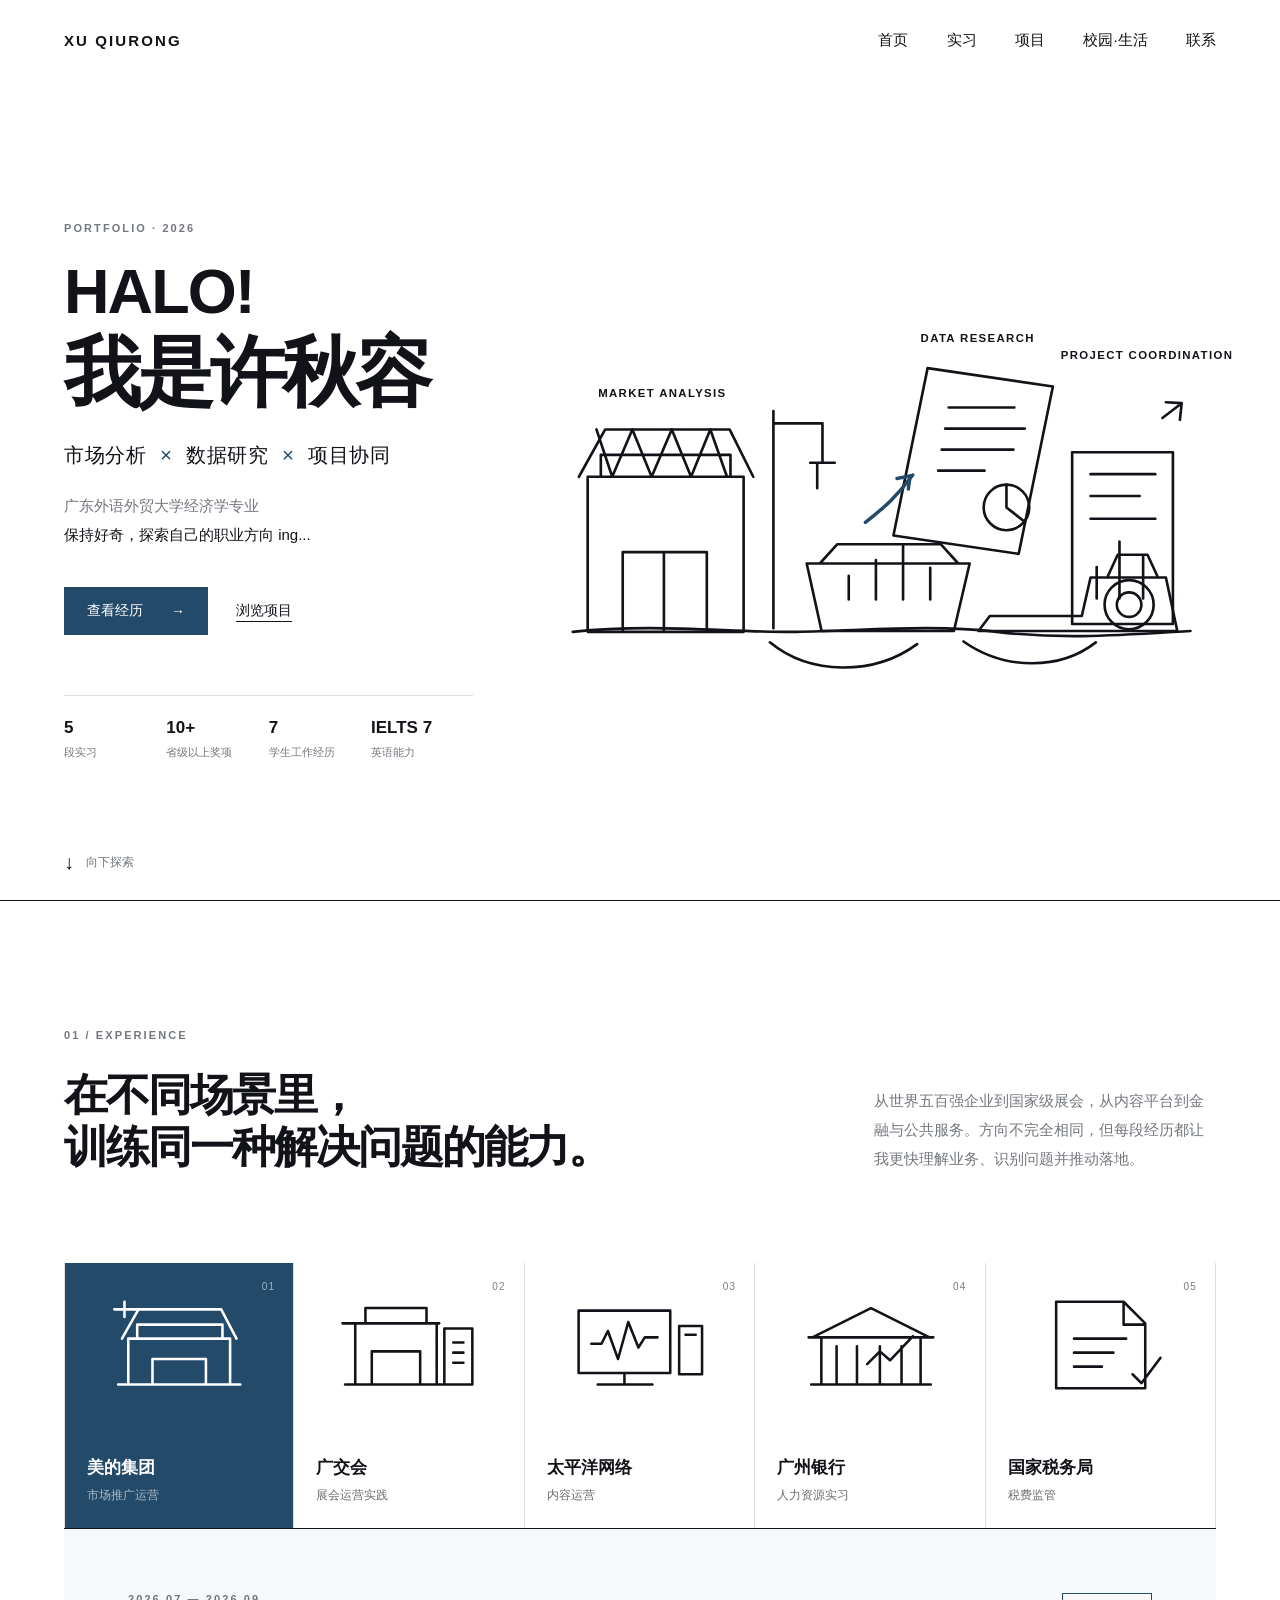
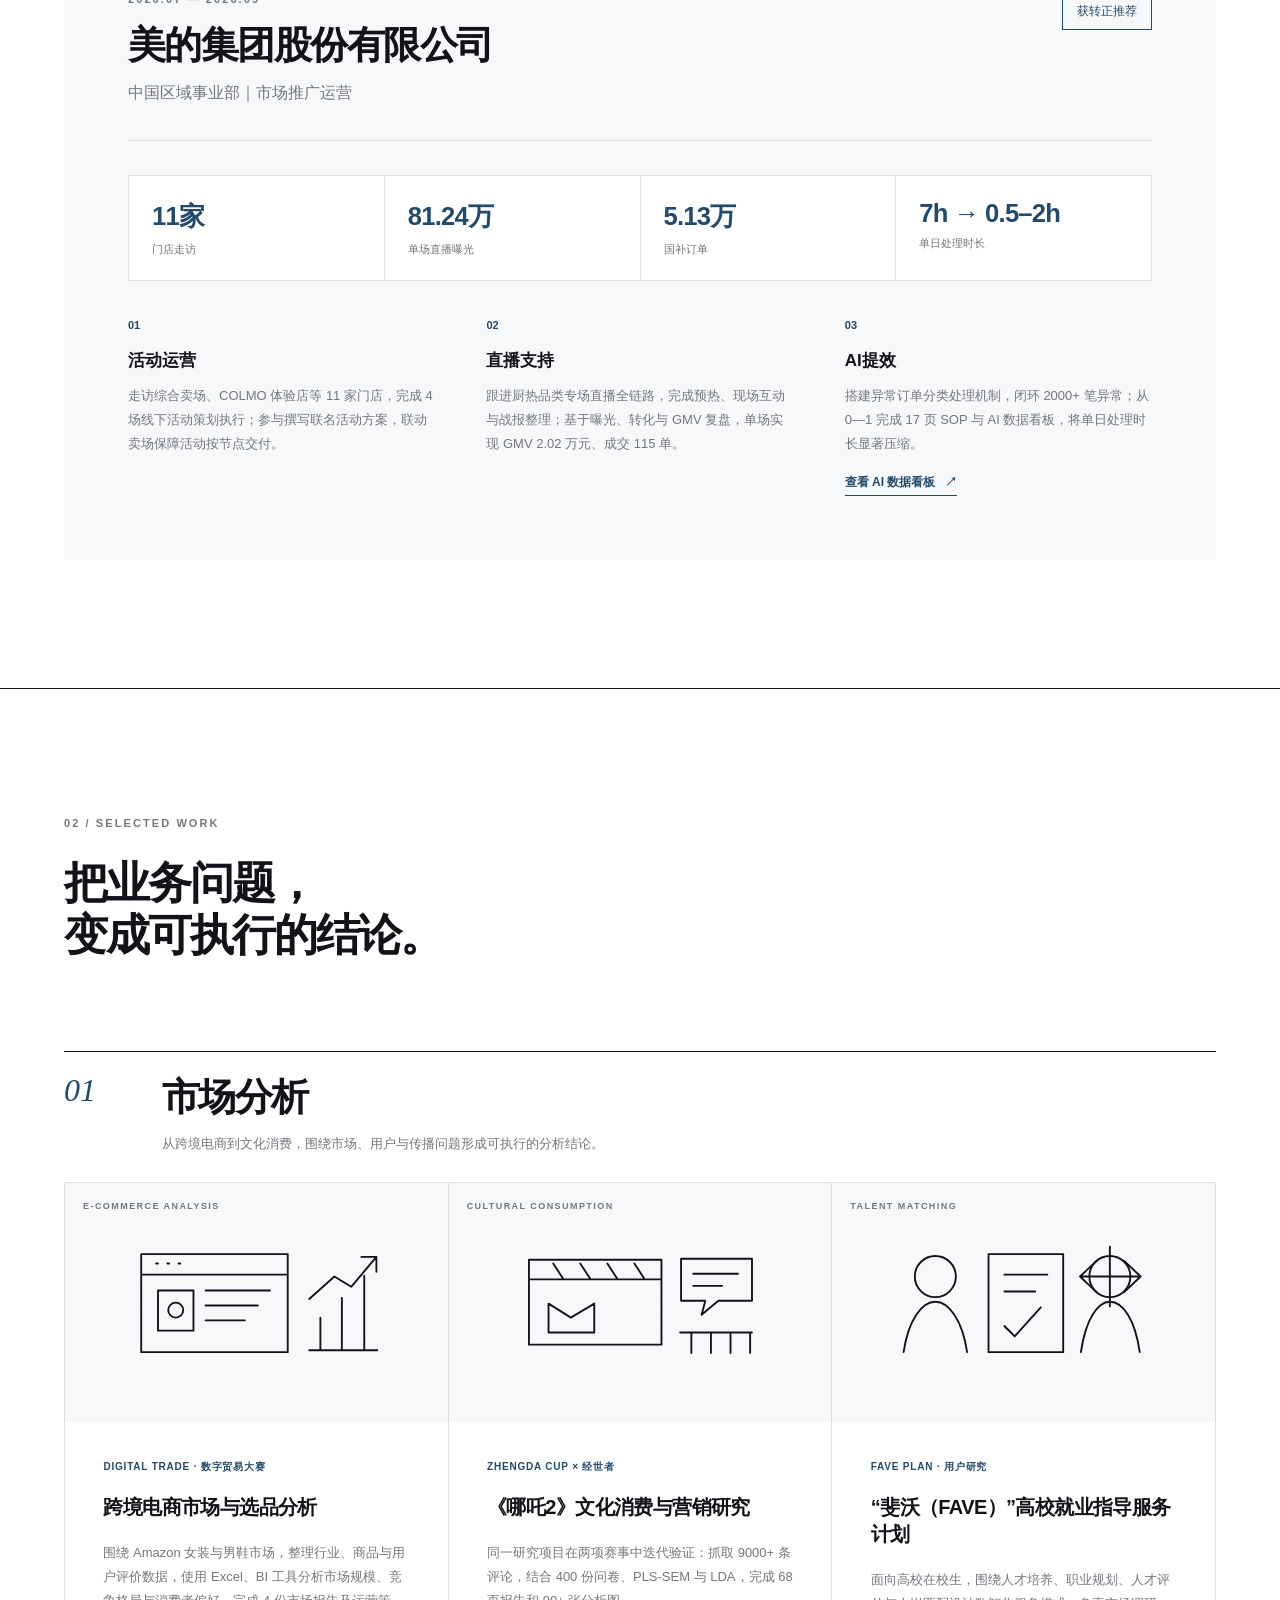
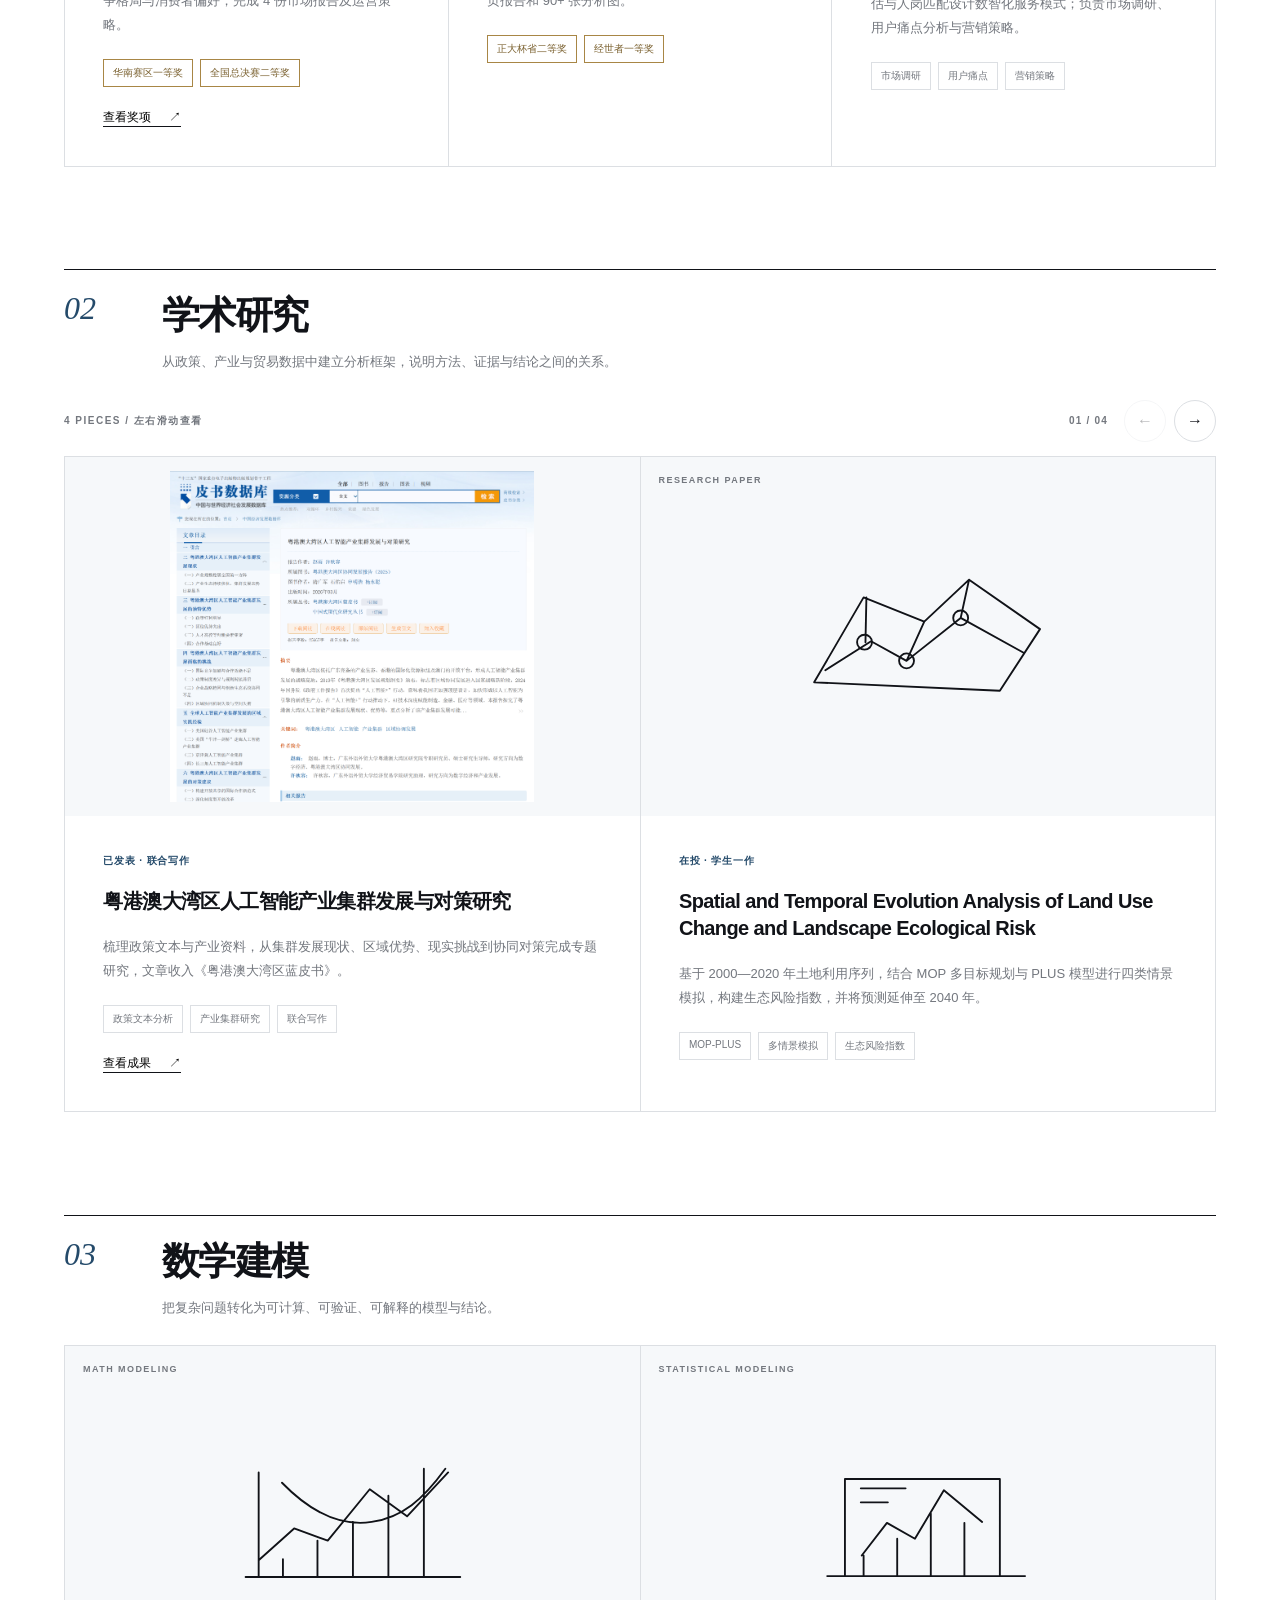
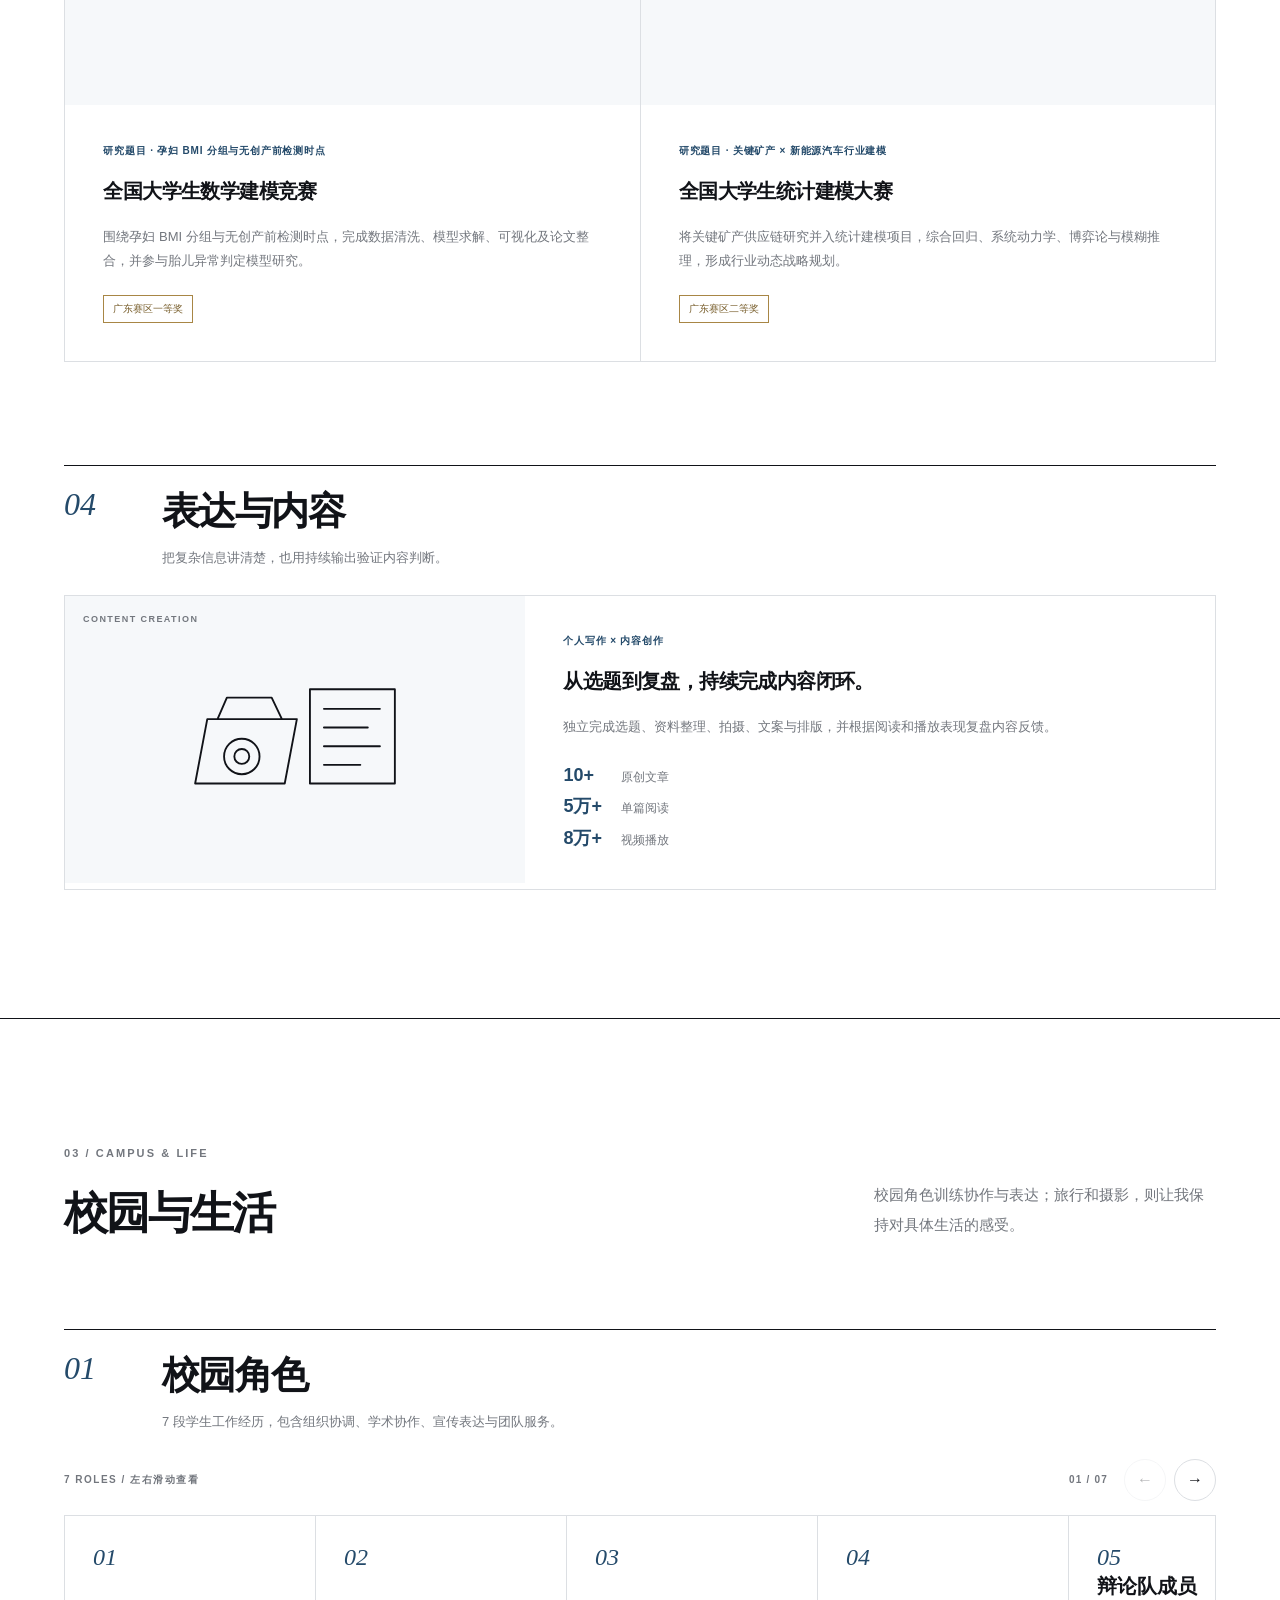
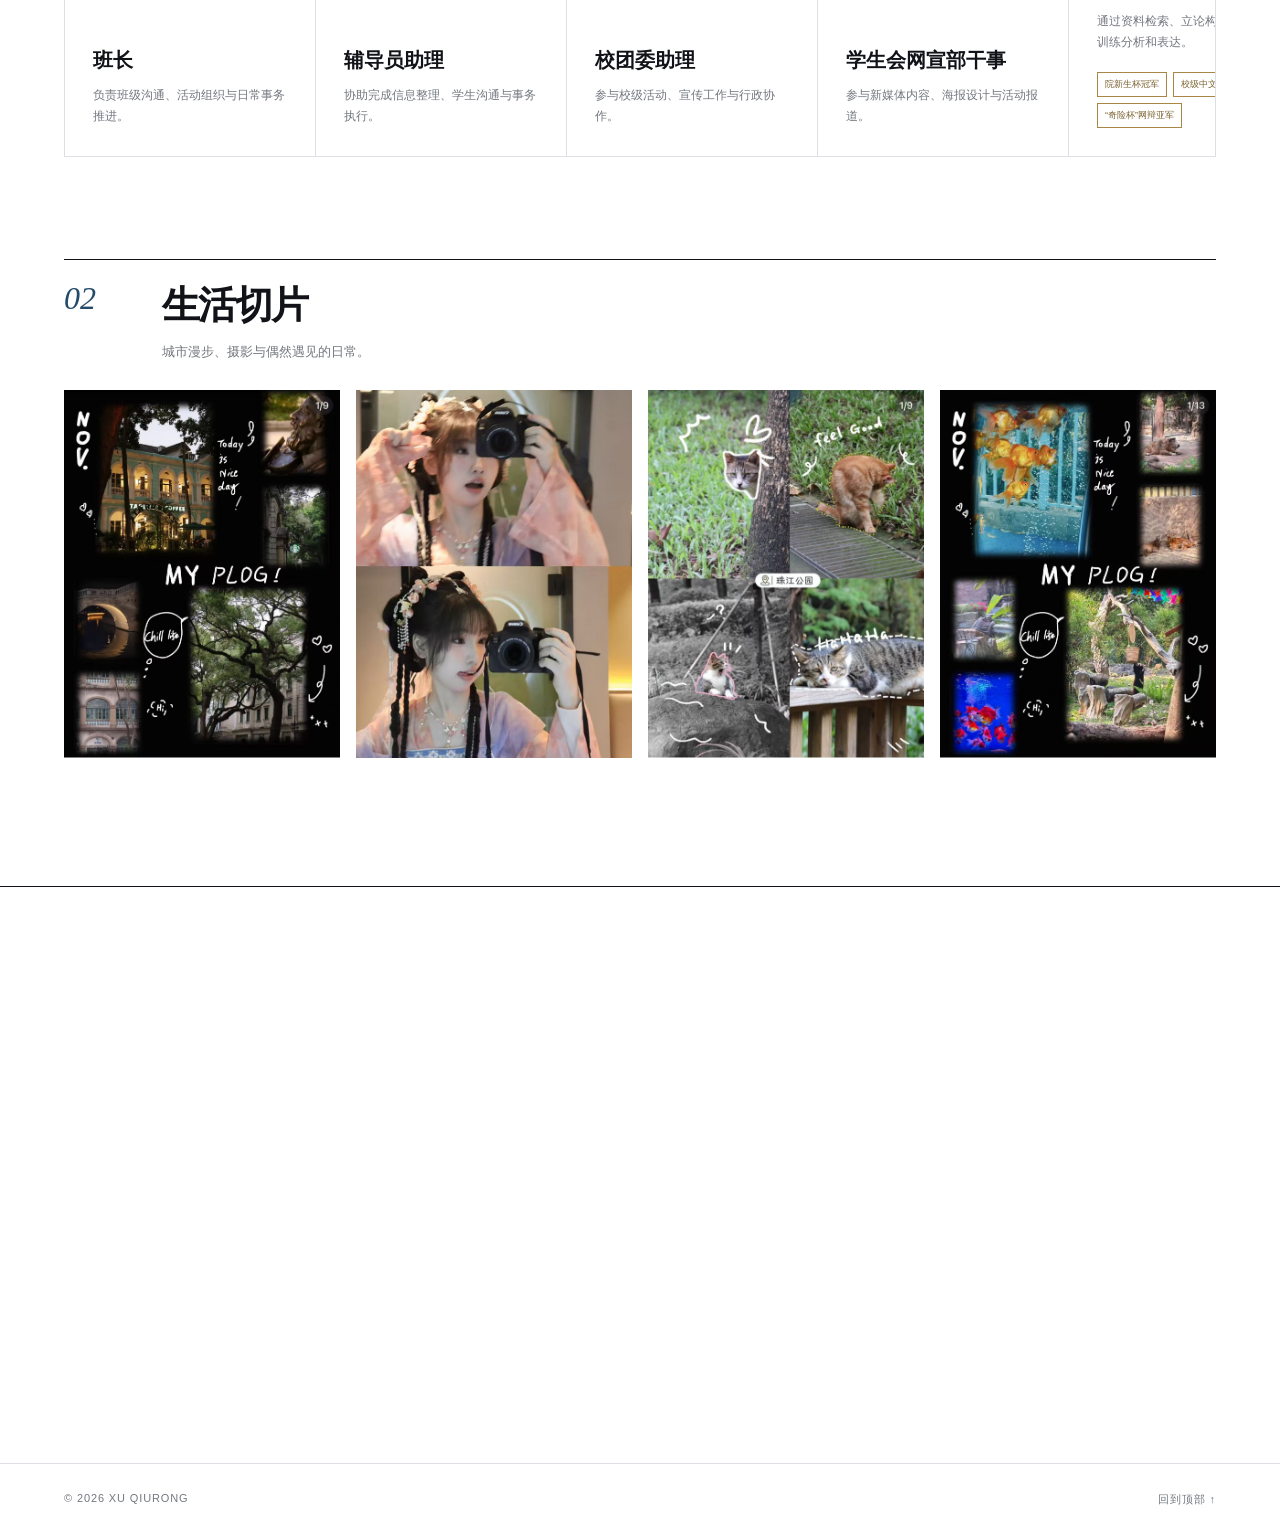
==== lineart/index.html @ 9c6af2ea "Refine tax label and contact closing" ====
<!doctype html>
<html lang="zh-CN">
<head>
  <meta charset="UTF-8">
  <meta name="viewport" content="width=device-width, initial-scale=1, viewport-fit=cover">
  <meta name="description" content="许秋容的个人作品集：市场分析、学术研究与项目协同。">
  <meta name="theme-color" content="#ffffff">
  <title>许秋容｜Portfolio</title>
  <link rel="stylesheet" href="styles.css?v=20261020-contact1">
</head>
<body>
  <a class="skip-link" href="#main">跳到主要内容</a>
  <header class="site-header" data-header>
    <a class="brand" href="#home" aria-label="返回首页">XU QIURONG</a>
    <button class="menu-toggle" type="button" aria-expanded="false" aria-controls="site-nav">
      <span></span><span></span><span></span><b class="sr-only">打开导航</b>
    </button>
    <nav id="site-nav" aria-label="页面导航">
      <a href="#home">首页</a>
      <a href="#experience">实习</a>
      <a href="#projects">项目</a>
      <a href="#life">校园·生活</a>
      <a href="#contact">联系</a>
    </nav>
  </header>

  <main id="main">
    <section class="hero section-shell" id="home">
      <div class="hero-copy reveal">
        <p class="kicker">PORTFOLIO · 2026</p>
        <h1><span>HALO!</span>我是许秋容</h1>
        <p class="hero-position">市场分析 <i>×</i> 数据研究 <i>×</i> 项目协同</p>
        <p class="hero-note">广东外语外贸大学经济学专业<br><em>保持好奇，探索自己的职业方向 ing...</em></p>
        <div class="hero-actions">
          <a class="button primary" href="#experience">查看经历 <span>→</span></a>
          <a class="text-link" href="#projects">浏览项目</a>
        </div>
        <ul class="quick-facts" aria-label="个人标签">
          <li><b>5</b><span>段实习</span></li>
          <li><b>10+</b><span>省级以上奖项</span></li>
          <li><b>7</b><span>学生工作经历</span></li>
          <li><b>IELTS 7</b><span>英语能力</span></li>
        </ul>
      </div>

      <div class="hero-art reveal" aria-label="市场、研究、数据和内容创作的简笔画组合">
        <svg viewBox="0 0 760 500" role="img" aria-labelledby="hero-art-title hero-art-desc">
          <title id="hero-art-title">能力方向简笔画</title>
          <desc id="hero-art-desc">门店、研究资料、数据图表和相机组成的线条插画。</desc>
          <g class="draw" fill="none" stroke="currentColor" stroke-width="3" stroke-linecap="round" stroke-linejoin="round">
            <path d="M26 413c93-10 180 1 255 0s154-9 229 0 137 4 221-1"/>
            <path d="M43 236h178v177H43zM33 236l30-54h142l27 54M58 236v-25h148v25M83 413v-91h96v91M83 322h96M130 322v91"/>
            <path d="M53 182l18 54 23-54 22 54 23-54 22 54 22-54 19 54"/>
            <path d="M255 161v248M255 175h56M311 175v45M297 220h28M305 220v29"/>
            <path d="M293 335h186l-18 77H310zM328 313h118l20 22H308zM341 376v-27M372 376v-45M403 376v-63M434 376v-36"/>
            <path d="M431 112l143 21-39 191-143-21zM455 157h75M451 181h91M447 205h82M443 229h53"/>
            <circle cx="521" cy="271" r="26"/><path d="M521 245v26l19 15"/>
            <path d="M596 208h115v196H596zM617 233h74M617 258h56M617 284h74"/>
            <path d="M624 375v-36M650 375v-65M677 375v-48"/>
            <path d="M502 395h105l10-44h86l13 61H489zM636 351l12-26h34l12 26"/>
            <circle cx="661" cy="382" r="28"/><circle cx="661" cy="382" r="14"/>
            <path d="M251 425c46 38 119 38 168 2M472 424c47 33 110 33 151 1"/>
            <path d="M699 169l22-17M721 152l-2 19M721 152l-18-1"/>
          </g>
          <g class="labels" fill="currentColor">
          <text x="55" y="145">MARKET ANALYSIS</text>
          <text x="423" y="82">DATA RESEARCH</text>
          <text x="583" y="102">PROJECT COORDINATION</text>
          </g>
          <g class="accent" fill="none" stroke="currentColor" stroke-width="4" stroke-linecap="round">
            <path d="M360 288c22-17 37-31 54-54"/>
            <path d="M411 235l-2 15M411 235l-15 3"/>
          </g>
        </svg>
      </div>
      <a class="scroll-cue" href="#experience" aria-label="向下浏览"><span>↓</span> 向下探索</a>
    </section>

    <section class="experience section-shell" id="experience">
      <header class="section-heading reveal">
        <div><p class="kicker">01 / EXPERIENCE</p><h2>在不同场景里，<br>训练同一种解决问题的能力。</h2></div>
        <p>从世界五百强企业到国家级展会，从内容平台到金融与公共服务。方向不完全相同，但每段经历都让我更快理解业务、识别问题并推动落地。</p>
      </header>

      <div class="experience-ui reveal" data-experience>
        <div class="experience-tabs" role="tablist" aria-label="实习经历">
          <button class="experience-tab is-active" id="tab-midea" role="tab" aria-selected="true" aria-controls="panel-midea" data-exp="midea">
            <svg viewBox="0 0 120 88" aria-hidden="true"><path d="M12 75h96M20 75V39h80v36M15 39l13-23h65l12 23M27 39V28h67v11M39 75V55h42v20M9 16h45M17 10v12"/></svg>
            <span><b>美的集团</b><small>市场推广运营</small></span><i>01</i>
          </button>
          <button class="experience-tab" id="tab-canton" role="tab" aria-selected="false" aria-controls="panel-canton" data-exp="canton">
            <svg viewBox="0 0 120 88" aria-hidden="true"><path d="M10 75h100M18 75V27h64v48M26 27V15h48v12M31 75V49h38v26M88 31h22v44H88zM95 42h8M95 50h8M95 58h8M8 27h76"/></svg>
            <span><b>广交会</b><small>展会运营实践</small></span><i>02</i>
          </button>
          <button class="experience-tab" id="tab-pacific" role="tab" aria-selected="false" aria-controls="panel-pacific" data-exp="pacific">
            <svg viewBox="0 0 120 88" aria-hidden="true"><path d="M12 17h72v49H12zM27 75h43M48 66v9M91 29h18v38H91zM96 36h8M22 43h8l5-10 8 22 8-29 8 20 5-8h10"/></svg>
            <span><b>太平洋网络</b><small>内容运营</small></span><i>03</i>
          </button>
          <button class="experience-tab" id="tab-bank" role="tab" aria-selected="false" aria-controls="panel-bank" data-exp="bank">
            <svg viewBox="0 0 120 88" aria-hidden="true"><path d="M14 75h94M22 75V38h78v37M15 38l46-23 46 23M34 75V45M50 75V45M68 75V45M85 75V45M12 38h98M58 59l10-10 8 7 18-19"/></svg>
            <span><b>广州银行</b><small>人力资源实习</small></span><i>04</i>
          </button>
          <button class="experience-tab" id="tab-tax" role="tab" aria-selected="false" aria-controls="panel-tax" data-exp="tax">
            <svg viewBox="0 0 120 88" aria-hidden="true"><path d="M25 10h53l17 17v51H25zM78 10v18h17M39 39h41M39 50h31M39 61h22M85 67l7 7 15-20"/></svg>
            <span><b>国家税务局</b><small>税费监管</small></span><i>05</i>
          </button>
        </div>

        <div class="experience-panels">
          <article class="experience-panel is-active" id="panel-midea" role="tabpanel" aria-labelledby="tab-midea" data-panel="midea">
            <div class="panel-top"><div><p class="kicker">2026.07 — 2026.09</p><h3>美的集团股份有限公司</h3><p class="role">中国区域事业部｜市场推广运营</p></div><span class="award-badge">获转正推荐</span></div>
            <div class="metric-row"><div><b>11家</b><span>门店走访</span></div><div><b>81.24万</b><span>单场直播曝光</span></div><div><b>5.13万</b><span>国补订单</span></div><div><b>7h → 0.5–2h</b><span>单日处理时长</span></div></div>
            <div class="panel-stories">
              <div><i>01</i><h4>活动运营</h4><p>走访综合卖场、COLMO 体验店等 11 家门店，完成 4 场线下活动策划执行；参与撰写联名活动方案，联动卖场保障活动按节点交付。</p></div>
              <div><i>02</i><h4>直播支持</h4><p>跟进厨热品类专场直播全链路，完成预热、现场互动与战报整理；基于曝光、转化与 GMV 复盘，单场实现 GMV 2.02 万元、成交 115 单。</p></div>
              <div><i>03</i><h4>AI提效</h4><p>搭建异常订单分类处理机制，闭环 2000+ 笔异常；从 0—1 完成 17 页 SOP 与 AI 数据看板，将单日处理时长显著压缩。</p><a class="story-link" href="https://qiuxu853-coder.github.io/guobu-dashboard/" target="_blank" rel="noopener noreferrer">查看 AI 数据看板 <span aria-hidden="true">↗</span></a></div>
            </div>
          </article>

          <article class="experience-panel" id="panel-canton" role="tabpanel" aria-labelledby="tab-canton" data-panel="canton" hidden>
            <div class="panel-top"><div><p class="kicker">2025.09 — 2025.11</p><h3>中国对外贸易中心（集团）</h3><p class="role">广交会 VIP 贵宾俱乐部｜B区组长</p></div><span class="award-badge">优秀实习生代表</span></div>
            <div class="metric-row"><div><b>55人</b><span>岗前培训与管理</span></div><div><b>1万+</b><span>境外采购商接待</span></div><div><b>10+</b><span>采购商访谈</span></div></div>
            <div class="panel-stories"><div><i>01</i><h4>项目统筹</h4><p>整理培训资料、岗位分工与进度汇报，完成 55 人岗前培训及日常管理，保障 B 区贵宾服务执行零失误。</p></div><div><i>02</i><h4>客商服务</h4><p>带领团队完成 1 万+ 人次境外采购商接待，覆盖展会指引、需求沟通、贵宾服务与现场应急。</p></div><div><i>03</i><h4>需求调研</h4><p>参与 10+ 次境外采购商访谈，沉淀参展体验、服务需求与合作诉求。</p></div></div>
          </article>

          <article class="experience-panel" id="panel-pacific" role="tabpanel" aria-labelledby="tab-pacific" data-panel="pacific" hidden>
            <div class="panel-top"><div><p class="kicker">2025.06 — 2025.09</p><h3>太平洋网络</h3><p class="role">内容运营｜奇瑞相关项目</p></div><span class="award-badge">互联网媒体</span></div>
            <div class="metric-row"><div><b>100个</b><span>账号从 0—1 搭建</span></div><div><b>50+</b><span>内容产出</span></div><div><b>400万+</b><span>单条播放</span></div></div>
            <div class="panel-stories"><div><i>01</i><h4>矩阵搭建</h4><p>完成 50 个抖音账号与 50 个视频号的配置、定位规划和上线执行，协助沉淀账号搭建 SOP。</p></div><div><i>02</i><h4>内容生产</h4><p>独立完成 50+ 篇文稿及配套剪辑、素材处理，结合热点与品牌卖点支持短视频持续更新。</p></div><div><i>03</i><h4>数据复盘</h4><p>持续监测播放与互动表现，输出 8 份周报、2 份月报，并参与优化内容方向。</p></div></div>
          </article>

          <article class="experience-panel" id="panel-bank" role="tabpanel" aria-labelledby="tab-bank" data-panel="bank" hidden>
            <div class="panel-top"><div><p class="kicker">2025.01 — 2025.04</p><h3>广州银行总部</h3><p class="role">人力资源部｜实习生</p></div><span class="award-badge">金融机构</span></div>
            <div class="metric-row"><div><b>6000+</b><span>员工评优支持</span></div><div><b>2万+</b><span>简历筛选</span></div><div><b>40%</b><span>初筛效率提升</span></div></div>
            <div class="panel-stories"><div><i>01</i><h4>绩效支持</h4><p>整合考勤、季度考核、评优等 5 类数据，支持全行员工评优决策与年度大会执行。</p></div><div><i>02</i><h4>招聘分析</h4><p>分析秋招投递与面试数据，建立“岗位—技能”人才库指标并提出人岗匹配优化建议。</p></div><div><i>03</i><h4>流程交付</h4><p>完成秋招 137 人签约材料跟进，推动春招简历初筛效率提升约 40%。</p></div></div>
          </article>

          <article class="experience-panel" id="panel-tax" role="tabpanel" aria-labelledby="tab-tax" data-panel="tax" hidden>
            <div class="panel-top"><div><p class="kicker">2024.07 — 2024.08</p><h3>国家税务总局广州市白云区税务局</h3><p class="role">税费监管组｜实习生</p></div><span class="award-badge">公共服务</span></div>
            <div class="metric-row"><div><b>80+</b><span>企业账户处理</span></div><div><b>400+</b><span>凭证归档</span></div><div><b>零差错</b><span>信息核验</span></div></div>
            <div class="panel-stories"><div><i>01</i><h4>企业核查</h4><p>核实企业经营及涉税情况，协助完成问题核实、资料补充与后续处理。</p></div><div><i>02</i><h4>税款跟进</h4><p>整理逾期事项清单、记录沟通结果并追踪进度，提升相关事项处理效率。</p></div><div><i>03</i><h4>资料归档</h4><p>完成 400+ 份税务凭证扫描、电子化归档与信息核验，并完成会议及工作报告。</p></div></div>
          </article>
        </div>
      </div>
    </section>

    <section class="projects section-shell" id="projects">
      <header class="section-heading section-heading--single reveal">
        <div><p class="kicker">02 / SELECTED WORK</p><h2>把业务问题，<br>变成可执行的结论。</h2></div>
      </header>

      <section class="project-group reveal" aria-labelledby="market-heading">
        <header class="project-group-heading"><span>01</span><div><h3 id="market-heading">市场分析</h3><p>从跨境电商到文化消费，围绕市场、用户与传播问题形成可执行的分析结论。</p></div></header>
        <div class="project-grid market-projects">
          <article class="project-card feature-card">
            <div class="project-art"><svg viewBox="0 0 300 190" aria-hidden="true"><path d="M27 43h157v105H27zM27 65h157M43 53h2M55 53h2M67 53h2M45 82h38v43H45zM96 82h69M96 98h56M96 114h42M207 146h73M219 146v-35M242 146V90M266 146V66M207 91l27-24 18 11 27-32M279 46v16M279 46h-16"/><circle cx="64" cy="103" r="8"/></svg><span>E-COMMERCE ANALYSIS</span></div>
            <div class="project-copy"><p class="project-type">DIGITAL TRADE · 数字贸易大赛</p><h3>跨境电商市场与选品分析</h3><p>围绕 Amazon 女装与男鞋市场，整理行业、商品与用户评价数据，使用 Excel、BI 工具分析市场规模、竞争格局与消费者偏好，完成 4 份市场报告及运营策略。</p><div class="award-line"><span>华南赛区一等奖</span><span>全国总决赛二等奖</span></div><button class="project-more" type="button" data-dialog="dialog-digital">查看奖项 <span>↗</span></button></div>
          </article>

          <article class="project-card">
            <div class="project-art"><svg viewBox="0 0 300 190" aria-hidden="true"><path d="M31 49h142v91H31zM31 70h142M52 96l24 15 25-15v31H52zM57 53l11 17M86 53l11 17M115 53l11 17M144 53l11 17M194 48h76v45h-36l-18 15 4-15h-26zM207 64h48M207 77h31M193 127h77M205 127v22M226 127v22M247 127v22M268 127v22"/></svg><span>CULTURAL CONSUMPTION</span></div>
            <div class="project-copy"><p class="project-type">ZHENGDA CUP × 经世者</p><h3>《哪吒2》文化消费与营销研究</h3><p>同一研究项目在两项赛事中迭代验证：抓取 9000+ 条评论，结合 400 份问卷、PLS-SEM 与 LDA，完成 68 页报告和 90+ 张分析图。</p><div class="award-line"><span>正大杯省二等奖</span><span>经世者一等奖</span></div></div>
          </article>

          <article class="project-card">
            <div class="project-art"><svg viewBox="0 0 300 190" aria-hidden="true"><circle cx="55" cy="67" r="22"/><path d="M21 148c5-35 20-54 34-54s29 19 34 54M112 43h80v105h-80zM129 65h46M129 83h33M129 120l11 11 28-31M210 67h65M242 35v64M210 67l18-17M210 67l18 17M275 67l-18-17M275 67l-18 17M211 148c5-35 18-54 31-54 14 0 27 19 32 54"/><circle cx="242" cy="67" r="22"/></svg><span>TALENT MATCHING</span></div>
            <div class="project-copy"><p class="project-type">FAVE PLAN · 用户研究</p><h3>“斐沃（FAVE）”高校就业指导服务计划</h3><p>面向高校在校生，围绕人才培养、职业规划、人才评估与人岗匹配设计数智化服务模式；负责市场调研、用户痛点分析与营销策略。</p><div class="tag-row"><span>市场调研</span><span>用户痛点</span><span>营销策略</span></div></div>
          </article>
        </div>
      </section>

      <section class="project-group reveal" aria-labelledby="research-heading">
        <header class="project-group-heading"><span>02</span><div><h3 id="research-heading">学术研究</h3><p>从政策、产业与贸易数据中建立分析框架，说明方法、证据与结论之间的关系。</p></div></header>
        <div class="project-carousel" data-carousel>
          <div class="carousel-toolbar"><span>4 PIECES / 左右滑动查看</span><div class="carousel-nav"><b data-count>01 / 04</b><button type="button" data-prev aria-label="上一篇学术研究">←</button><button type="button" data-next aria-label="下一篇学术研究">→</button></div></div>
          <div class="project-rail research-projects" data-rail tabindex="0">
          <article class="project-card feature-card">
            <figure class="project-art project-photo contain-photo"><img src="assets/research/bluebook-article.png" alt="蓝皮书文章发表页面" loading="lazy"></figure>
            <div class="project-copy"><p class="project-type">已发表 · 联合写作</p><h3>粤港澳大湾区人工智能产业集群发展与对策研究</h3><p>梳理政策文本与产业资料，从集群发展现状、区域优势、现实挑战到协同对策完成专题研究，文章收入《粤港澳大湾区蓝皮书》。</p><div class="tag-row"><span>政策文本分析</span><span>产业集群研究</span><span>联合写作</span></div><button class="project-more" type="button" data-dialog="dialog-bluebook">查看成果 <span>↗</span></button></div>
          </article>

          <article class="project-card">
            <div class="project-art"><svg viewBox="0 0 300 190" aria-hidden="true"><path d="M28 145l53-91 65 26 48-45 76 53-43 66zM40 132l49-31 38 21 58-46 67 37M84 54l-1 48M146 80l-19 42M194 35l-9 41"/><circle cx="82" cy="102" r="8"/><circle cx="127" cy="122" r="8"/><circle cx="185" cy="76" r="8"/></svg><span>RESEARCH PAPER</span></div>
            <div class="project-copy"><p class="project-type">在投 · 学生一作</p><h3>Spatial and Temporal Evolution Analysis of Land Use Change and Landscape Ecological Risk</h3><p>基于 2000—2020 年土地利用序列，结合 MOP 多目标规划与 PLUS 模型进行四类情景模拟，构建生态风险指数，并将预测延伸至 2040 年。</p><div class="tag-row"><span>MOP-PLUS</span><span>多情景模拟</span><span>生态风险指数</span></div></div>
          </article>

          <article class="project-card">
            <div class="project-art"><svg viewBox="0 0 300 190" aria-hidden="true"><circle cx="78" cy="92" r="25"/><circle cx="157" cy="49" r="20"/><circle cx="220" cy="119" r="29"/><circle cx="137" cy="137" r="16"/><path d="M98 77l42-21M96 107l28 21M154 69l-11 51M175 61l29 35M153 135l38-10"/></svg><span>TRADE NETWORK</span></div>
            <div class="project-copy"><p class="project-type">在投 · 学生一作</p><h3>Key Countries in the Rare-Earth Industry Chain under the Belt and Road Initiative</h3><p>使用 2013—2023 年 UN Comtrade 数据测算贸易依赖度，构建上、中、下游多层贸易依赖网络，并结合多类中心性指标识别重点国家。</p><div class="tag-row"><span>UN Comtrade</span><span>多层复杂网络</span><span>中心性指标</span></div></div>
          </article>

          <article class="project-card">
            <div class="project-art"><svg viewBox="0 0 300 190" aria-hidden="true"><path d="M57 149V58h104v91M74 58V40h71v18M84 149v-33h49v33M179 149V82h64v67M192 103h38M192 121h38M46 149h210M201 82V64h22v18"/></svg><span>PROVINCIAL PROJECT</span></div>
            <div class="project-copy"><p class="project-type">省级大创立项 · 项目负责人</p><h3>关键矿产供应链韧性测度及其对我国芯片产业的影响</h3><p>统筹 5 人团队，围绕关键矿产供应链与芯片产业安全构建韧性评价体系，并分析不同主体的策略选择与风险阈值。</p><div class="tag-row"><span>复杂网络</span><span>演化博弈</span><span>SYS-GMM</span></div></div>
          </article>
          </div>
        </div>
      </section>

      <section class="project-group reveal" aria-labelledby="model-heading">
        <header class="project-group-heading"><span>03</span><div><h3 id="model-heading">数学建模</h3><p>把复杂问题转化为可计算、可验证、可解释的模型与结论。</p></div></header>
        <div class="project-grid model-projects">
          <article class="project-card">
            <div class="project-art"><svg viewBox="0 0 300 190" aria-hidden="true"><path d="M36 150h230M50 150V38M50 132l38-34 36 13 45-55 40 29 44-47M75 49c32 33 63 47 96 42s55-24 79-57M76 150v-19M113 150v-39M151 150V91M189 150V63M227 150V34"/></svg><span>MATH MODELING</span></div>
            <div class="project-copy"><p class="project-type">研究题目 · 孕妇 BMI 分组与无创产前检测时点</p><h3>全国大学生数学建模竞赛</h3><p>围绕孕妇 BMI 分组与无创产前检测时点，完成数据清洗、模型求解、可视化及论文整合，并参与胎儿异常判定模型研究。</p><div class="award-line"><span>广东赛区一等奖</span></div></div>
          </article>

          <article class="project-card">
            <div class="project-art"><svg viewBox="0 0 300 190" aria-hidden="true"><path d="M42 149h212M61 149V45h166v104M79 127l27-35 30 17 31-52 41 34M78 70h29M78 55h48M81 127v22M117 109v40M153 82v67M189 92v57"/></svg><span>STATISTICAL MODELING</span></div>
            <div class="project-copy"><p class="project-type">研究题目 · 关键矿产 × 新能源汽车行业建模</p><h3>全国大学生统计建模大赛</h3><p>将关键矿产供应链研究并入统计建模项目，综合回归、系统动力学、博弈论与模糊推理，形成行业动态战略规划。</p><div class="award-line"><span>广东赛区二等奖</span></div></div>
          </article>
        </div>
      </section>

      <section class="project-group reveal" aria-labelledby="content-heading">
        <header class="project-group-heading"><span>04</span><div><h3 id="content-heading">表达与内容</h3><p>把复杂信息讲清楚，也用持续输出验证内容判断。</p></div></header>
        <div class="project-grid content-projects">
          <article class="project-card content-card">
            <div class="project-art"><svg viewBox="0 0 300 190" aria-hidden="true"><path d="M43 142h96l13-69H56zM67 73l10-23h48l11 23M93 94a19 19 0 1 0 0 38 19 19 0 0 0 0-38zM166 41h91v101h-91zM181 62h60M181 82h47M181 102h60M181 122h39"/><circle cx="93" cy="113" r="8"/></svg><span>CONTENT CREATION</span></div>
            <div class="project-copy"><p class="project-type">个人写作 × 内容创作</p><h3>从选题到复盘，持续完成内容闭环。</h3><p>独立完成选题、资料整理、拍摄、文案与排版，并根据阅读和播放表现复盘内容反馈。</p><div class="metric-inline"><span><b>10+</b>原创文章</span><span><b>5万+</b>单篇阅读</span><span><b>8万+</b>视频播放</span></div></div>
          </article>
        </div>
      </section>
    </section>

    <section class="life section-shell" id="life">
      <header class="section-heading reveal">
        <div><p class="kicker">03 / CAMPUS &amp; LIFE</p><h2>校园与生活</h2></div>
        <p>校园角色训练协作与表达；旅行和摄影，则让我保持对具体生活的感受。</p>
      </header>

      <section class="life-block reveal" aria-labelledby="roles-heading">
        <header class="project-group-heading"><span>01</span><div><h3 id="roles-heading">校园角色</h3><p>7 段学生工作经历，包含组织协调、学术协作、宣传表达与团队服务。</p></div></header>
        <div class="project-carousel" data-carousel>
          <div class="carousel-toolbar"><span>7 ROLES / 左右滑动查看</span><div class="carousel-nav"><b data-count>01 / 07</b><button type="button" data-prev aria-label="上一个校园角色">←</button><button type="button" data-next aria-label="下一个校园角色">→</button></div></div>
          <div class="role-rail" data-rail tabindex="0">
            <article class="role-card"><span>01</span><h3>班长</h3><p>负责班级沟通、活动组织与日常事务推进。</p></article>
            <article class="role-card"><span>02</span><h3>辅导员助理</h3><p>协助完成信息整理、学生沟通与事务执行。</p></article>
            <article class="role-card"><span>03</span><h3>校团委助理</h3><p>参与校级活动、宣传工作与行政协作。</p></article>
            <article class="role-card"><span>04</span><h3>学生会网宣部干事</h3><p>参与新媒体内容、海报设计与活动报道。</p></article>
            <article class="role-card debate-role"><span>05</span><h3>辩论队成员</h3><p>通过资料检索、立论构建与现场攻辩训练分析和表达。</p><div class="role-awards"><b>院新生杯冠军</b><b>校级中文辩论赛亚军</b><b>“奇险杯”网辩亚军</b></div></article>
            <article class="role-card"><span>06</span><h3>云山水榭财务部成员</h3><p>参与预算、报销与团队日常财务支持。</p></article>
            <article class="role-card"><span>07</span><h3>勤耕雨读学术团队成员</h3><p>参与学术资料整理、讨论与研究协作。</p></article>
          </div>
        </div>
      </section>

      <section class="life-block reveal" aria-labelledby="photos-heading">
        <header class="project-group-heading"><span>02</span><div><h3 id="photos-heading">生活切片</h3><p>城市漫步、摄影与偶然遇见的日常。</p></div></header>
        <div class="life-gallery" aria-label="生活照片">
          <figure><img src="assets/life/xhs-travel.jpg" alt="沙面与永庆坊的建筑和树影拼贴"></figure>
          <figure><img src="assets/life/camera.jpg" alt="拿着相机记录生活"></figure>
          <figure><img src="assets/life/xhs-cats.jpg" alt="公园里的猫咪摄影拼贴"></figure>
          <figure><img src="assets/life/xhs-zoo.jpg" alt="广州动物园观察记录拼贴"></figure>
        </div>
      </section>
    </section>

    <section class="contact section-shell" id="contact">
      <div class="contact-art reveal" aria-hidden="true"><svg viewBox="0 0 360 230"><path d="M35 180h290M66 180V68h136v112M82 68l53-38 54 38M93 180v-64h84v64M235 79h73v101h-73zM251 101h42M251 123h42M251 145h29M214 180c10-24 24-37 40-40M52 180c3-28 16-47 39-56"/><path d="M136 31c29 17 50 18 68 4M303 50l14-12M317 38v15M317 38l-15-1"/></svg></div>
      <div class="contact-copy reveal">
        <p class="kicker">04 / CONTACT</p>
        <h2>谢谢您看到这里！</h2>
        <p class="contact-growth">这个网站还在继续生长.....<br>无论是鼓励、机会、建议，还是直接的批评，都欢迎留言——我会认真听取，继续努力^^</p>
        <div class="contact-links">
          <a class="contact-message" href="mailto:18825496319@163.com?subject=%E6%9D%A5%E8%87%AA%E4%B8%AA%E4%BA%BA%E7%BD%91%E7%AB%99%E7%9A%84%E7%95%99%E8%A8%80">给我留言 <span>↗</span></a>
          <a class="contact-email" href="mailto:18825496319@163.com">18825496319@163.com</a>
        </div>
      </div>
    </section>
  </main>

  <footer><span>© 2026 XU QIURONG</span><a href="#home">回到顶部 ↑</a></footer>

  <dialog id="dialog-bluebook" class="media-dialog"><button class="dialog-close" type="button" aria-label="关闭">×</button><img src="assets/research/bluebook-article.png" alt="蓝皮书文章发表页面"><div><p class="kicker">PUBLISHED WORK</p><h3>粤港澳大湾区人工智能产业集群发展与对策研究</h3></div></dialog>
  <dialog id="dialog-digital" class="media-dialog"><button class="dialog-close" type="button" aria-label="关闭">×</button><img src="assets/project-covers/digital-trade-award.png" alt="数字贸易大赛颁奖合影"><div><p class="kicker">AWARD</p><h3>全国大学生数字贸易综合技能大赛</h3></div></dialog>

  <script src="script.js?v=20261020-carousel1"></script>
</body>
</html>
---- lineart/styles.css ----
:root {
  --ink: #111318;
  --muted: #73777e;
  --line: #dcdfe3;
  --soft: #f6f8fa;
  --blue: #244a6a;
  --blue-soft: #eef4f8;
  --white: #fff;
  --max: 1460px;
  --pad: clamp(24px, 5vw, 80px);
}

* { box-sizing: border-box; }
html { scroll-behavior: smooth; overflow-x: hidden; }
body { margin: 0; overflow-x: hidden; background: var(--white); color: var(--ink); font-family: Inter, "PingFang SC", "Microsoft YaHei", Arial, sans-serif; -webkit-font-smoothing: antialiased; }
body.menu-open { overflow: hidden; }
a { color: inherit; }
button, a { -webkit-tap-highlight-color: transparent; }
button { font: inherit; }
img { display: block; width: 100%; }
.sr-only { position: absolute; width: 1px; height: 1px; padding: 0; margin: -1px; overflow: hidden; clip: rect(0,0,0,0); white-space: nowrap; border: 0; }
.skip-link { position: fixed; left: 12px; top: -60px; z-index: 100; padding: 10px 14px; background: var(--ink); color: #fff; text-decoration: none; transition: top .2s; }
.skip-link:focus { top: 12px; }

.site-header { position: sticky; top: 0; z-index: 50; display: grid; grid-template-columns: 1fr auto; align-items: center; min-height: 82px; padding: 0 max(var(--pad), calc((100vw - var(--max)) / 2)); background: rgba(255,255,255,.93); border-bottom: 1px solid transparent; backdrop-filter: blur(14px); transition: border-color .25s; }
.site-header.is-scrolled { border-color: var(--line); }
.brand { font-size: 15px; font-weight: 780; letter-spacing: .14em; text-decoration: none; }
.site-header nav { display: flex; gap: clamp(24px, 3vw, 52px); align-items: center; }
.site-header nav a { position: relative; font-size: 15px; text-decoration: none; }
.site-header nav a::after { content: ""; position: absolute; left: 0; right: 100%; bottom: -9px; height: 1px; background: var(--ink); transition: right .25s; }
.site-header nav a:hover::after, .site-header nav a:focus-visible::after { right: 0; }
.menu-toggle { display: none; width: 42px; height: 42px; border: 0; background: transparent; padding: 9px; }
.menu-toggle span { display: block; height: 1.5px; background: var(--ink); margin: 6px 0; transition: transform .2s, opacity .2s; }

.section-shell { width: min(100%, var(--max)); margin: 0 auto; padding-left: var(--pad); padding-right: var(--pad); }
.hero { position: relative; display: grid; grid-template-columns: minmax(360px,.83fr) minmax(520px,1.35fr); gap: clamp(36px, 6vw, 104px); align-items: center; min-height: calc(100svh - 82px); padding-top: clamp(64px,8vw,118px); padding-bottom: clamp(72px,8vw,124px); }
.kicker { margin: 0 0 28px; color: var(--muted); font-size: 11px; font-weight: 650; letter-spacing: .19em; }
.hero h1 { margin: 0; font-size: clamp(48px,6vw,94px); line-height: .95; letter-spacing: -.055em; }
.hero h1 span { display: block; margin-bottom: 14px; font-size: .82em; letter-spacing: -.03em; }
.hero-position { margin: 32px 0 0; font-size: clamp(18px,1.6vw,26px); letter-spacing: .03em; }
.hero-position i { padding: 0 .35em; color: var(--blue); font-style: normal; }
.hero-note { max-width: 520px; margin: 22px 0 0; color: var(--muted); font-size: 15px; line-height: 1.95; }
.hero-note em { color: var(--ink); font-style: normal; }
.hero-actions { display: flex; align-items: center; gap: 28px; margin-top: 38px; }
.button { display: inline-flex; align-items: center; justify-content: center; gap: 28px; min-height: 48px; padding: 0 22px; border: 1px solid var(--ink); text-decoration: none; font-size: 14px; transition: background .2s, color .2s, transform .2s; }
.button:hover { transform: translateY(-2px); }
.button.primary { background: var(--blue); border-color: var(--blue); color: #fff; }
.text-link { font-size: 14px; text-underline-offset: 6px; }
.quick-facts { display: grid; grid-template-columns: repeat(4,1fr); gap: 0; margin: 60px 0 0; padding: 22px 0 0; border-top: 1px solid var(--line); list-style: none; }
.quick-facts li { min-width: 0; }
.quick-facts b { display: block; font-size: 17px; }
.quick-facts span { display: block; margin-top: 7px; color: var(--muted); font-size: 11px; }
.hero-art { color: var(--ink); }
.hero-art svg { width: 100%; overflow: visible; }
.hero-art .labels { font: 600 13px/1 Inter, Arial, sans-serif; letter-spacing: .12em; }
.hero-art .accent { color: var(--blue); }
.scroll-cue { position: absolute; left: var(--pad); bottom: 26px; display: flex; align-items: center; gap: 12px; color: var(--muted); font-size: 12px; text-decoration: none; }
.scroll-cue span { color: var(--ink); font-size: 20px; animation: bob 1.8s infinite; }
@keyframes bob { 50% { transform: translateY(5px); } }

.experience, .projects, .life { padding-top: clamp(100px,10vw,170px); padding-bottom: clamp(100px,10vw,170px); border-top: 1px solid var(--ink); }
.section-heading { display: grid; grid-template-columns: 1.45fr .7fr; gap: clamp(48px,8vw,150px); align-items: end; margin-bottom: clamp(64px,7vw,110px); }
.section-heading--single { grid-template-columns: 1fr; }
.section-heading h2 { margin: 0; font-size: clamp(32px,3.4vw,52px); line-height: 1.2; letter-spacing: -.045em; }
.section-heading > p { margin: 0; color: var(--muted); font-size: 15px; line-height: 1.95; }

.experience-tabs { display: grid; grid-template-columns: repeat(5,1fr); border-bottom: 1px solid var(--ink); }
.experience-tab { position: relative; display: flex; flex-direction: column; min-height: 265px; padding: 26px 22px 24px; border: 0; border-right: 1px solid var(--line); background: #fff; color: var(--ink); text-align: left; cursor: pointer; transition: background .25s, color .25s; }
.experience-tab:first-child { border-left: 1px solid var(--line); }
.experience-tab:hover { background: var(--soft); }
.experience-tab.is-active { background: var(--blue); color: #fff; }
.experience-tab svg { width: 100%; height: 112px; margin-bottom: auto; fill: none; stroke: currentColor; stroke-width: 2; stroke-linecap: round; stroke-linejoin: round; }
.experience-tab span { display: block; }
.experience-tab b { display: block; font-size: 17px; }
.experience-tab small { display: block; margin-top: 8px; color: currentColor; opacity: .62; font-size: 12px; }
.experience-tab i { position: absolute; top: 18px; right: 18px; font-size: 10px; font-style: normal; letter-spacing: .12em; opacity: .55; }
.experience-panels { min-height: 510px; }
.experience-panel { padding: clamp(40px,5vw,72px); background: var(--soft); animation: panelIn .35s ease both; }
@keyframes panelIn { from { opacity: 0; transform: translateY(10px); } }
.panel-top { display: flex; justify-content: space-between; gap: 30px; align-items: flex-start; padding-bottom: 36px; border-bottom: 1px solid var(--line); }
.panel-top .kicker { margin-bottom: 15px; }
.panel-top h3 { margin: 0; font-size: clamp(26px,3vw,44px); letter-spacing: -.04em; }
.role { margin: 12px 0 0; color: var(--muted); }
.award-badge { flex: 0 0 auto; padding: 9px 14px; border: 1px solid var(--blue); color: var(--blue); font-size: 12px; }
.metric-row { display: grid; grid-template-columns: repeat(4,1fr); gap: 1px; margin: 34px 0; background: var(--line); border: 1px solid var(--line); }
.metric-row div { min-height: 100px; padding: 23px; background: #fff; }
.metric-row b { display: block; color: var(--blue); font-size: clamp(20px,2vw,31px); letter-spacing: -.03em; }
.metric-row span { display: block; margin-top: 8px; color: var(--muted); font-size: 11px; }
.panel-stories { display: grid; grid-template-columns: repeat(3,1fr); gap: clamp(24px,4vw,64px); }
.panel-stories i { color: var(--blue); font-size: 11px; font-style: normal; font-weight: 700; }
.panel-stories h4 { margin: 16px 0 12px; font-size: 17px; }
.panel-stories p { margin: 0; color: var(--muted); font-size: 13px; line-height: 1.85; }
.story-link { display: inline-flex; align-items: center; gap: 10px; margin-top: 18px; padding-bottom: 4px; border-bottom: 1px solid var(--blue); color: var(--blue); font-size: 12px; font-weight: 700; text-decoration: none; }
.story-link:hover, .story-link:focus-visible { color: var(--ink); border-color: var(--ink); }

.project-group + .project-group { margin-top: clamp(72px,8vw,128px); }
.project-group-heading { display: grid; grid-template-columns: 76px minmax(0,1fr); gap: 22px; align-items: start; margin-bottom: 26px; padding-top: 20px; border-top: 1px solid var(--ink); }
.project-group-heading > span { color: var(--blue); font-family: Georgia, "Times New Roman", serif; font-size: 32px; font-style: italic; }
.project-group-heading h3 { margin: 0; font-size: clamp(28px,3vw,44px); letter-spacing: -.04em; }
.project-group-heading p { max-width: 720px; margin: 9px 0 0; color: var(--muted); font-size: 13px; line-height: 1.8; }
.project-grid { display: grid; grid-template-columns: repeat(2,minmax(0,1fr)); gap: 1px; background: var(--line); border: 1px solid var(--line); }
.market-projects { grid-template-columns: repeat(3,minmax(0,1fr)); }
.content-projects { grid-template-columns: 1fr; }
.carousel-toolbar { display: flex; justify-content: space-between; align-items: center; gap: 20px; margin-bottom: 14px; }
.carousel-toolbar > span { color: var(--muted); font-size: 10px; font-weight: 700; letter-spacing: .15em; }
.carousel-nav { display: flex; align-items: center; gap: 8px; }
.carousel-nav b { margin-right: 8px; color: var(--muted); font-size: 10px; letter-spacing: .12em; }
.carousel-nav button { width: 42px; height: 42px; border: 1px solid var(--line); border-radius: 50%; background: #fff; color: var(--ink); cursor: pointer; transition: border-color .2s, background .2s, color .2s; }
.carousel-nav button:hover:not(:disabled), .carousel-nav button:focus-visible:not(:disabled) { border-color: var(--blue); background: var(--blue); color: #fff; }
.carousel-nav button:disabled { opacity: .3; cursor: default; }
.project-rail, .role-rail { position: relative; display: grid; grid-auto-flow: column; gap: 1px; overflow-x: auto; overscroll-behavior-inline: contain; scroll-behavior: smooth; scroll-snap-type: x mandatory; background: var(--line); border: 1px solid var(--line); scrollbar-width: thin; scrollbar-color: var(--muted) transparent; }
.project-rail { grid-auto-columns: calc((100% - 1px) / 2); }
.project-rail .project-card, .role-card { scroll-snap-align: start; }
.project-card { display: grid; grid-template-rows: auto 1fr; min-width: 0; min-height: 100%; background: #fff; transition: opacity .25s, transform .25s; }
.content-projects .project-card { grid-template-columns: minmax(220px,.8fr) minmax(0,1.2fr); grid-template-rows: 1fr; }
.project-art { position: relative; display: flex; align-items: center; justify-content: center; min-height: 230px; aspect-ratio: 16/10; padding: 28px; background: var(--soft); overflow: hidden; }
.project-photo { margin: 0; padding: 0; }
.project-photo img { width: 100%; height: 100%; object-fit: cover; }
.project-photo.contain-photo img { object-fit: contain; padding: 14px; background: var(--soft); }
.project-art svg { width: 100%; max-width: 280px; fill: none; stroke: var(--ink); stroke-width: 2; stroke-linecap: round; stroke-linejoin: round; transition: transform .35s; }
.project-card:hover .project-art svg, .project-card:hover .project-art img { transform: scale(1.025) translateY(-2px); }
.project-art img { transition: transform .35s; }
.project-art > span { position: absolute; left: 18px; top: 18px; color: var(--muted); font-size: 9px; font-weight: 700; letter-spacing: .16em; }
.project-copy { display: flex; flex-direction: column; align-items: flex-start; min-width: 0; padding: clamp(26px,3vw,46px); }
.project-type { margin: 0 0 20px; color: var(--blue); font-size: 10px; font-weight: 700; letter-spacing: .08em; }
.project-copy h3 { margin: 0; font-size: clamp(20px,1.55vw,27px); line-height: 1.35; letter-spacing: -.03em; overflow-wrap: anywhere; }
.project-copy > p:not(.project-type) { margin: 20px 0 0; color: var(--muted); font-size: 13px; line-height: 1.85; }
.tag-row, .award-line { display: flex; flex-wrap: wrap; gap: 7px; margin-top: 22px; }
.tag-row span, .award-line span { padding: 6px 9px; border: 1px solid var(--line); color: var(--muted); font-size: 10px; }
.award-line span { border-color: #a88645; color: #795f2d; }
.project-more { display: inline-flex; gap: 18px; align-items: center; margin-top: auto; padding: 22px 0 0; border: 0; border-bottom: 1px solid var(--ink); background: transparent; font-size: 12px; cursor: pointer; }
.metric-inline { display: grid; gap: 8px; margin-top: 26px; }
.metric-inline span { color: var(--muted); font-size: 12px; }
.metric-inline b { display: inline-block; min-width: 58px; color: var(--blue); font-size: 18px; }

.life { padding-top: clamp(100px,10vw,170px); padding-bottom: clamp(100px,10vw,170px); }
.life-block + .life-block { margin-top: clamp(72px,8vw,128px); }
.role-rail { grid-auto-columns: minmax(250px, calc((100% - 3px) / 4)); }
.role-card { display: flex; flex-direction: column; min-width: 0; min-height: 240px; padding: 28px; background: #fff; }
.role-card > span { color: var(--blue); font-family: Georgia, "Times New Roman", serif; font-size: 24px; font-style: italic; }
.role-card h3 { margin: auto 0 12px; font-size: 20px; line-height: 1.3; }
.role-card p { margin: 0; color: var(--muted); font-size: 12px; line-height: 1.8; }
.role-awards { display: flex; flex-wrap: wrap; gap: 6px; margin-top: 18px; }
.role-awards b { padding: 5px 7px; border: 1px solid #a88645; color: #795f2d; font-size: 9px; font-weight: 500; }
.life-gallery { display: grid; grid-template-columns: repeat(4,minmax(0,1fr)); gap: 16px; }
.life-gallery figure { position: relative; margin: 0; aspect-ratio: 3/4; overflow: hidden; background: #111; }
.life-gallery img { width: 100%; height: 100%; object-fit: cover; transition: transform .5s; }
.life-gallery figure:nth-child(1) img, .life-gallery figure:nth-child(3) img, .life-gallery figure:nth-child(4) img { object-position: center 36.5%; }
.life-gallery figure:hover img { transform: scale(1.025); }

.contact { display: grid; grid-template-columns: .8fr 1fr; gap: 10vw; align-items: center; padding-top: clamp(100px,11vw,190px); padding-bottom: clamp(100px,11vw,190px); border-top: 1px solid var(--ink); }
.contact-art svg { width: 100%; fill: none; stroke: var(--ink); stroke-width: 2.5; stroke-linecap: round; stroke-linejoin: round; }
.contact-copy h2 { margin: 0; font-size: clamp(24px,2.5vw,38px); line-height: 1.25; letter-spacing: -.035em; }
.contact-copy > p:not(.kicker) { max-width: 660px; color: var(--muted); font-size: 14px; line-height: 1.95; }
.contact-growth { margin: 20px 0 0; }
.contact-links { display: flex; align-items: center; flex-wrap: wrap; gap: 18px 24px; margin-top: 30px; }
.contact-links a { text-decoration: none; }
.contact-message { display: inline-flex; align-items: center; justify-content: space-between; gap: 34px; min-height: 44px; padding: 0 17px; background: var(--blue); border: 1px solid var(--blue); color: #fff; font-size: 13px; }
.contact-message:hover, .contact-message:focus-visible { background: var(--ink); border-color: var(--ink); }
.contact-email { padding: 8px 0; border-bottom: 1px solid var(--ink); color: var(--muted); font-size: 13px; }
.contact-email:hover, .contact-email:focus-visible { color: var(--ink); }
footer { display: flex; justify-content: space-between; gap: 20px; max-width: var(--max); margin: 0 auto; padding: 28px var(--pad); border-top: 1px solid var(--line); color: var(--muted); font-size: 11px; letter-spacing: .08em; }
footer a { text-decoration: none; }

.media-dialog { width: min(960px, calc(100vw - 32px)); max-height: calc(100svh - 32px); padding: 0; border: 0; background: #fff; color: var(--ink); }
.media-dialog::backdrop { background: rgba(17,19,24,.74); backdrop-filter: blur(5px); }
.media-dialog img { max-height: 72vh; object-fit: contain; background: var(--soft); }
.media-dialog > div { padding: 22px 28px 28px; }
.media-dialog h3 { margin: 0; }
.media-dialog .kicker { margin-bottom: 10px; }
.dialog-close { position: absolute; right: 12px; top: 12px; z-index: 2; width: 42px; height: 42px; border: 1px solid var(--ink); border-radius: 50%; background: #fff; font-size: 24px; cursor: pointer; }

.reveal { opacity: 0; transform: translateY(18px); transition: opacity .65s ease, transform .65s ease; }
.reveal.is-visible { opacity: 1; transform: none; }

@media (max-width: 1120px) {
  .hero { grid-template-columns: .85fr 1.15fr; gap: 38px; }
  .quick-facts { grid-template-columns: repeat(2,1fr); row-gap: 18px; }
  .market-projects { grid-template-columns: repeat(2,minmax(0,1fr)); }
  .project-art { min-height: 220px; }
}

@media (max-width: 820px) {
  :root { --pad: 22px; }
  .site-header { min-height: 68px; }
  .menu-toggle { display: block; }
  .site-header nav { position: fixed; inset: 68px 0 0; display: flex; flex-direction: column; align-items: flex-start; gap: 0; padding: 38px var(--pad); background: #fff; opacity: 0; visibility: hidden; pointer-events: none; transition: opacity .25s ease, visibility .25s ease; }
  .site-header nav a { width: 100%; padding: 19px 0; border-bottom: 1px solid var(--line); font-size: 19px; }
  .site-header nav a::after { display: none; }
  .site-header.menu-open nav { opacity: 1; visibility: visible; pointer-events: auto; }
  .site-header.menu-open .menu-toggle span:nth-child(1) { transform: translateY(7.5px) rotate(45deg); }
  .site-header.menu-open .menu-toggle span:nth-child(2) { opacity: 0; }
  .site-header.menu-open .menu-toggle span:nth-child(3) { transform: translateY(-7.5px) rotate(-45deg); }
  .hero { grid-template-columns: 1fr; min-height: auto; padding-top: 72px; padding-bottom: 96px; }
  .hero h1 { font-size: clamp(48px,14vw,72px); }
  .hero-art { grid-row: 2; }
  .hero-art svg { max-height: 390px; }
  .quick-facts { margin-top: 44px; }
  .scroll-cue { display: none; }
  .section-heading { grid-template-columns: 1fr; gap: 26px; }
  .section-heading h2 { font-size: clamp(30px,8vw,40px); }
  .section-heading > p { max-width: 580px; }
  .experience-tabs { grid-template-columns: 1fr; border-top: 1px solid var(--ink); }
  .experience-tab { flex-direction: row; align-items: center; gap: 18px; min-height: 0; padding: 15px 42px 15px 12px; border-left: 0 !important; border-right: 0; border-bottom: 1px solid var(--line); }
  .experience-tab svg { flex: 0 0 64px; width: 64px; height: 52px; margin: 0; }
  .experience-tab i { top: 50%; transform: translateY(-50%); }
  .experience-panels { min-height: 0; }
  .experience-panel { padding: 28px 20px 36px; }
  .panel-top { flex-direction: column; padding-bottom: 25px; }
  .metric-row { grid-template-columns: repeat(2,1fr); }
  .panel-stories { grid-template-columns: 1fr; }
  .project-grid { grid-template-columns: 1fr; }
  .project-rail { grid-auto-columns: min(84vw, 430px); }
  .role-rail { grid-auto-columns: min(72vw, 330px); }
  .project-card { min-height: 0; }
  .content-projects .project-card { grid-template-columns: 1fr; grid-template-rows: auto 1fr; }
  .project-art { min-height: 230px; }
  .life-gallery { grid-template-columns: repeat(2,1fr); gap: 8px; }
  .contact { grid-template-columns: 1fr; gap: 50px; }
  .contact-art { max-width: 460px; }
}

@media (max-width: 520px) {
  .site-header { padding-left: 20px; padding-right: 12px; }
  .brand { font-size: 13px; }
  .hero { padding-top: 54px; }
  .hero h1 { font-size: 53px; }
  .hero-position { font-size: 17px; line-height: 1.7; }
  .hero-note { font-size: 13px; }
  .hero-actions { gap: 18px; }
  .hero-art svg { max-height: 280px; }
  .quick-facts { gap: 18px 8px; }
  .section-heading { margin-bottom: 50px; }
  .section-heading h2 { font-size: 31px; }
  .contact-copy h2 { font-size: 26px; }
  .experience, .projects, .life { padding-top: 86px; padding-bottom: 86px; }
  .panel-top h3 { font-size: 28px; }
  .metric-row div { min-height: 88px; padding: 18px 14px; }
  .metric-row b { font-size: 20px; }
  .project-group + .project-group { margin-top: 74px; }
  .project-group-heading { grid-template-columns: 48px minmax(0,1fr); gap: 12px; margin-bottom: 18px; }
  .project-group-heading > span { font-size: 25px; }
  .project-group-heading h3 { font-size: 29px; }
  .project-copy { padding: 28px 22px 34px; }
  .project-copy h3 { font-size: 22px; }
  .life-gallery { grid-template-columns: 1fr 1fr; }
  .life-gallery figure { aspect-ratio: 3/4; }
  .carousel-toolbar { align-items: flex-end; }
  .carousel-toolbar > span { max-width: 150px; line-height: 1.6; }
  .carousel-nav b { display: none; }
  .project-rail { grid-auto-columns: 92%; }
  .role-rail { grid-auto-columns: 84%; }
  .contact-links { align-items: flex-start; flex-direction: column; }
  .contact-email { overflow-wrap: anywhere; }
  footer { flex-direction: column; }
}

@media (prefers-reduced-motion: reduce) {
  *, *::before, *::after { scroll-behavior: auto !important; animation: none !important; transition-duration: .01ms !important; }
  .reveal { opacity: 1; transform: none; }
}
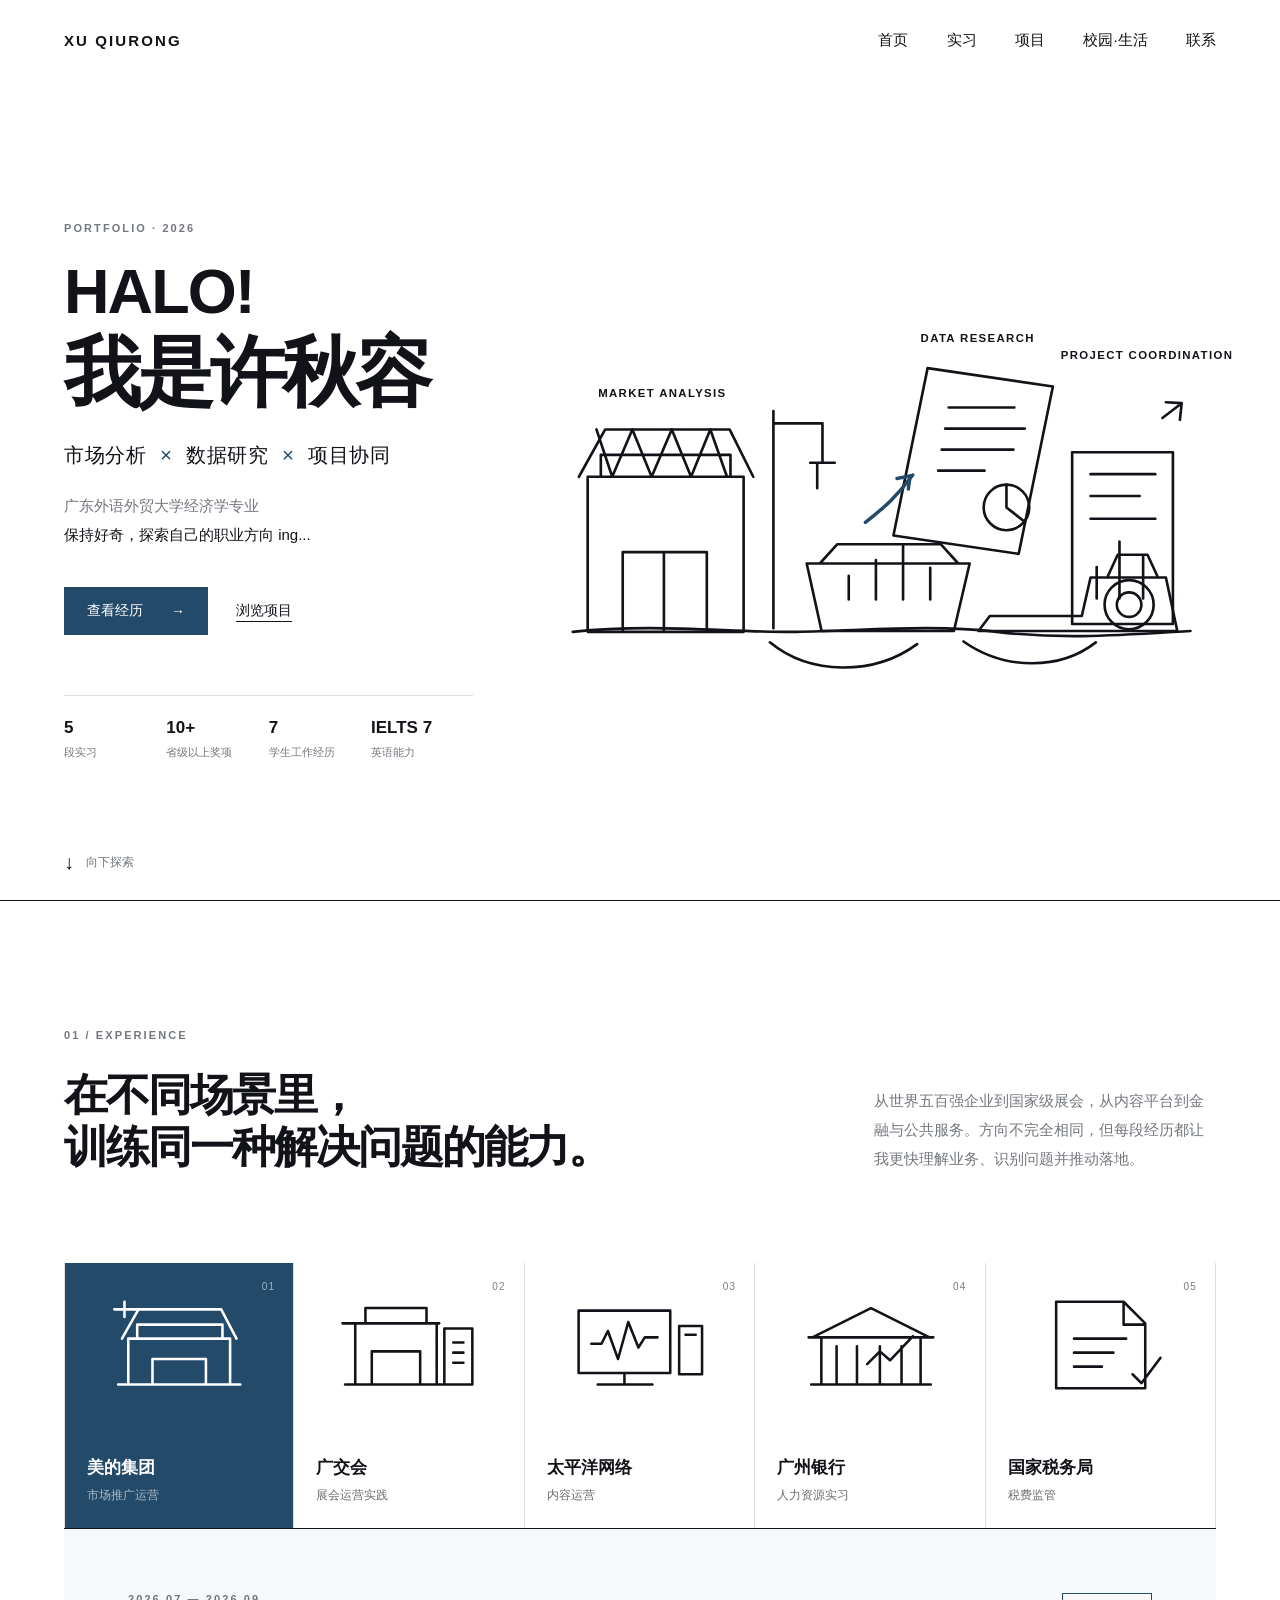
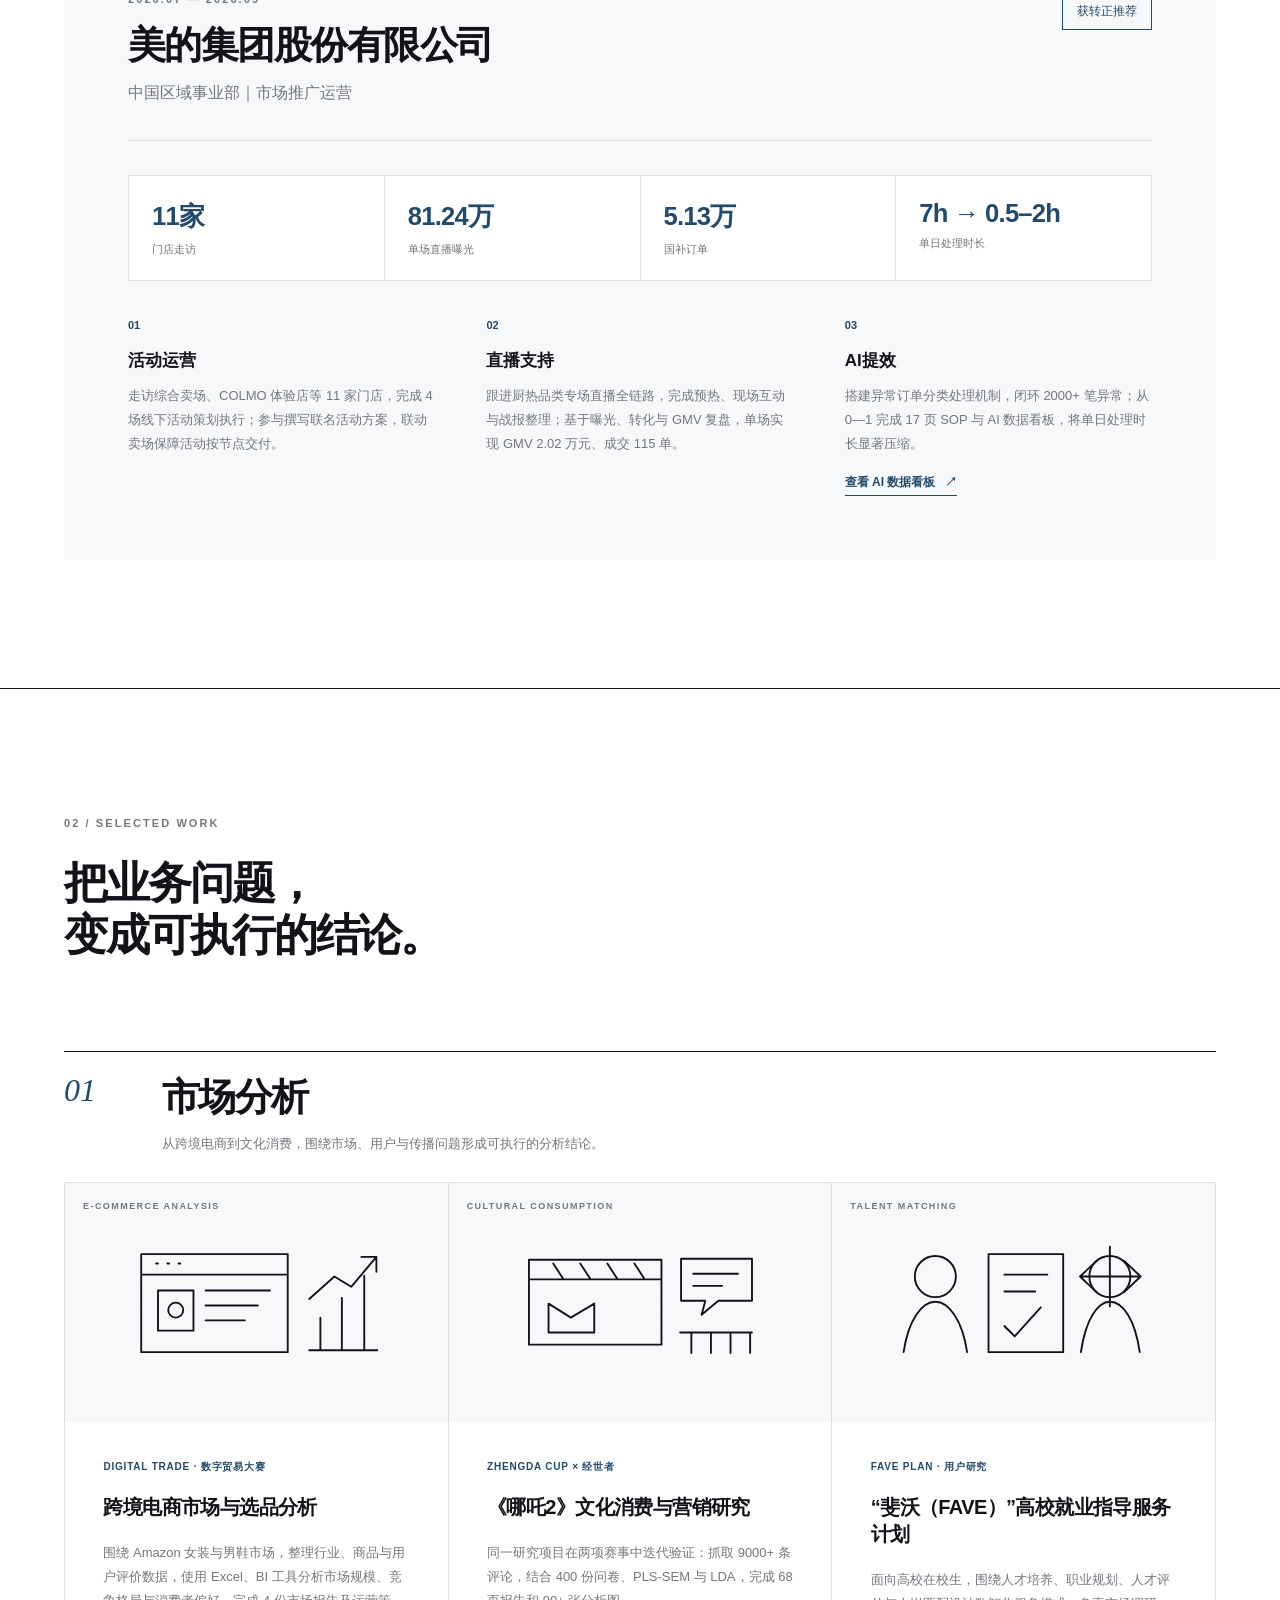
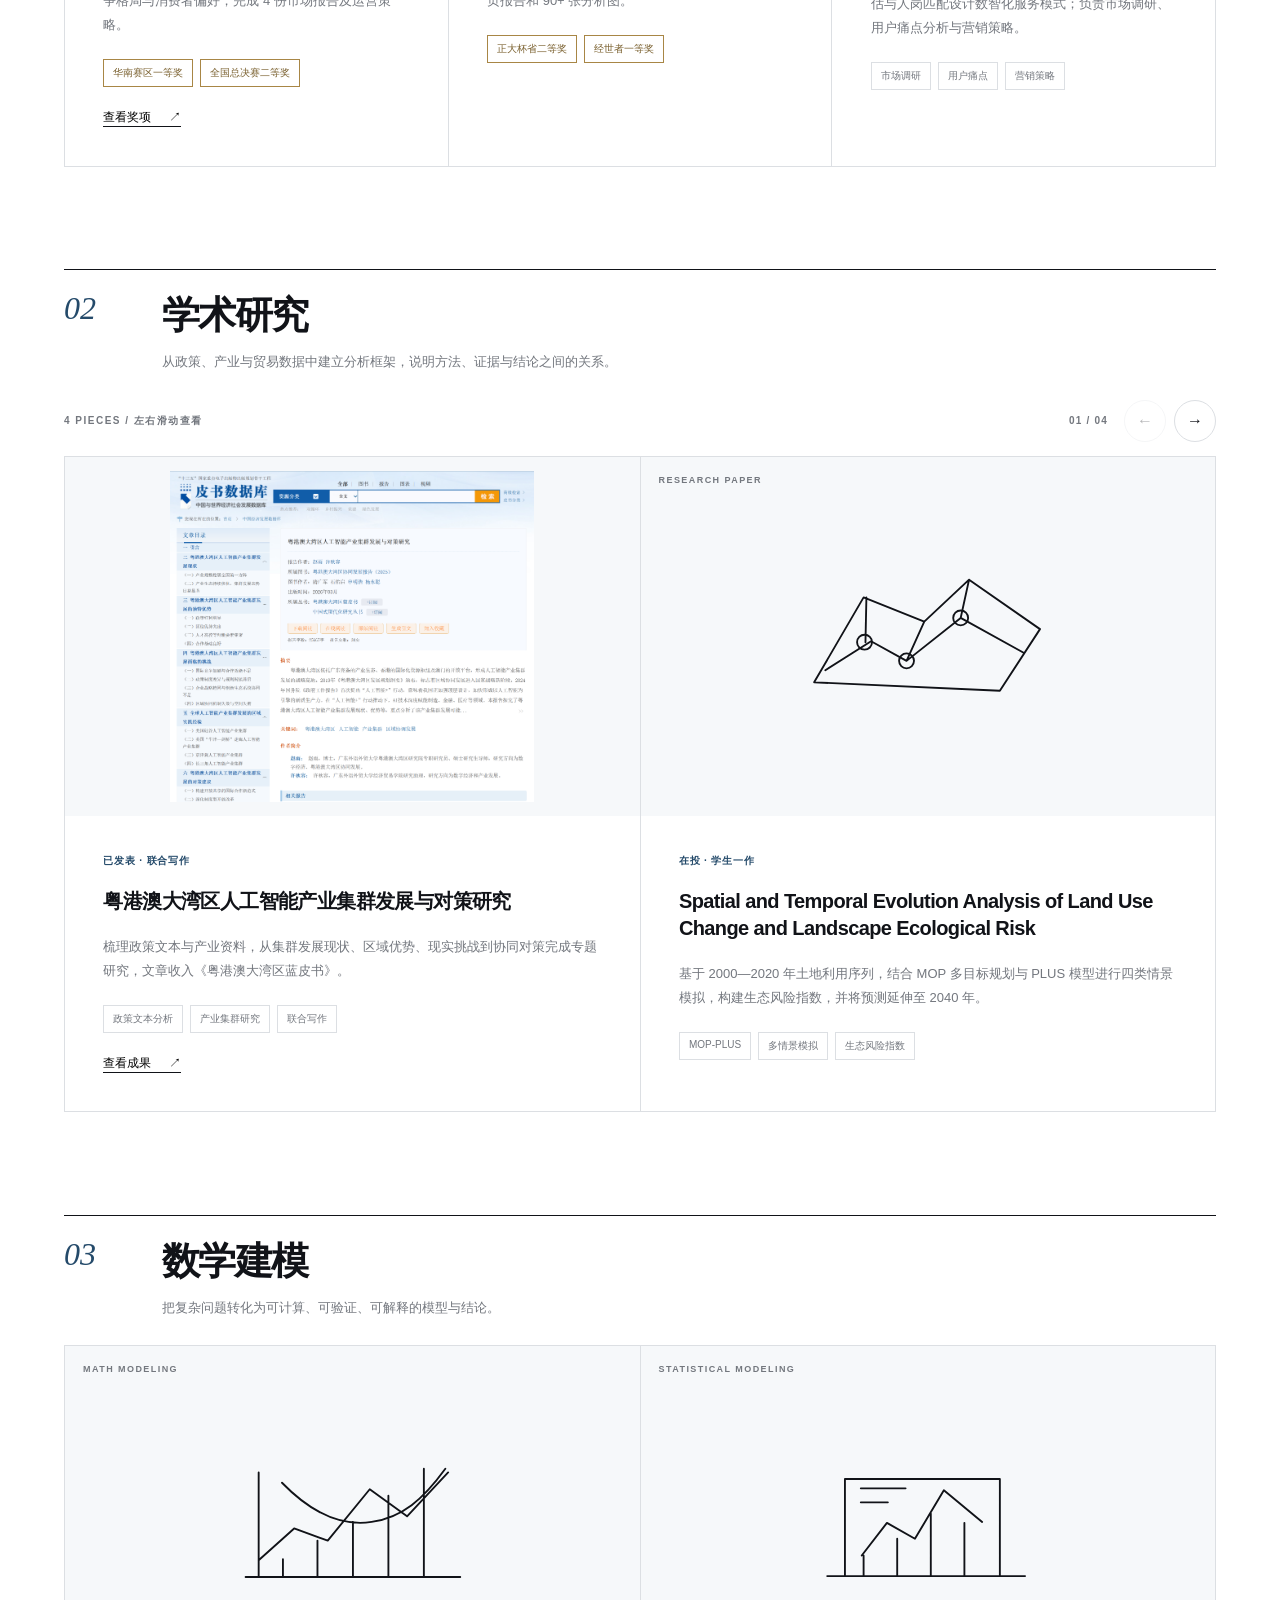
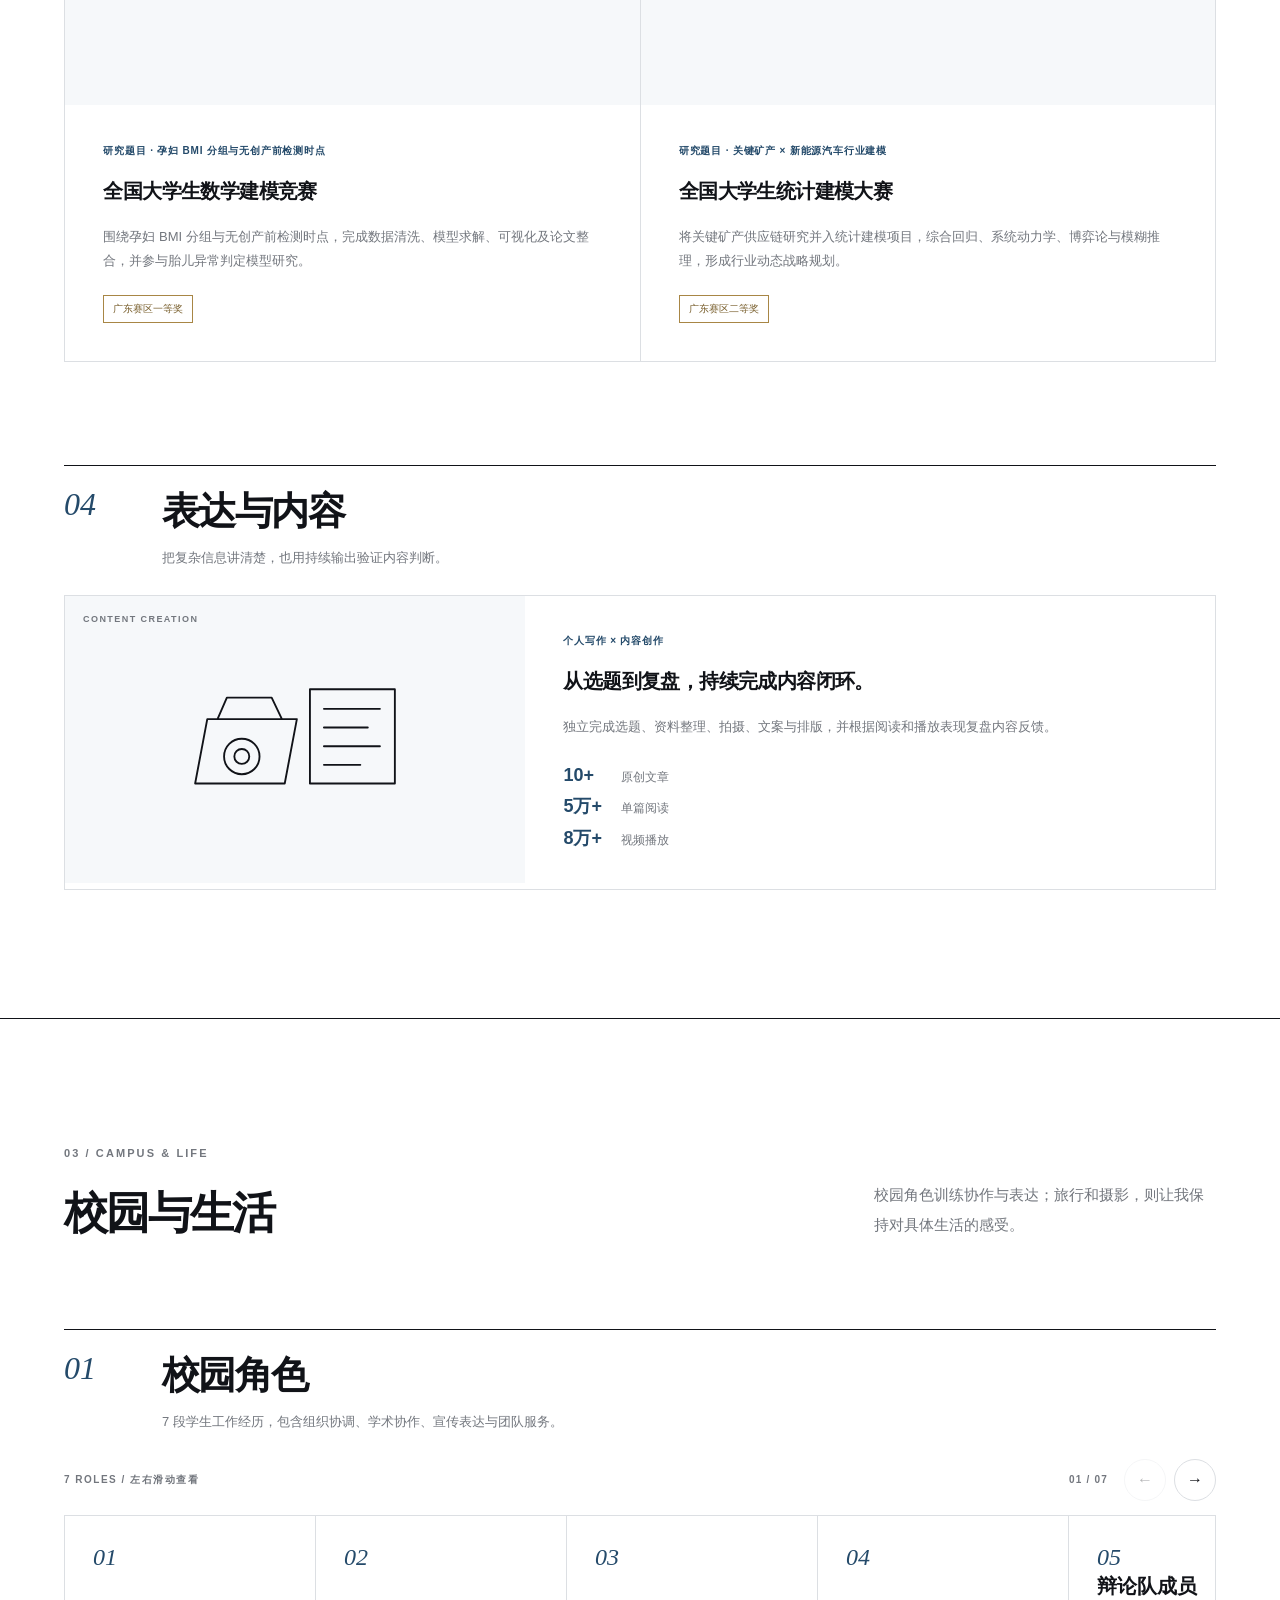
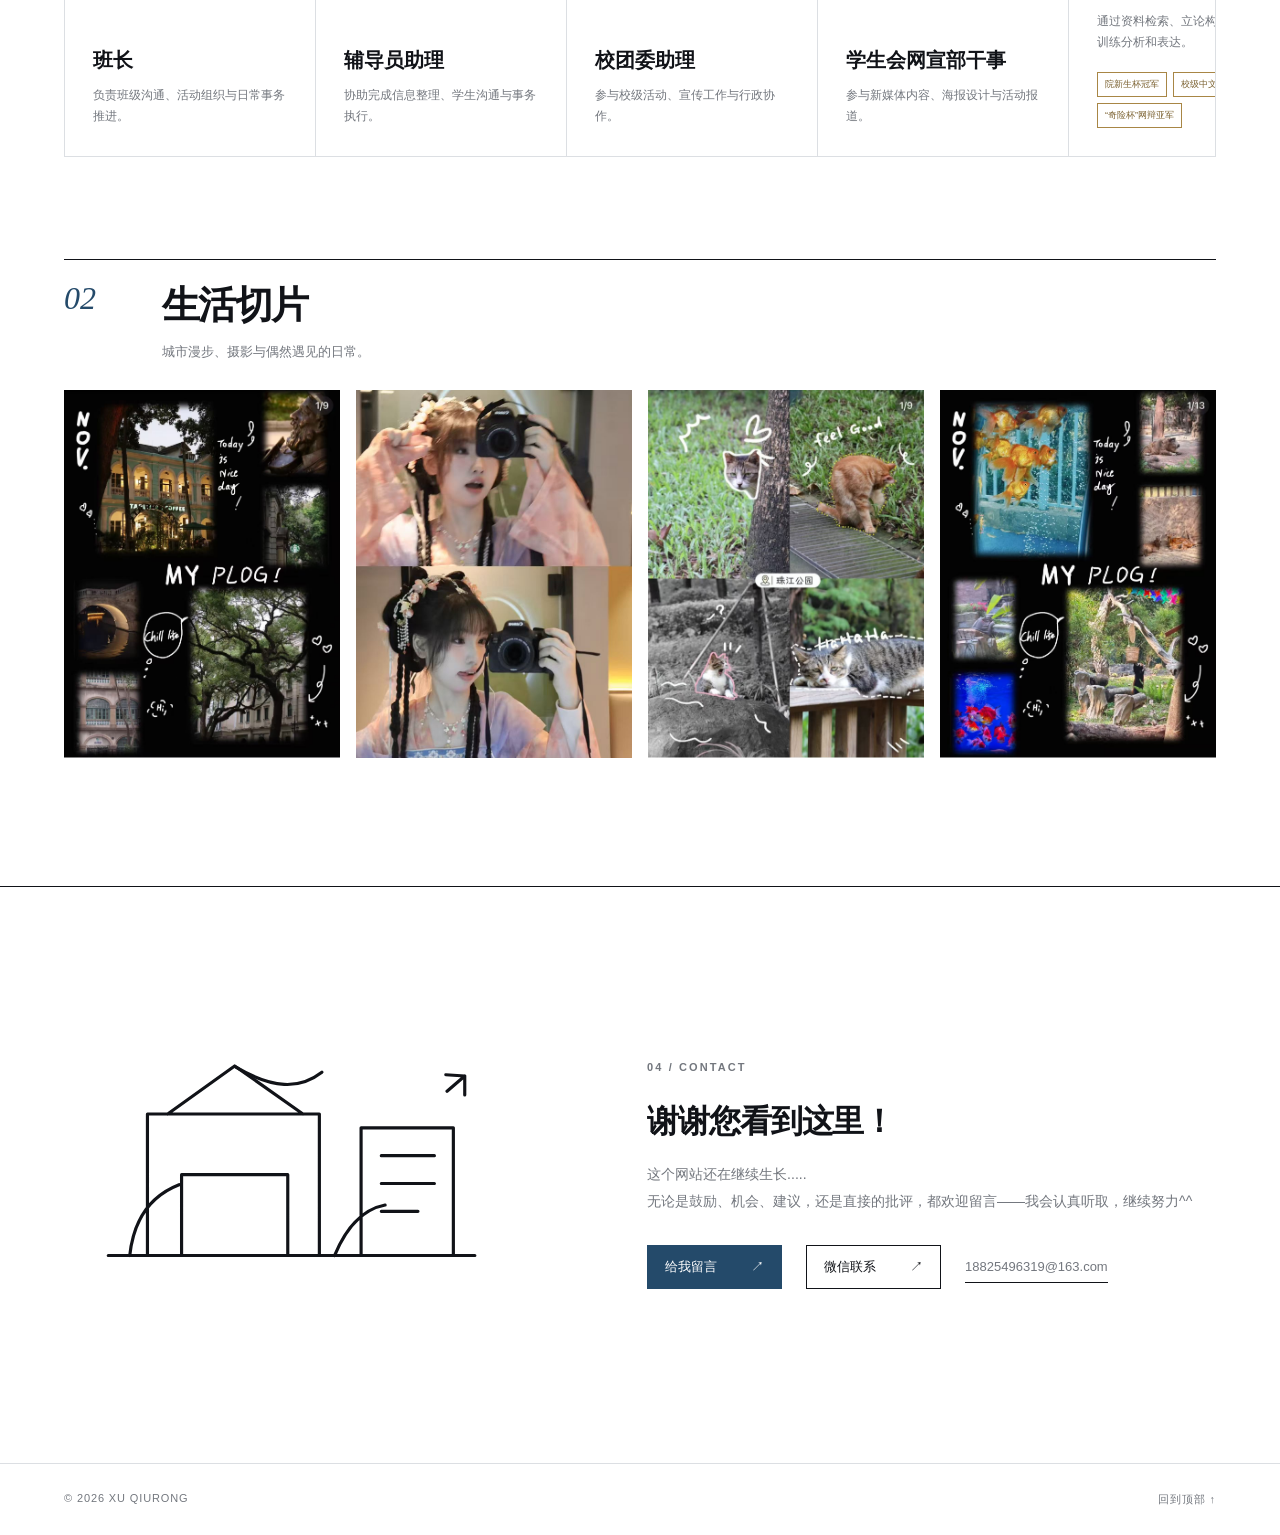
==== commit 949f8e68: "Add WeChat contact dialog" ====
--- a/lineart/index.html
+++ b/lineart/index.html
@@ -6,7 +6,7 @@
   <meta name="description" content="许秋容的个人作品集：市场分析、学术研究与项目协同。">
   <meta name="theme-color" content="#ffffff">
   <title>许秋容｜Portfolio</title>
-  <link rel="stylesheet" href="styles.css?v=20261020-contact1">
+  <link rel="stylesheet" href="styles.css?v=20261020-wechat1">
 </head>
 <body>
   <a class="skip-link" href="#main">跳到主要内容</a>
@@ -264,6 +264,7 @@
         <p class="contact-growth">这个网站还在继续生长.....<br>无论是鼓励、机会、建议，还是直接的批评，都欢迎留言——我会认真听取，继续努力^^</p>
         <div class="contact-links">
           <a class="contact-message" href="mailto:18825496319@163.com?subject=%E6%9D%A5%E8%87%AA%E4%B8%AA%E4%BA%BA%E7%BD%91%E7%AB%99%E7%9A%84%E7%95%99%E8%A8%80">给我留言 <span>↗</span></a>
+          <button class="contact-wechat" type="button" data-dialog="dialog-wechat">微信联系 <span>↗</span></button>
           <a class="contact-email" href="mailto:18825496319@163.com">18825496319@163.com</a>
         </div>
       </div>
@@ -274,6 +275,7 @@
 
   <dialog id="dialog-bluebook" class="media-dialog"><button class="dialog-close" type="button" aria-label="关闭">×</button><img src="assets/research/bluebook-article.png" alt="蓝皮书文章发表页面"><div><p class="kicker">PUBLISHED WORK</p><h3>粤港澳大湾区人工智能产业集群发展与对策研究</h3></div></dialog>
   <dialog id="dialog-digital" class="media-dialog"><button class="dialog-close" type="button" aria-label="关闭">×</button><img src="assets/project-covers/digital-trade-award.png" alt="数字贸易大赛颁奖合影"><div><p class="kicker">AWARD</p><h3>全国大学生数字贸易综合技能大赛</h3></div></dialog>
+  <dialog id="dialog-wechat" class="media-dialog wechat-dialog"><button class="dialog-close" type="button" aria-label="关闭微信二维码">×</button><img src="assets/contact/wechat-qr.jpg" alt="许秋容的微信二维码"><div><p class="kicker">WECHAT</p><h3>欢迎留言^^</h3></div></dialog>
 
   <script src="script.js?v=20261020-carousel1"></script>
 </body>
--- a/lineart/styles.css
+++ b/lineart/styles.css
@@ -157,6 +157,8 @@
 .contact-links a { text-decoration: none; }
 .contact-message { display: inline-flex; align-items: center; justify-content: space-between; gap: 34px; min-height: 44px; padding: 0 17px; background: var(--blue); border: 1px solid var(--blue); color: #fff; font-size: 13px; }
 .contact-message:hover, .contact-message:focus-visible { background: var(--ink); border-color: var(--ink); }
+.contact-wechat { display: inline-flex; align-items: center; justify-content: space-between; gap: 34px; min-height: 44px; padding: 0 17px; border: 1px solid var(--ink); background: transparent; color: var(--ink); font: inherit; font-size: 13px; cursor: pointer; }
+.contact-wechat:hover, .contact-wechat:focus-visible { background: var(--ink); color: #fff; }
 .contact-email { padding: 8px 0; border-bottom: 1px solid var(--ink); color: var(--muted); font-size: 13px; }
 .contact-email:hover, .contact-email:focus-visible { color: var(--ink); }
 footer { display: flex; justify-content: space-between; gap: 20px; max-width: var(--max); margin: 0 auto; padding: 28px var(--pad); border-top: 1px solid var(--line); color: var(--muted); font-size: 11px; letter-spacing: .08em; }
@@ -169,6 +171,10 @@
 .media-dialog h3 { margin: 0; }
 .media-dialog .kicker { margin-bottom: 10px; }
 .dialog-close { position: absolute; right: 12px; top: 12px; z-index: 2; width: 42px; height: 42px; border: 1px solid var(--ink); border-radius: 50%; background: #fff; font-size: 24px; cursor: pointer; }
+.wechat-dialog { width: min(460px, calc(100vw - 32px)); text-align: center; }
+.wechat-dialog img { display: block; width: 100%; max-height: min(68vh, 560px); padding: 34px 34px 0; background: #fff; object-fit: contain; }
+.wechat-dialog > div { padding-top: 16px; }
+.wechat-dialog h3 { font-size: 20px; font-weight: 600; }
 
 .reveal { opacity: 0; transform: translateY(18px); transition: opacity .65s ease, transform .65s ease; }
 .reveal.is-visible { opacity: 1; transform: none; }
@@ -251,7 +257,9 @@
   .project-rail { grid-auto-columns: 92%; }
   .role-rail { grid-auto-columns: 84%; }
   .contact-links { align-items: flex-start; flex-direction: column; }
+  .contact-message, .contact-wechat { width: min(100%, 220px); }
   .contact-email { overflow-wrap: anywhere; }
+  .wechat-dialog img { max-height: 64svh; padding: 26px 20px 0; }
   footer { flex-direction: column; }
 }
 
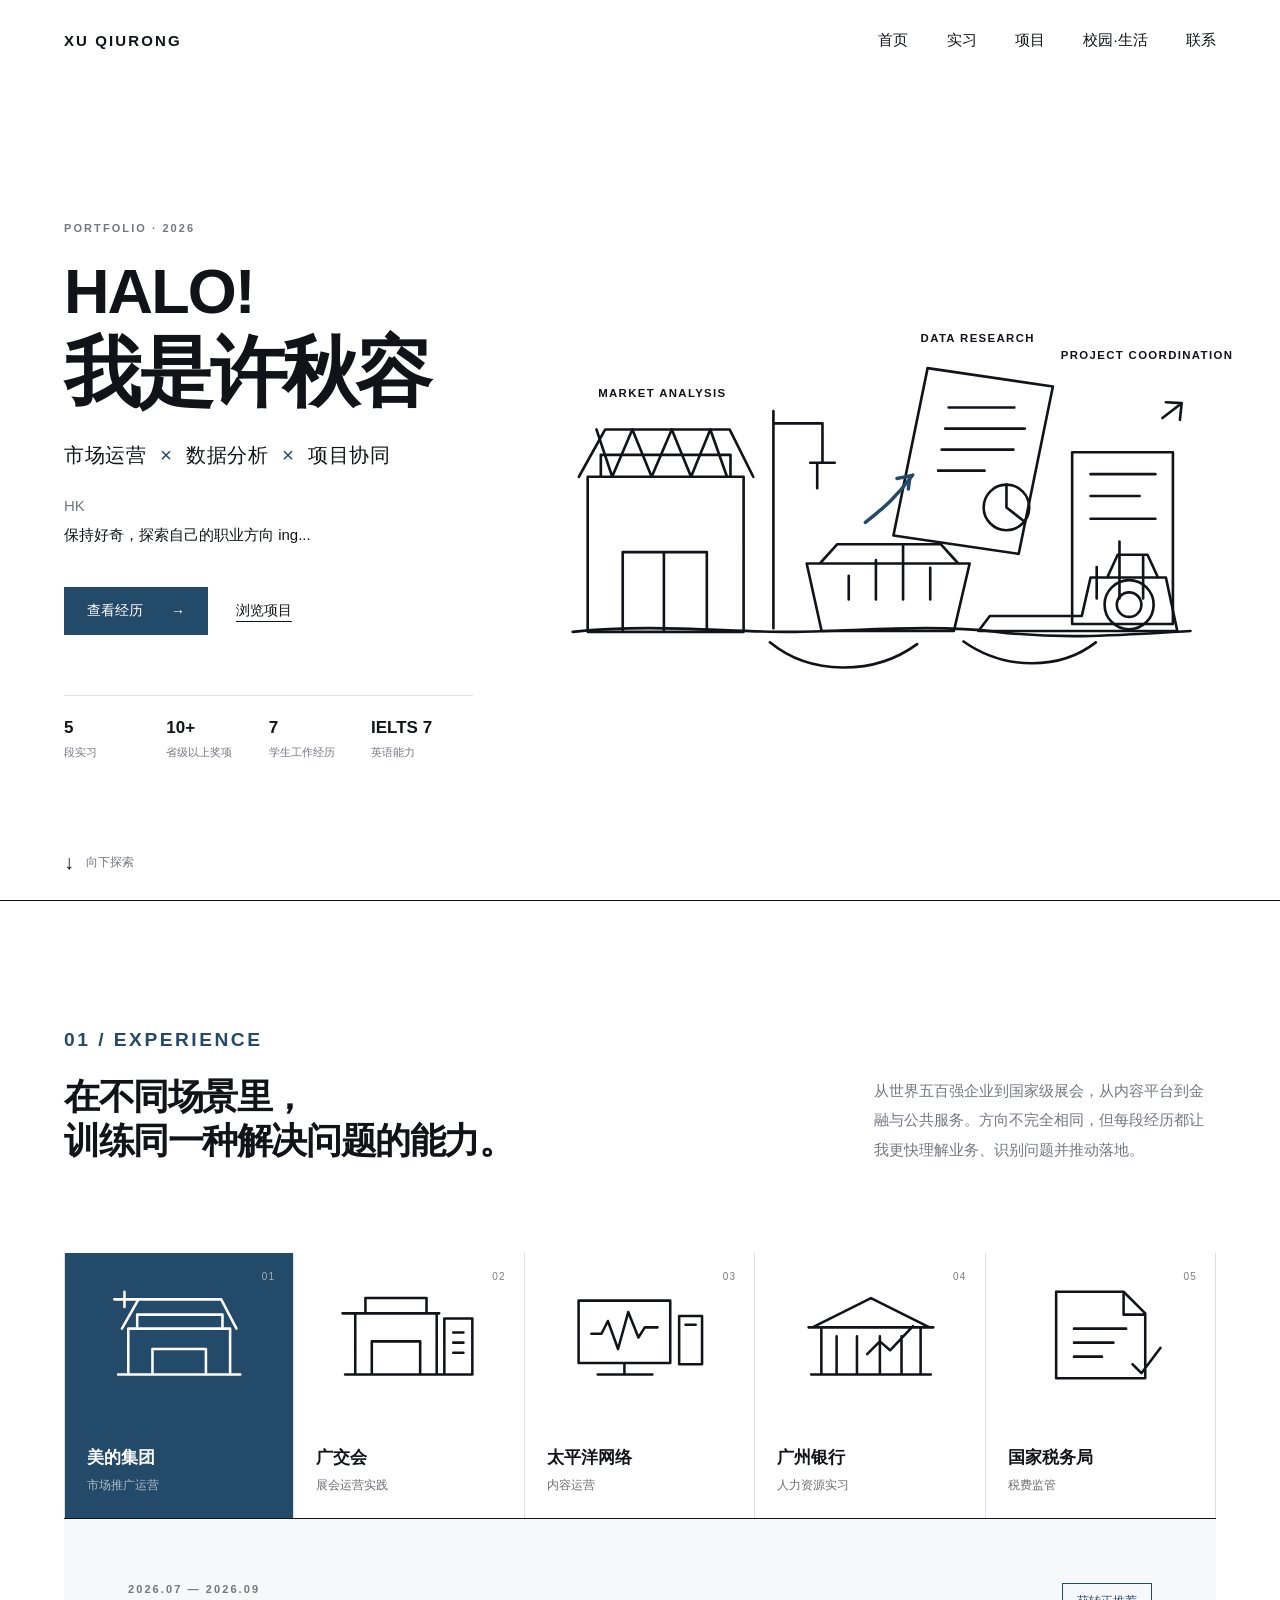
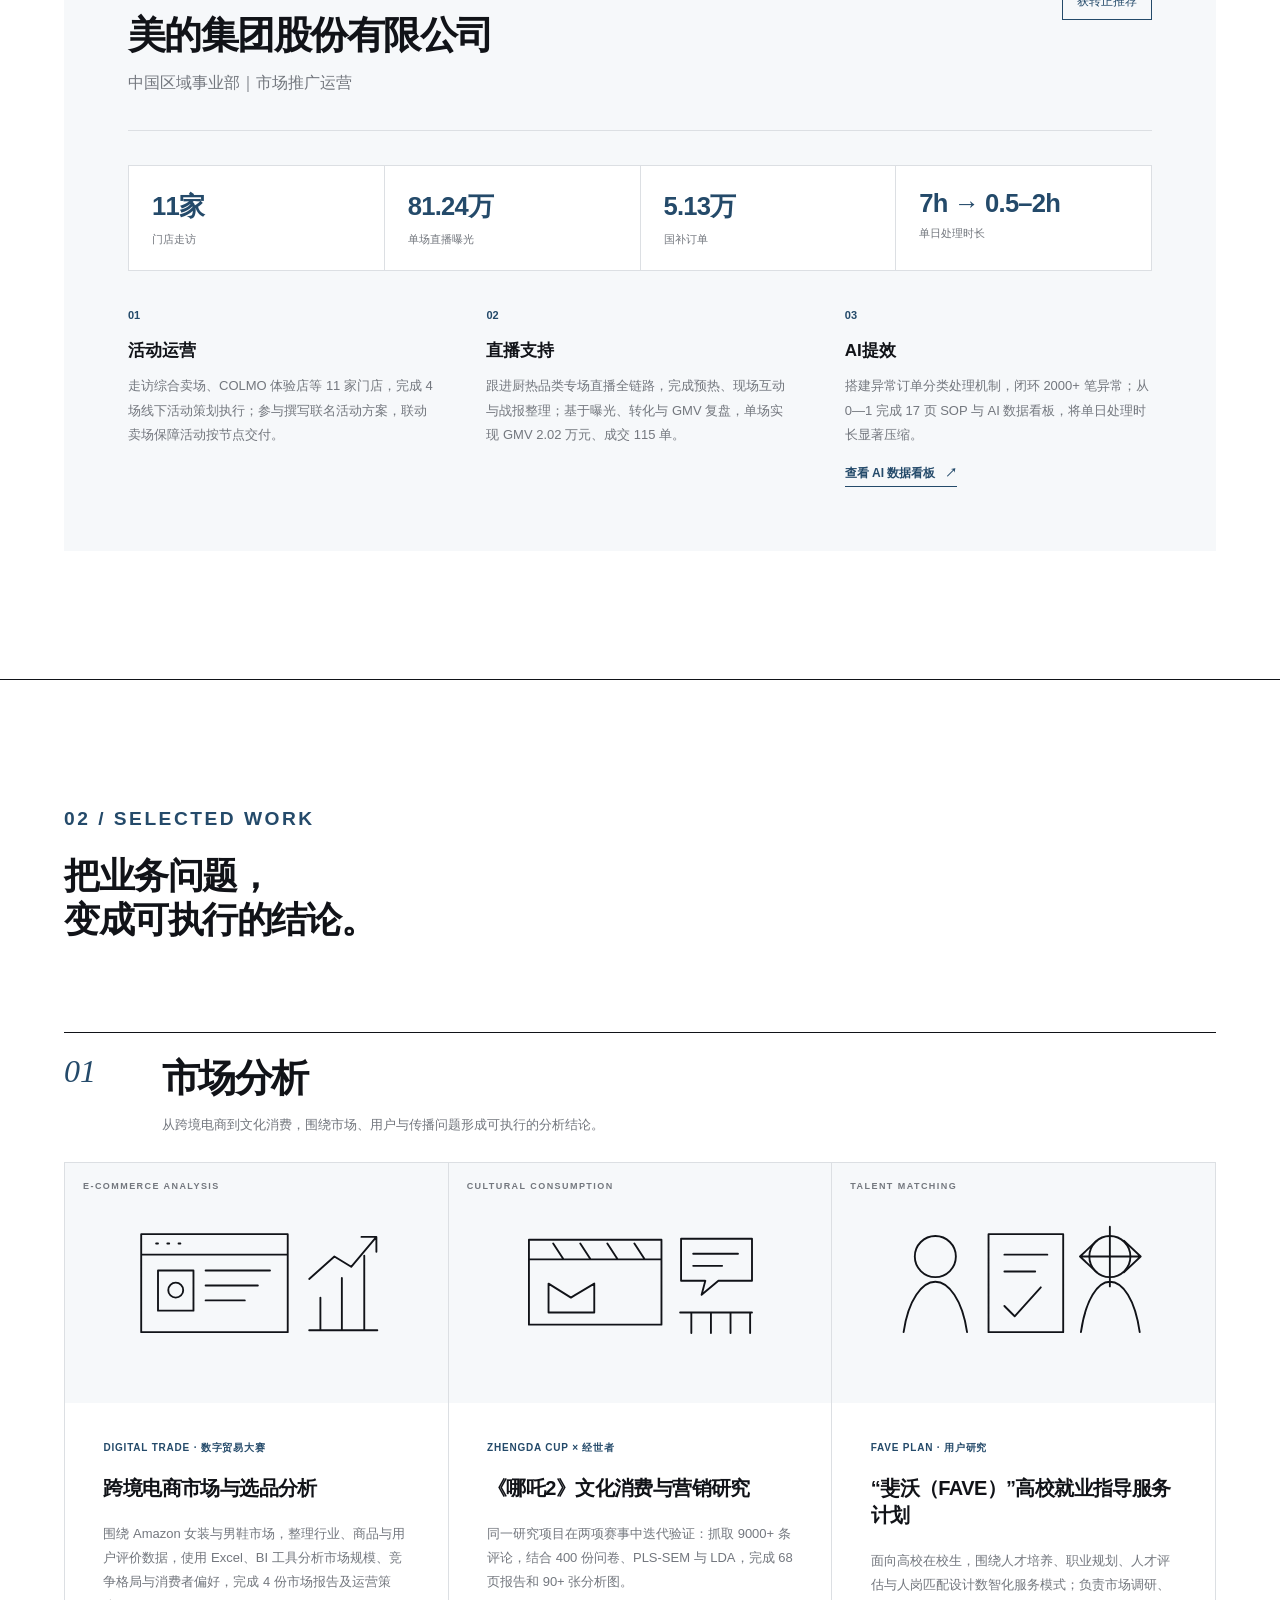
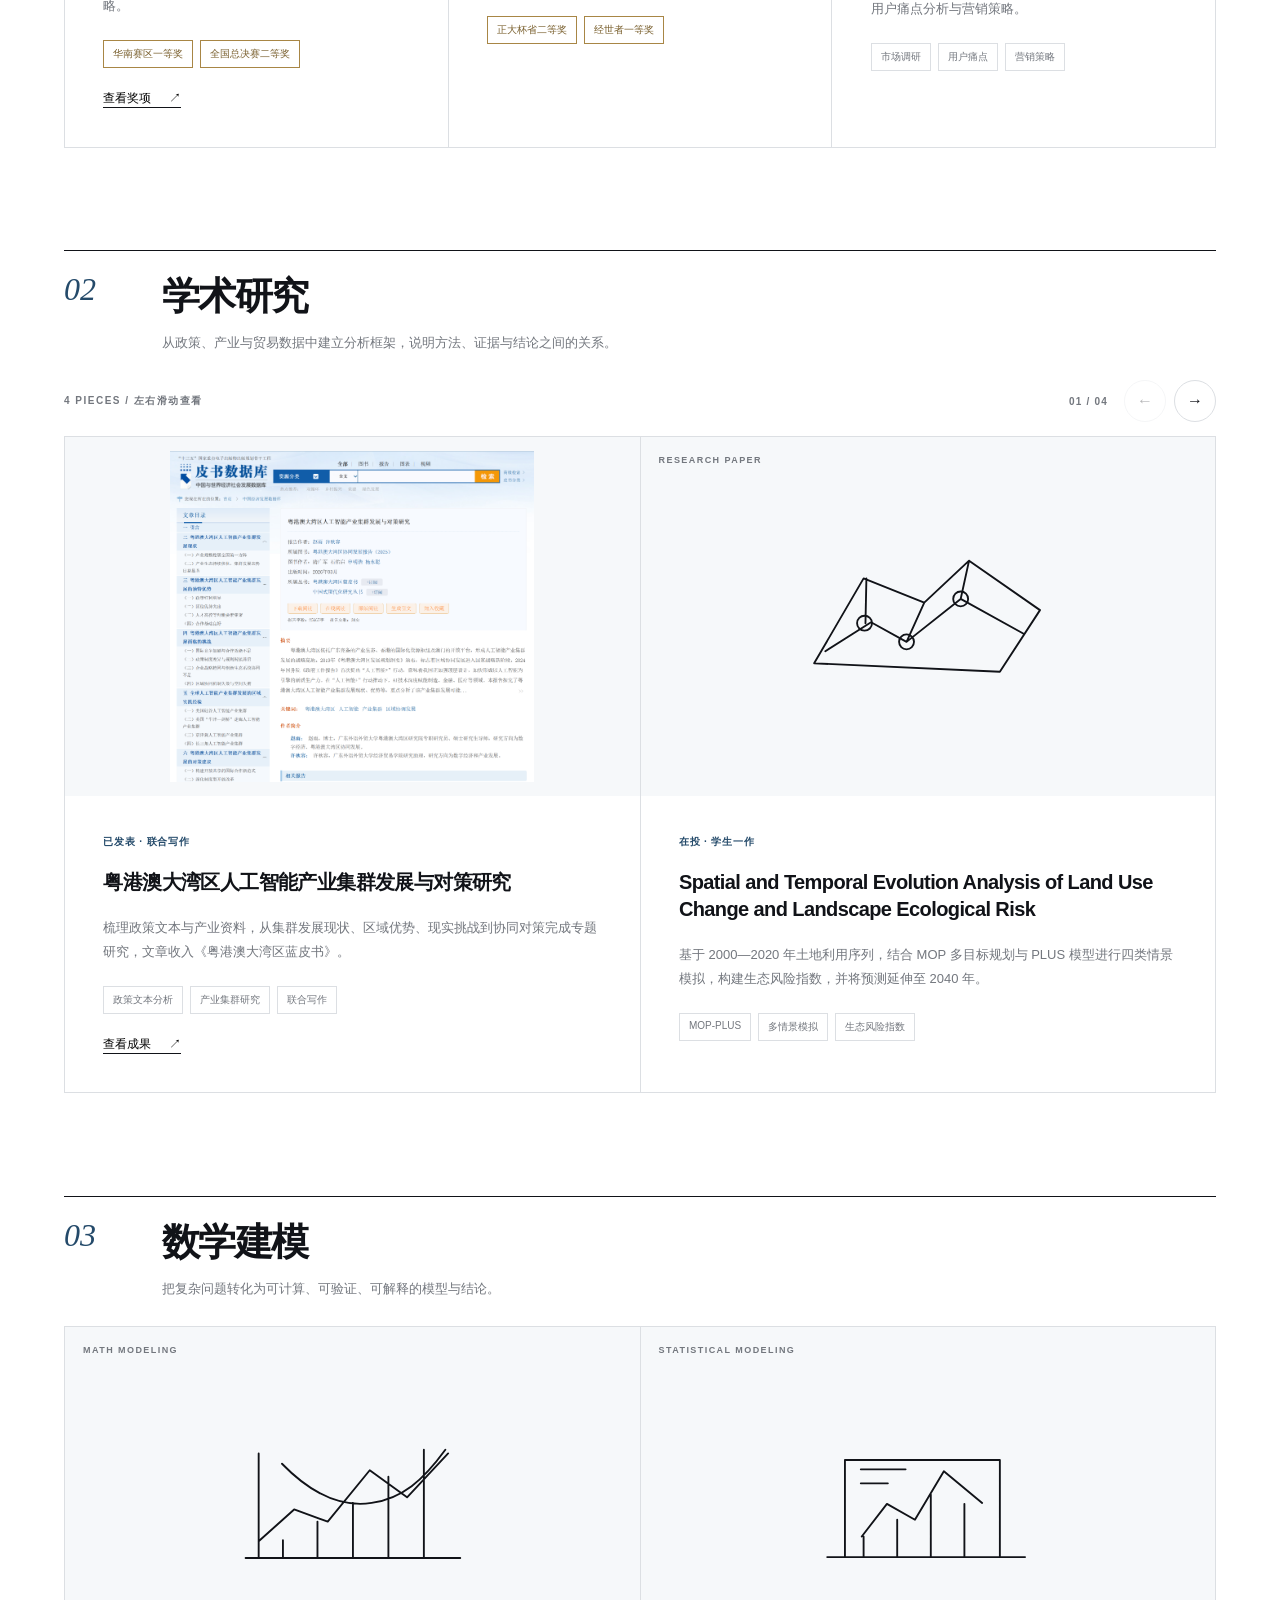
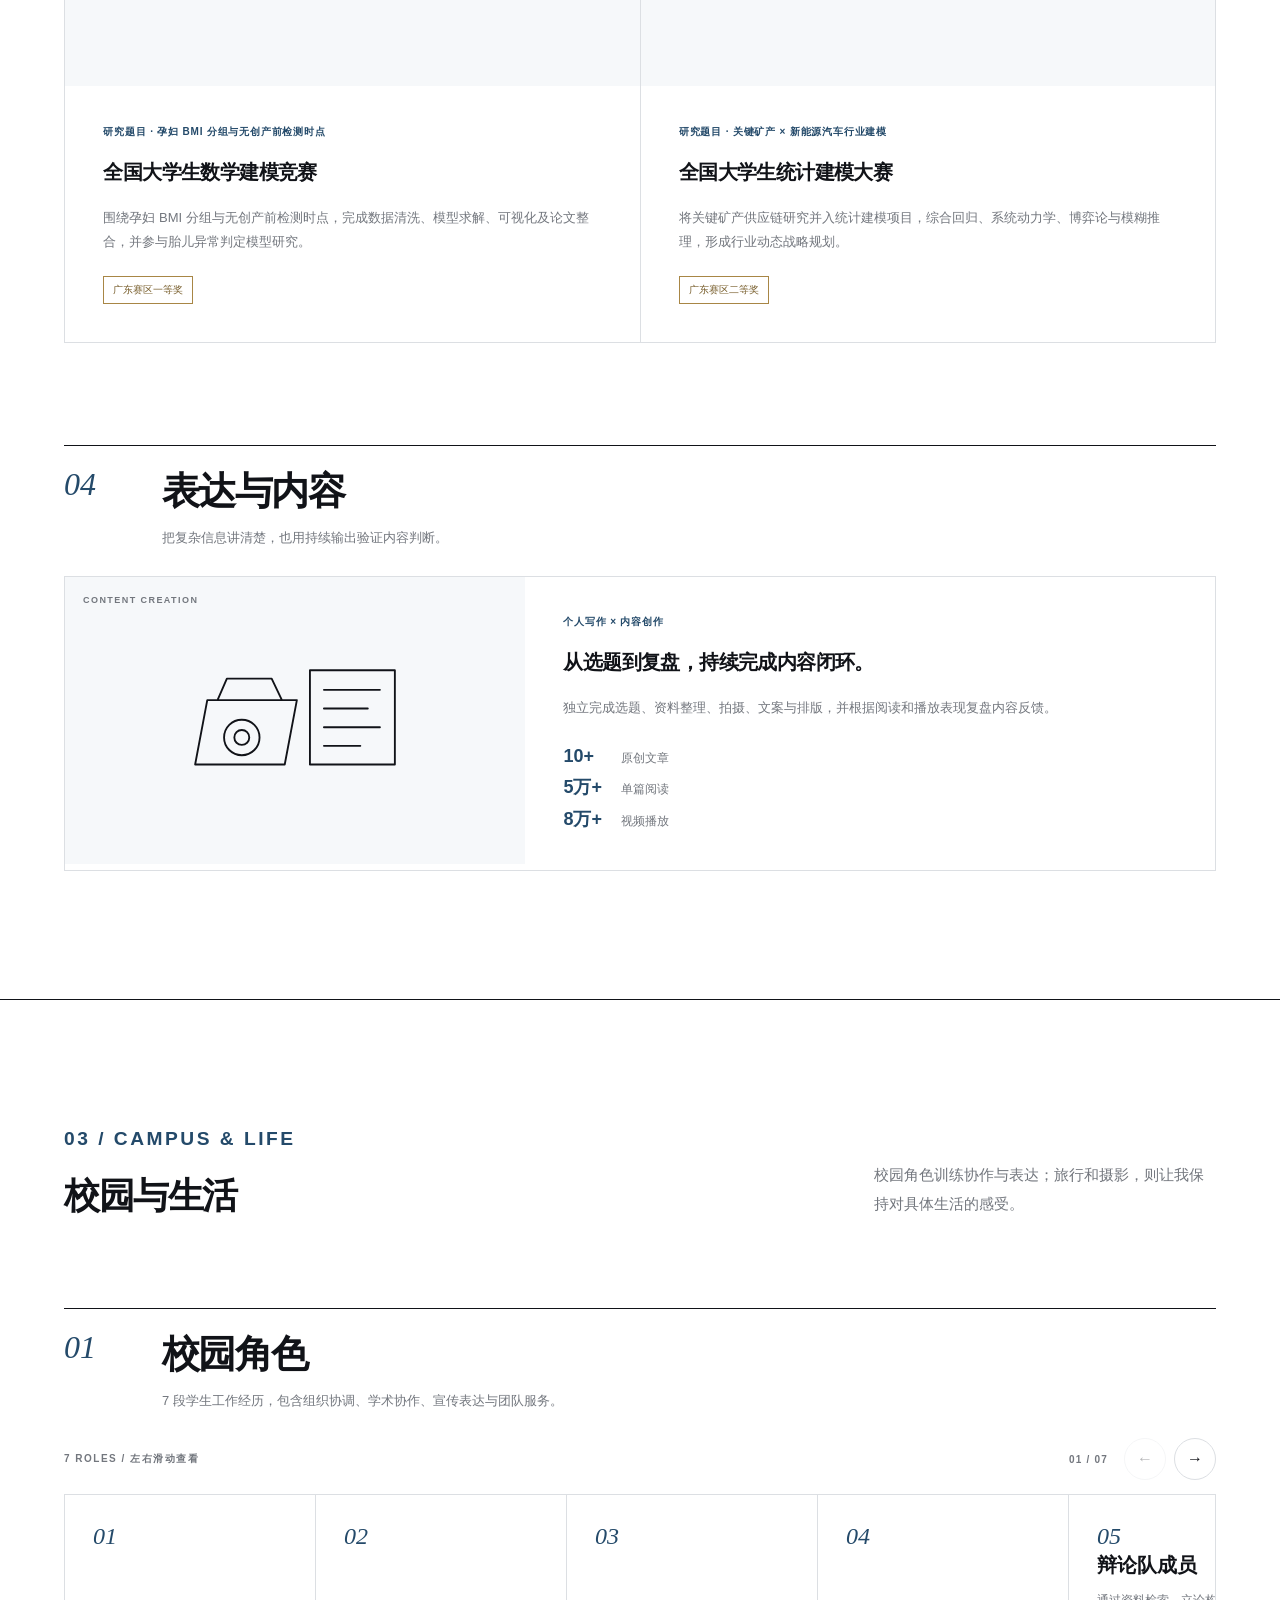
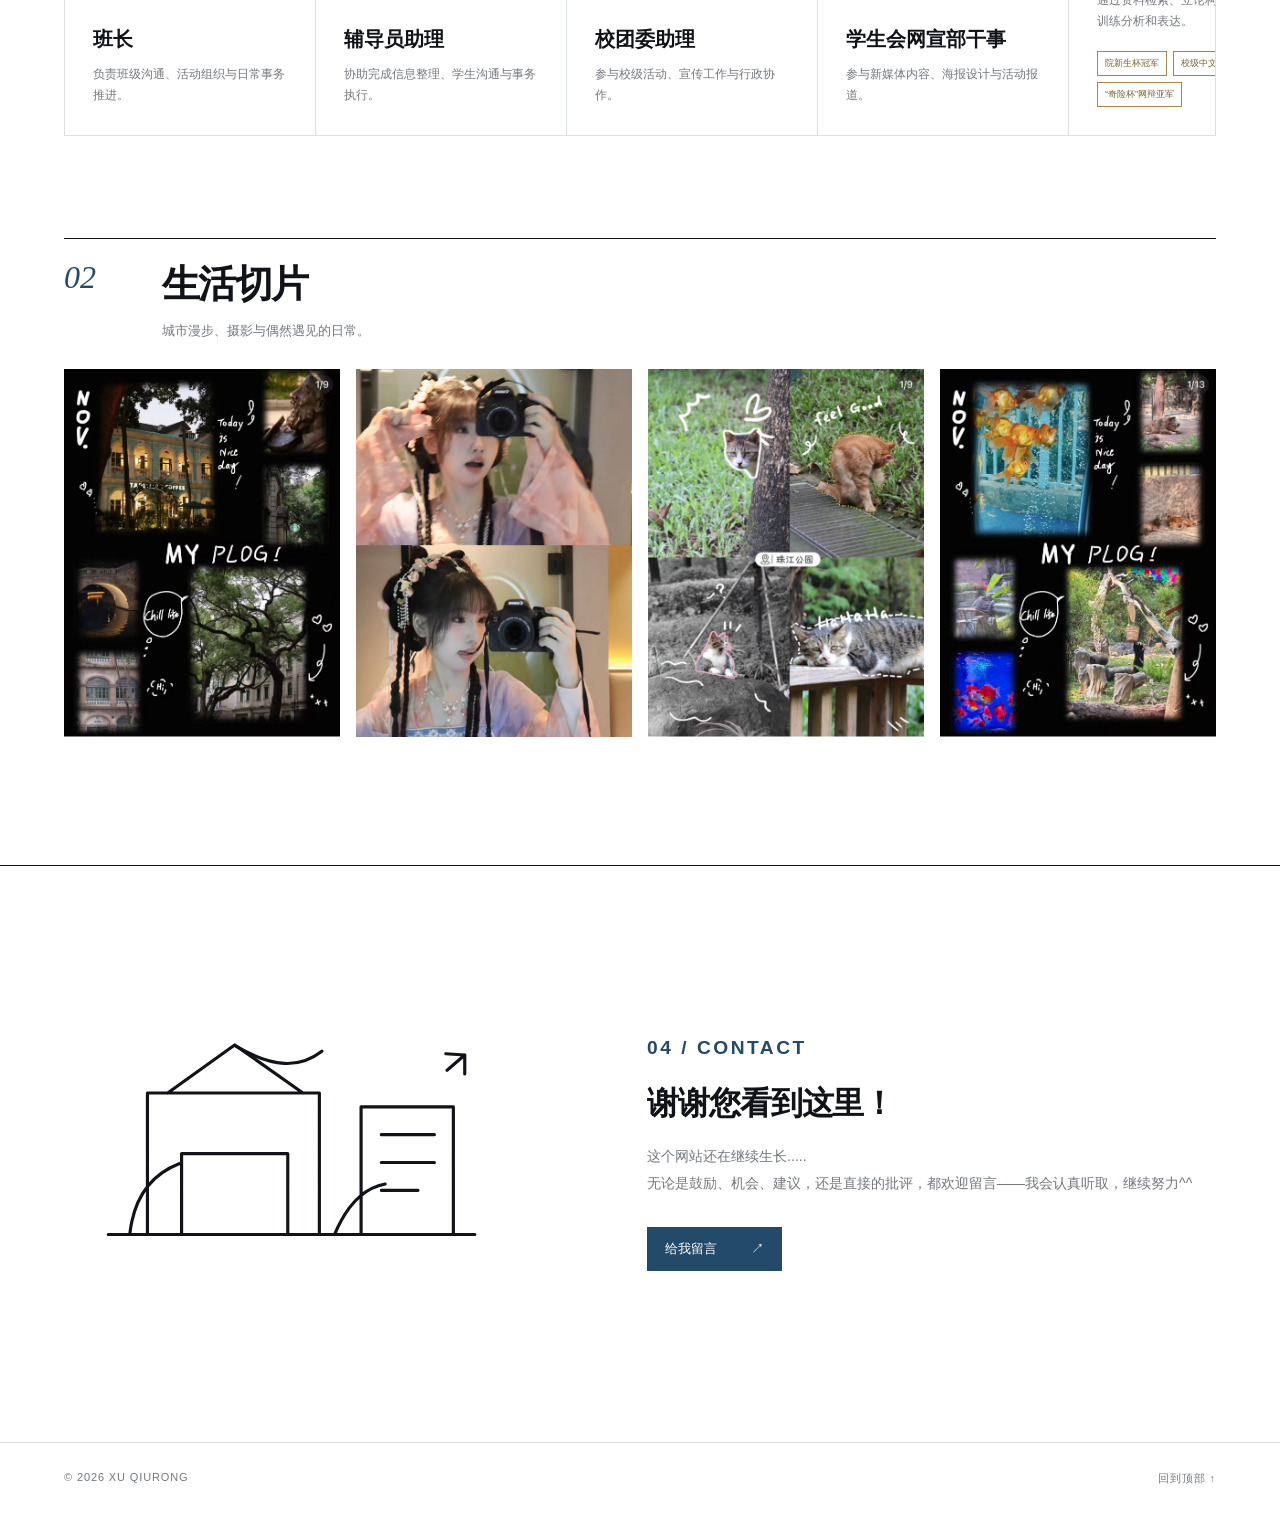
==== commit 62719ade: "Refine hierarchy and contact dialog" ====
--- a/lineart/index.html
+++ b/lineart/index.html
@@ -6,7 +6,7 @@
   <meta name="description" content="许秋容的个人作品集：市场分析、学术研究与项目协同。">
   <meta name="theme-color" content="#ffffff">
   <title>许秋容｜Portfolio</title>
-  <link rel="stylesheet" href="styles.css?v=20261020-wechat1">
+  <link rel="stylesheet" href="styles.css?v=20261020-contact2">
 </head>
 <body>
   <a class="skip-link" href="#main">跳到主要内容</a>
@@ -29,8 +29,8 @@
       <div class="hero-copy reveal">
         <p class="kicker">PORTFOLIO · 2026</p>
         <h1><span>HALO!</span>我是许秋容</h1>
-        <p class="hero-position">市场分析 <i>×</i> 数据研究 <i>×</i> 项目协同</p>
-        <p class="hero-note">广东外语外贸大学经济学专业<br><em>保持好奇，探索自己的职业方向 ing...</em></p>
+        <p class="hero-position">市场运营 <i>×</i> 数据分析 <i>×</i> 项目协同</p>
+        <p class="hero-note">HK<br><em>保持好奇，探索自己的职业方向 ing...</em></p>
         <div class="hero-actions">
           <a class="button primary" href="#experience">查看经历 <span>→</span></a>
           <a class="text-link" href="#projects">浏览项目</a>
@@ -263,9 +263,7 @@
         <h2>谢谢您看到这里！</h2>
         <p class="contact-growth">这个网站还在继续生长.....<br>无论是鼓励、机会、建议，还是直接的批评，都欢迎留言——我会认真听取，继续努力^^</p>
         <div class="contact-links">
-          <a class="contact-message" href="mailto:18825496319@163.com?subject=%E6%9D%A5%E8%87%AA%E4%B8%AA%E4%BA%BA%E7%BD%91%E7%AB%99%E7%9A%84%E7%95%99%E8%A8%80">给我留言 <span>↗</span></a>
-          <button class="contact-wechat" type="button" data-dialog="dialog-wechat">微信联系 <span>↗</span></button>
-          <a class="contact-email" href="mailto:18825496319@163.com">18825496319@163.com</a>
+          <button class="contact-message" type="button" data-dialog="dialog-contact">给我留言 <span>↗</span></button>
         </div>
       </div>
     </section>
@@ -275,7 +273,7 @@
 
   <dialog id="dialog-bluebook" class="media-dialog"><button class="dialog-close" type="button" aria-label="关闭">×</button><img src="assets/research/bluebook-article.png" alt="蓝皮书文章发表页面"><div><p class="kicker">PUBLISHED WORK</p><h3>粤港澳大湾区人工智能产业集群发展与对策研究</h3></div></dialog>
   <dialog id="dialog-digital" class="media-dialog"><button class="dialog-close" type="button" aria-label="关闭">×</button><img src="assets/project-covers/digital-trade-award.png" alt="数字贸易大赛颁奖合影"><div><p class="kicker">AWARD</p><h3>全国大学生数字贸易综合技能大赛</h3></div></dialog>
-  <dialog id="dialog-wechat" class="media-dialog wechat-dialog"><button class="dialog-close" type="button" aria-label="关闭微信二维码">×</button><img src="assets/contact/wechat-qr.jpg" alt="许秋容的微信二维码"><div><p class="kicker">WECHAT</p><h3>欢迎留言^^</h3></div></dialog>
+  <dialog id="dialog-contact" class="media-dialog contact-dialog"><button class="dialog-close" type="button" aria-label="关闭联系方式">×</button><div class="contact-dialog-inner"><p class="kicker">CONTACT</p><h3>欢迎留言^^</h3><div class="contact-dialog-options"><section><span>EMAIL</span><p>点击邮箱即可唤起邮件应用</p><a href="mailto:18825496319@163.com?subject=%E6%9D%A5%E8%87%AA%E4%B8%AA%E4%BA%BA%E7%BD%91%E7%AB%99%E7%9A%84%E7%95%99%E8%A8%80">18825496319@163.com ↗</a></section><section><span>WECHAT</span><img src="assets/contact/wechat-qr.jpg" alt="许秋容的微信二维码"><p>扫码添加微信</p></section></div></div></dialog>
 
   <script src="script.js?v=20261020-carousel1"></script>
 </body>
--- a/lineart/styles.css
+++ b/lineart/styles.css
@@ -61,7 +61,8 @@
 .experience, .projects, .life { padding-top: clamp(100px,10vw,170px); padding-bottom: clamp(100px,10vw,170px); border-top: 1px solid var(--ink); }
 .section-heading { display: grid; grid-template-columns: 1.45fr .7fr; gap: clamp(48px,8vw,150px); align-items: end; margin-bottom: clamp(64px,7vw,110px); }
 .section-heading--single { grid-template-columns: 1fr; }
-.section-heading h2 { margin: 0; font-size: clamp(32px,3.4vw,52px); line-height: 1.2; letter-spacing: -.045em; }
+.section-heading .kicker, .contact-copy > .kicker { margin-bottom: 24px; color: var(--blue); font-size: clamp(18px,1.5vw,22px); letter-spacing: .13em; }
+.section-heading h2 { margin: 0; font-size: clamp(30px,2.8vw,44px); line-height: 1.24; letter-spacing: -.04em; }
 .section-heading > p { margin: 0; color: var(--muted); font-size: 15px; line-height: 1.95; }
 
 .experience-tabs { display: grid; grid-template-columns: repeat(5,1fr); border-bottom: 1px solid var(--ink); }
@@ -155,10 +156,8 @@
 .contact-growth { margin: 20px 0 0; }
 .contact-links { display: flex; align-items: center; flex-wrap: wrap; gap: 18px 24px; margin-top: 30px; }
 .contact-links a { text-decoration: none; }
-.contact-message { display: inline-flex; align-items: center; justify-content: space-between; gap: 34px; min-height: 44px; padding: 0 17px; background: var(--blue); border: 1px solid var(--blue); color: #fff; font-size: 13px; }
+.contact-message { display: inline-flex; align-items: center; justify-content: space-between; gap: 34px; min-height: 44px; padding: 0 17px; background: var(--blue); border: 1px solid var(--blue); color: #fff; font: inherit; font-size: 13px; cursor: pointer; }
 .contact-message:hover, .contact-message:focus-visible { background: var(--ink); border-color: var(--ink); }
-.contact-wechat { display: inline-flex; align-items: center; justify-content: space-between; gap: 34px; min-height: 44px; padding: 0 17px; border: 1px solid var(--ink); background: transparent; color: var(--ink); font: inherit; font-size: 13px; cursor: pointer; }
-.contact-wechat:hover, .contact-wechat:focus-visible { background: var(--ink); color: #fff; }
 .contact-email { padding: 8px 0; border-bottom: 1px solid var(--ink); color: var(--muted); font-size: 13px; }
 .contact-email:hover, .contact-email:focus-visible { color: var(--ink); }
 footer { display: flex; justify-content: space-between; gap: 20px; max-width: var(--max); margin: 0 auto; padding: 28px var(--pad); border-top: 1px solid var(--line); color: var(--muted); font-size: 11px; letter-spacing: .08em; }
@@ -171,10 +170,16 @@
 .media-dialog h3 { margin: 0; }
 .media-dialog .kicker { margin-bottom: 10px; }
 .dialog-close { position: absolute; right: 12px; top: 12px; z-index: 2; width: 42px; height: 42px; border: 1px solid var(--ink); border-radius: 50%; background: #fff; font-size: 24px; cursor: pointer; }
-.wechat-dialog { width: min(460px, calc(100vw - 32px)); text-align: center; }
-.wechat-dialog img { display: block; width: 100%; max-height: min(68vh, 560px); padding: 34px 34px 0; background: #fff; object-fit: contain; }
-.wechat-dialog > div { padding-top: 16px; }
-.wechat-dialog h3 { font-size: 20px; font-weight: 600; }
+.contact-dialog { width: min(820px, calc(100vw - 32px)); }
+.contact-dialog > .contact-dialog-inner { padding: clamp(30px,5vw,56px); }
+.contact-dialog h3 { font-size: clamp(28px,4vw,44px); letter-spacing: -.035em; }
+.contact-dialog-options { display: grid; grid-template-columns: 1fr 1fr; gap: 1px; margin-top: 34px; background: var(--line); border: 1px solid var(--line); }
+.contact-dialog-options section { display: flex; min-height: 330px; padding: 30px; background: #fff; flex-direction: column; align-items: flex-start; justify-content: center; }
+.contact-dialog-options section:last-child { align-items: center; text-align: center; }
+.contact-dialog-options span { color: var(--blue); font-size: 11px; font-weight: 650; letter-spacing: .18em; }
+.contact-dialog-options p { margin: 13px 0; color: var(--muted); font-size: 13px; line-height: 1.7; }
+.contact-dialog-options a { color: var(--ink); font-size: clamp(15px,2vw,19px); text-decoration: none; border-bottom: 1px solid var(--ink); overflow-wrap: anywhere; }
+.contact-dialog-options img { width: min(100%, 230px); height: auto; max-height: none; background: #fff; object-fit: contain; }
 
 .reveal { opacity: 0; transform: translateY(18px); transition: opacity .65s ease, transform .65s ease; }
 .reveal.is-visible { opacity: 1; transform: none; }
@@ -204,7 +209,7 @@
   .quick-facts { margin-top: 44px; }
   .scroll-cue { display: none; }
   .section-heading { grid-template-columns: 1fr; gap: 26px; }
-  .section-heading h2 { font-size: clamp(30px,8vw,40px); }
+  .section-heading h2 { font-size: clamp(28px,7vw,36px); }
   .section-heading > p { max-width: 580px; }
   .experience-tabs { grid-template-columns: 1fr; border-top: 1px solid var(--ink); }
   .experience-tab { flex-direction: row; align-items: center; gap: 18px; min-height: 0; padding: 15px 42px 15px 12px; border-left: 0 !important; border-right: 0; border-bottom: 1px solid var(--line); }
@@ -237,7 +242,8 @@
   .hero-art svg { max-height: 280px; }
   .quick-facts { gap: 18px 8px; }
   .section-heading { margin-bottom: 50px; }
-  .section-heading h2 { font-size: 31px; }
+  .section-heading .kicker, .contact-copy > .kicker { font-size: 18px; }
+  .section-heading h2 { font-size: 28px; }
   .contact-copy h2 { font-size: 26px; }
   .experience, .projects, .life { padding-top: 86px; padding-bottom: 86px; }
   .panel-top h3 { font-size: 28px; }
@@ -257,9 +263,11 @@
   .project-rail { grid-auto-columns: 92%; }
   .role-rail { grid-auto-columns: 84%; }
   .contact-links { align-items: flex-start; flex-direction: column; }
-  .contact-message, .contact-wechat { width: min(100%, 220px); }
+  .contact-message { width: min(100%, 220px); }
   .contact-email { overflow-wrap: anywhere; }
-  .wechat-dialog img { max-height: 64svh; padding: 26px 20px 0; }
+  .contact-dialog-options { grid-template-columns: 1fr; }
+  .contact-dialog-options section { min-height: 210px; padding: 24px 20px; }
+  .contact-dialog-options img { width: min(100%, 220px); }
   footer { flex-direction: column; }
 }
 
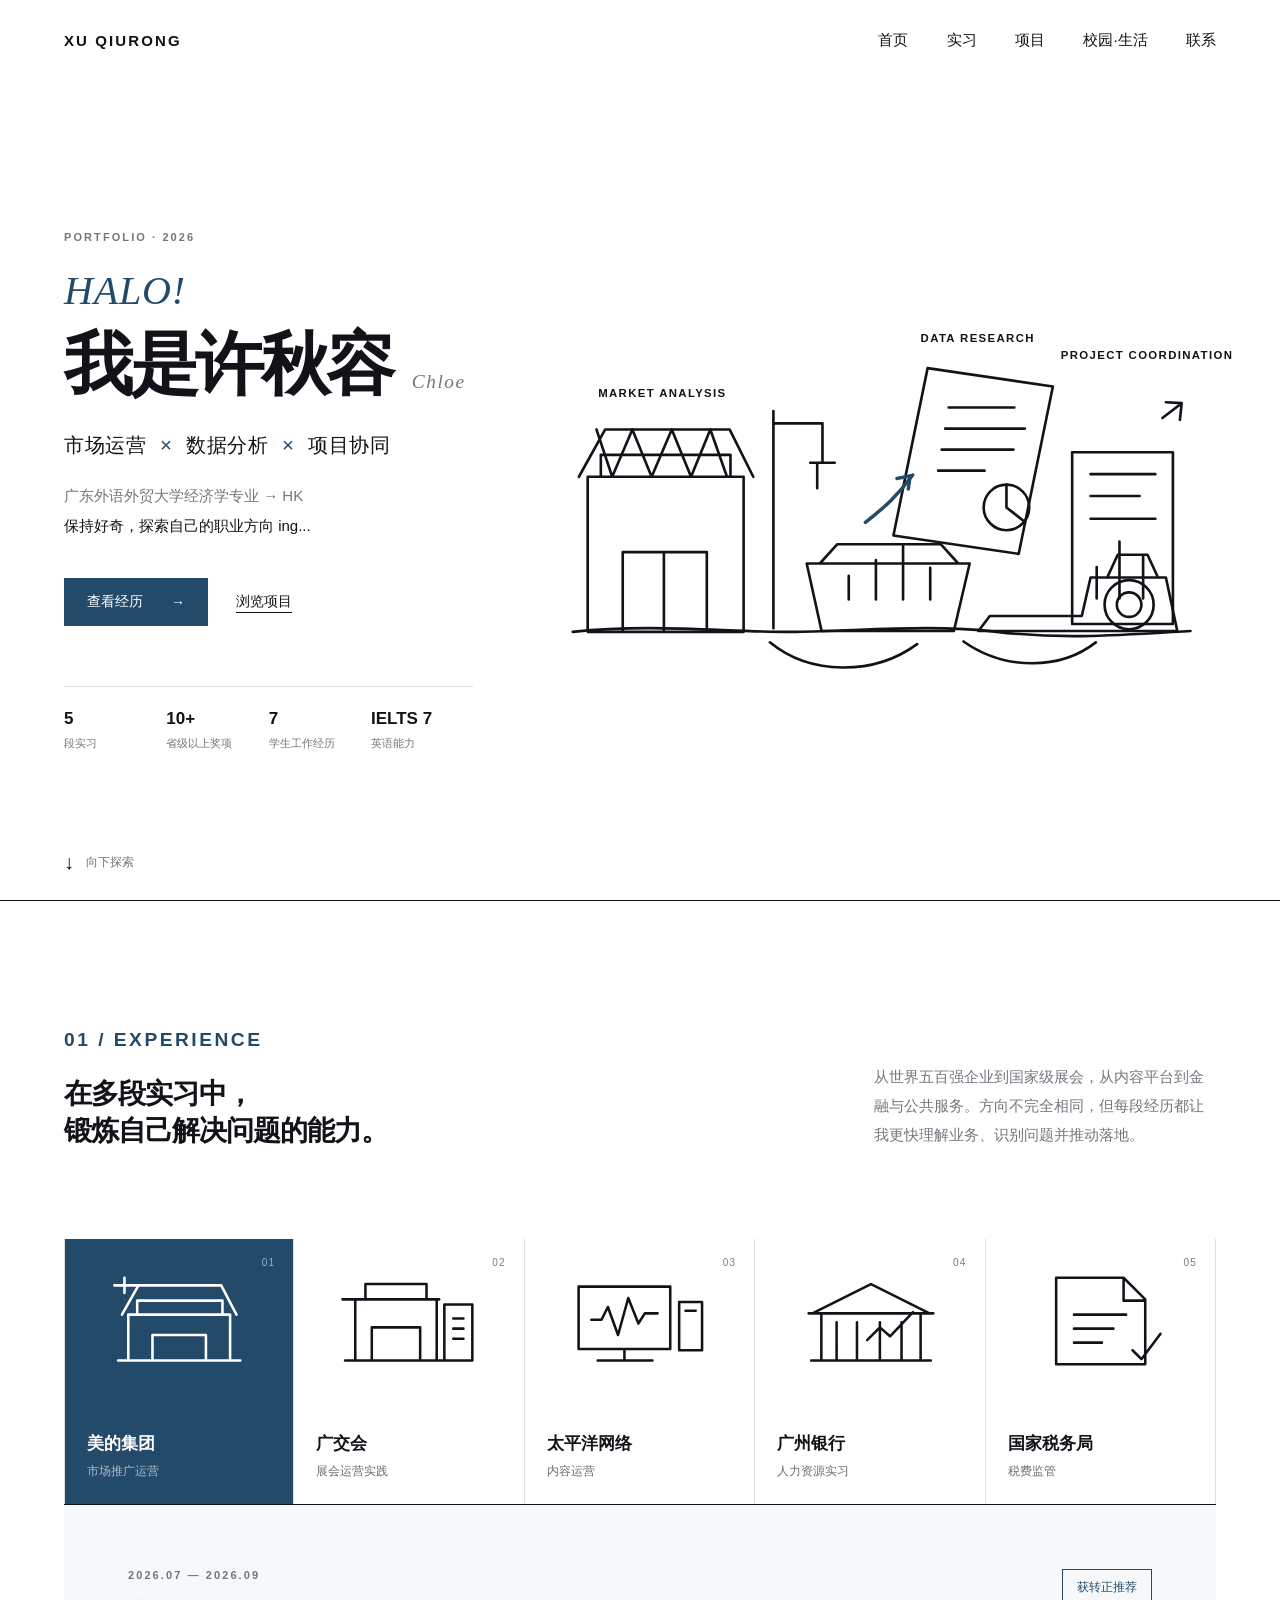
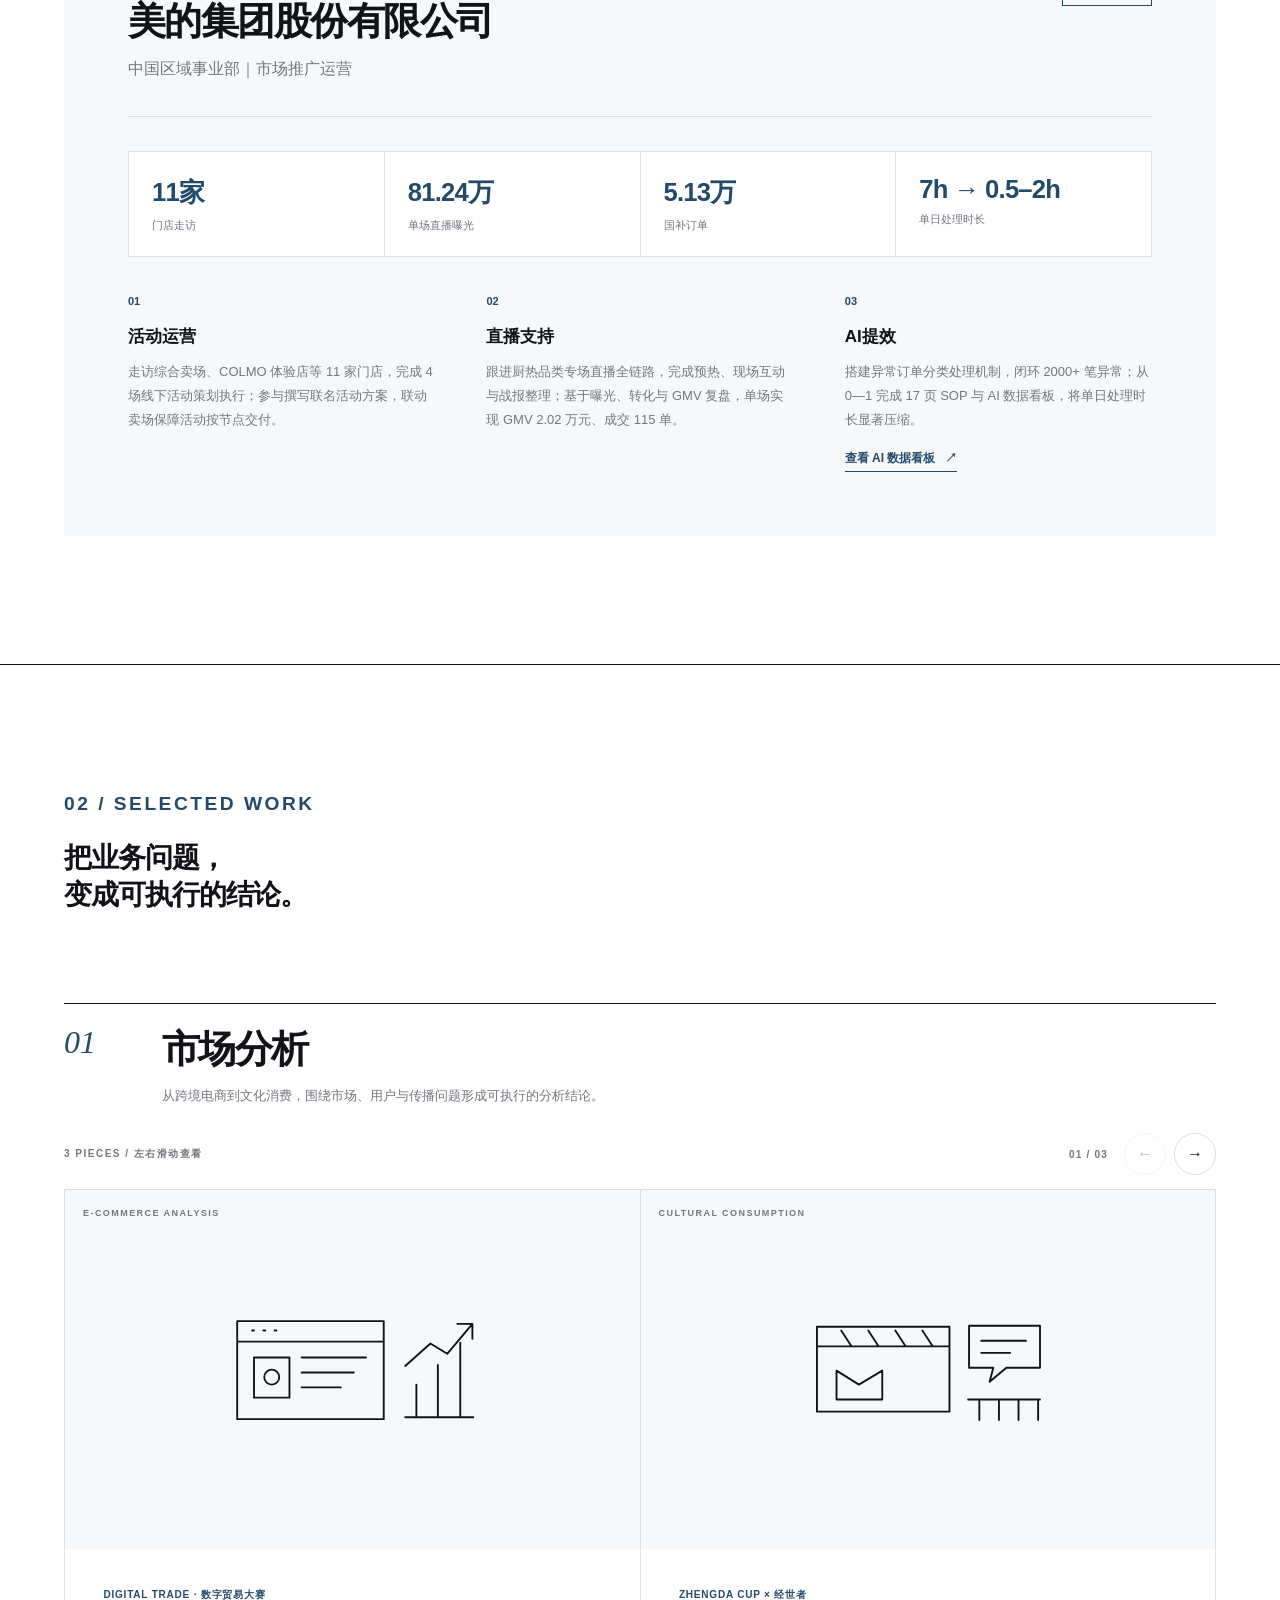
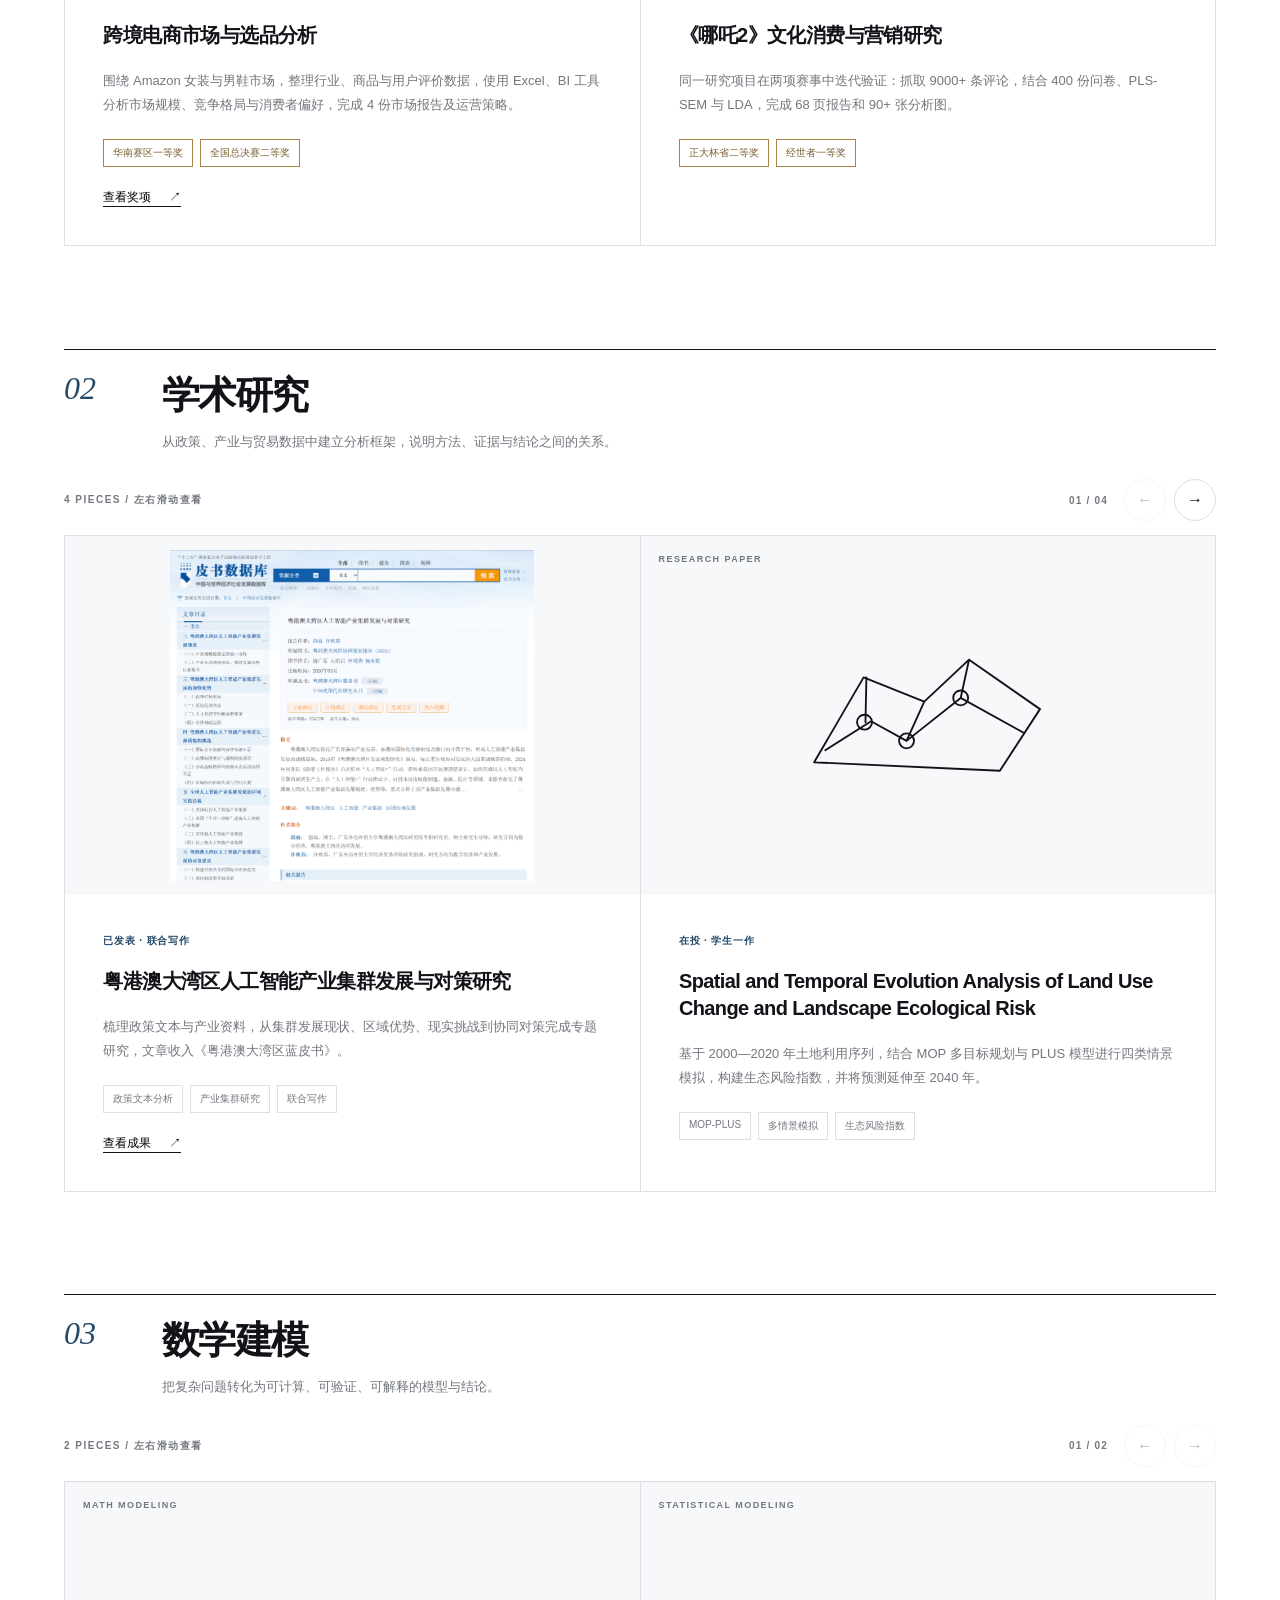
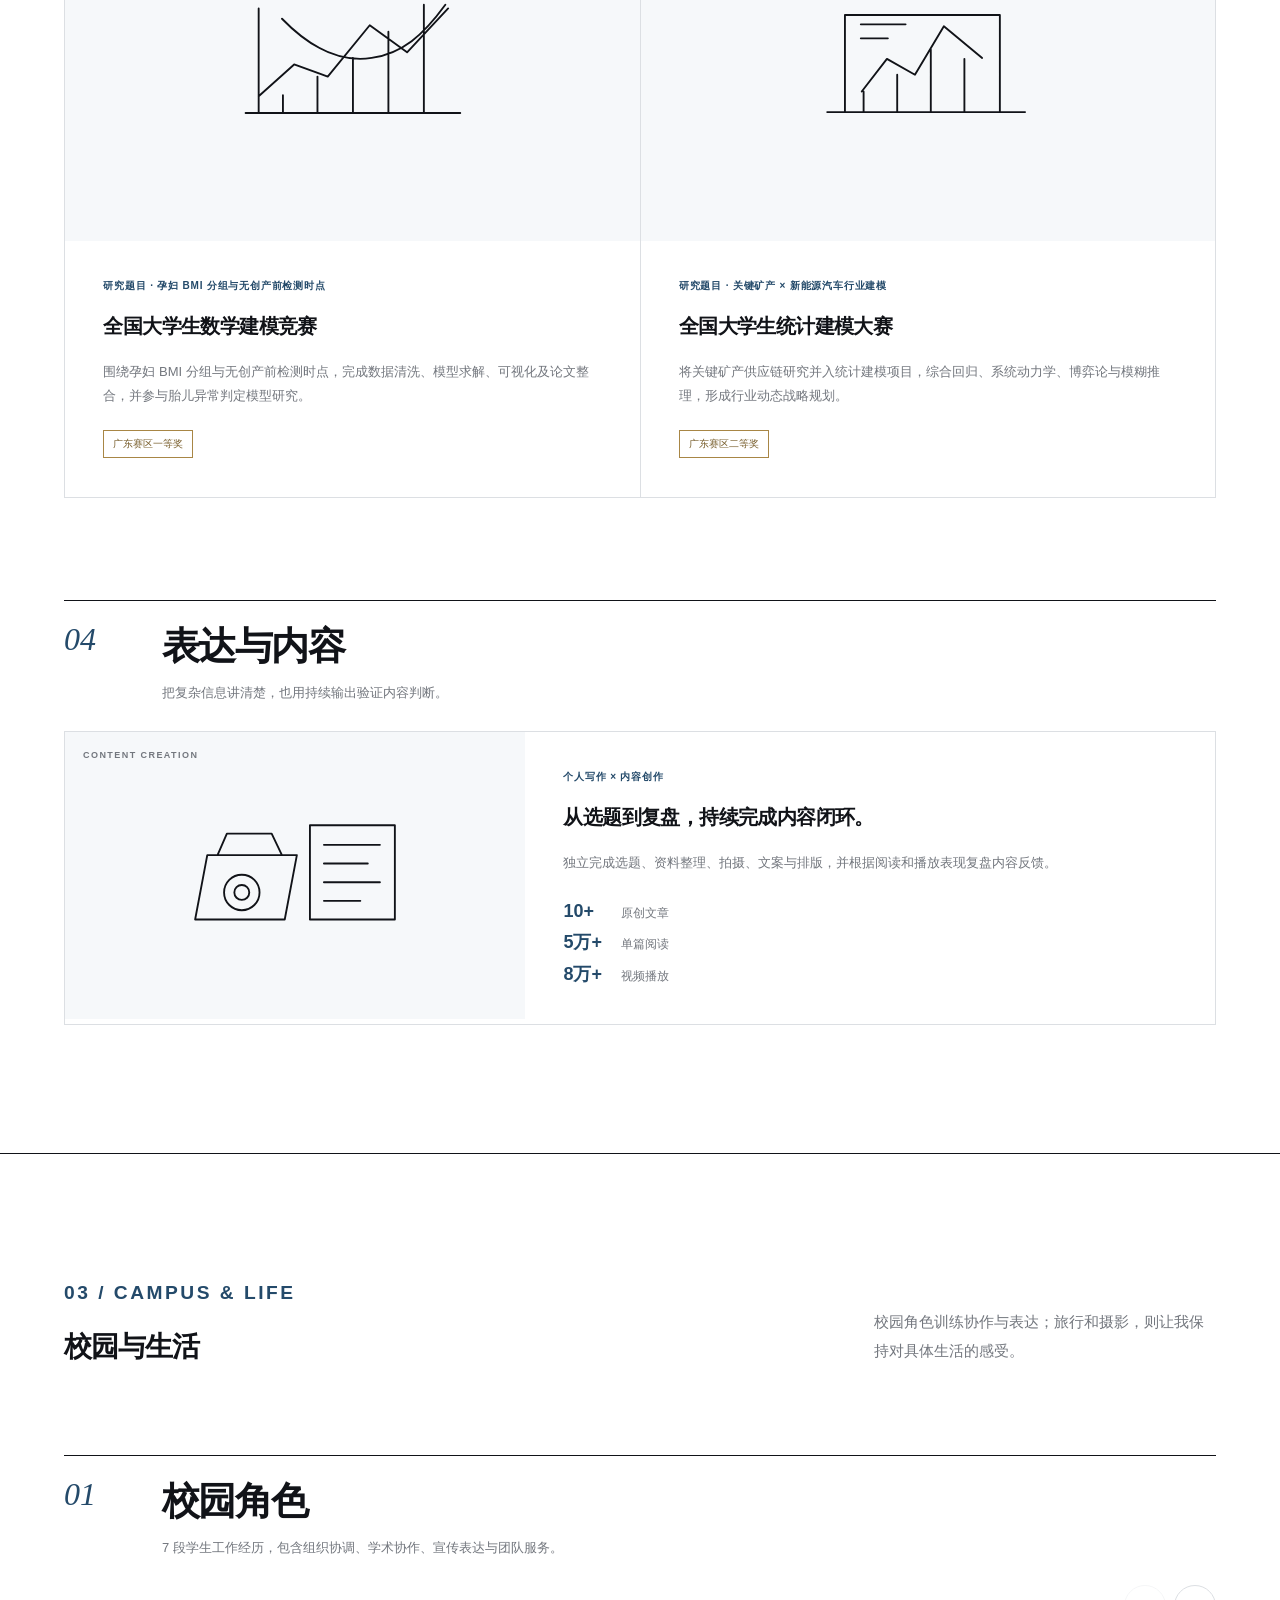
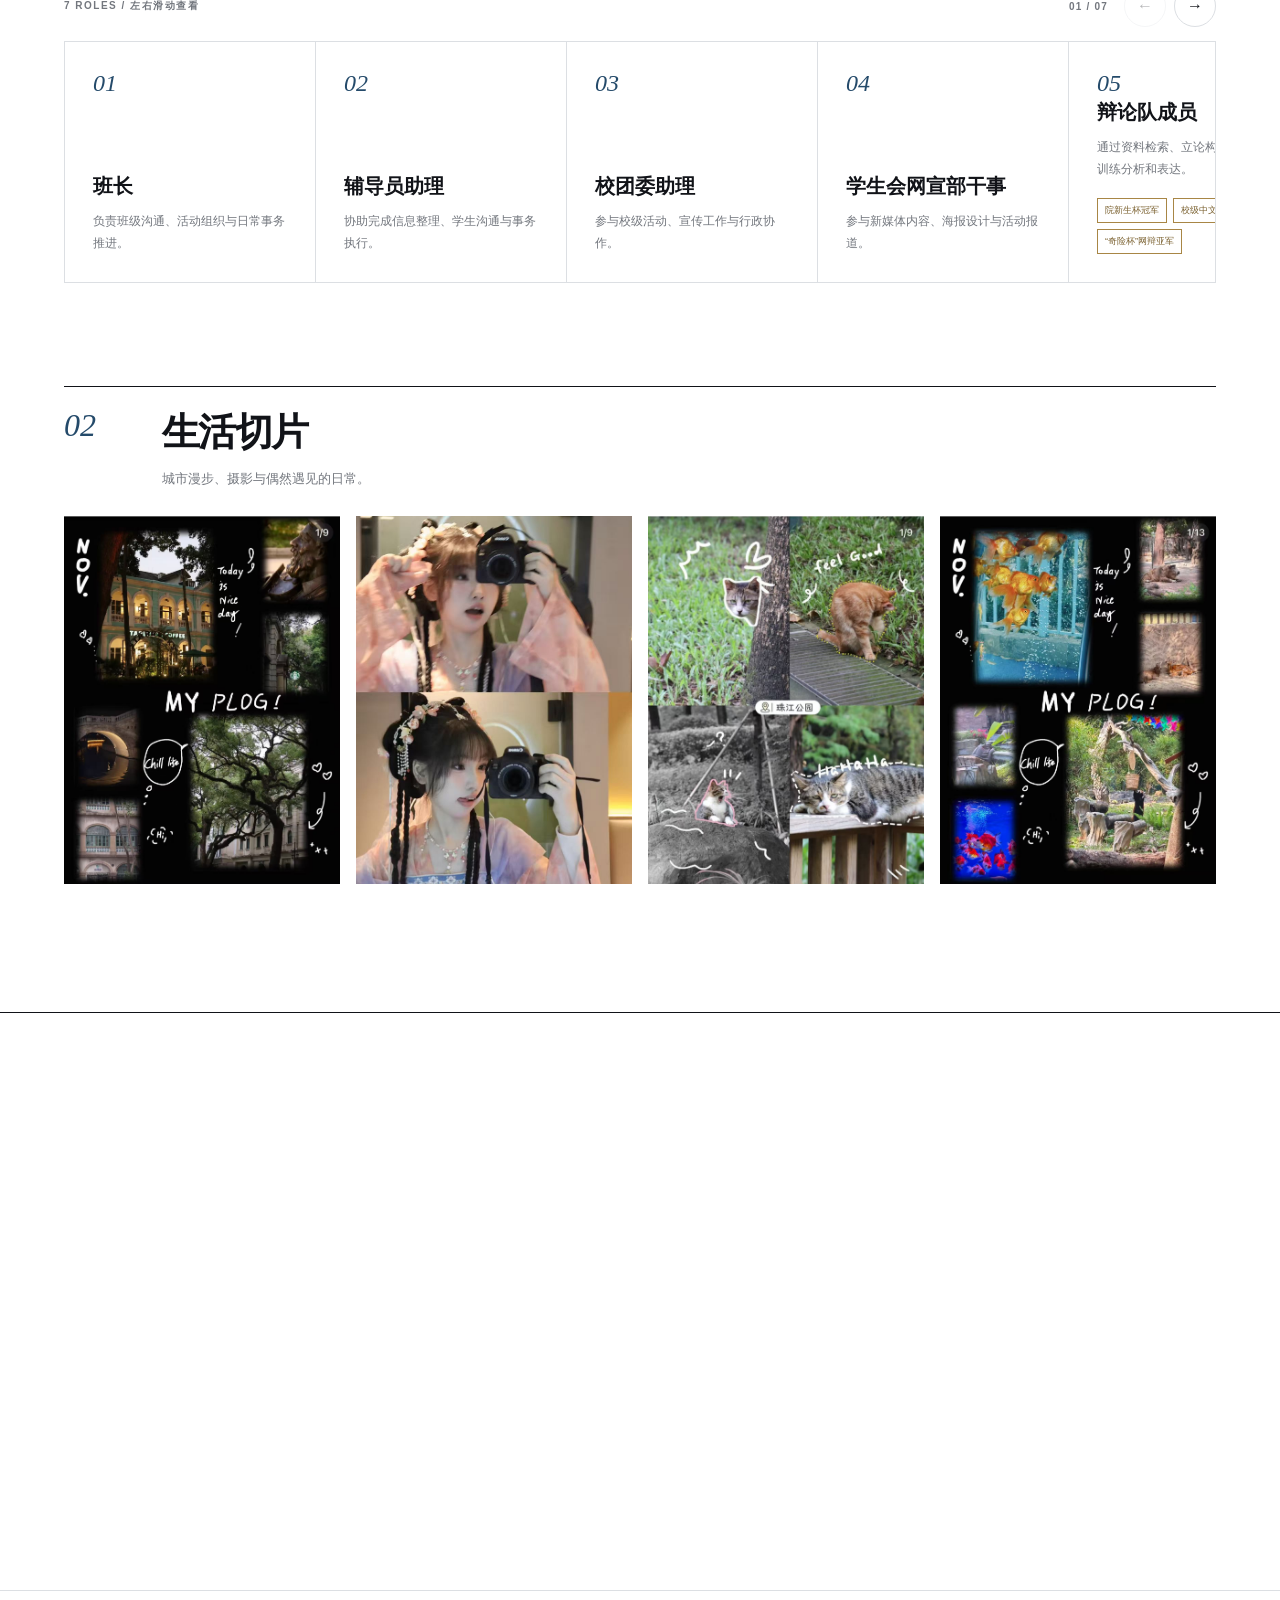
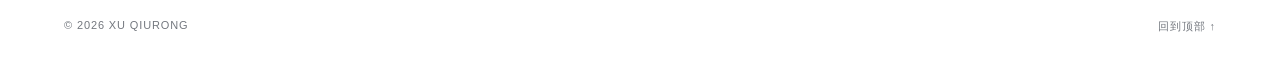
==== commit fc7508a0: "Refine hero and mobile project carousels" ====
--- a/lineart/index.html
+++ b/lineart/index.html
@@ -6,7 +6,7 @@
   <meta name="description" content="许秋容的个人作品集：市场分析、学术研究与项目协同。">
   <meta name="theme-color" content="#ffffff">
   <title>许秋容｜Portfolio</title>
-  <link rel="stylesheet" href="styles.css?v=20261020-contact2">
+  <link rel="stylesheet" href="styles.css?v=20261020-hero-carousel1">
 </head>
 <body>
   <a class="skip-link" href="#main">跳到主要内容</a>
@@ -28,9 +28,9 @@
     <section class="hero section-shell" id="home">
       <div class="hero-copy reveal">
         <p class="kicker">PORTFOLIO · 2026</p>
-        <h1><span>HALO!</span>我是许秋容</h1>
+        <h1><span class="hero-greeting">HALO!</span><span class="hero-name-line">我是许秋容 <em>Chloe</em></span></h1>
         <p class="hero-position">市场运营 <i>×</i> 数据分析 <i>×</i> 项目协同</p>
-        <p class="hero-note">HK<br><em>保持好奇，探索自己的职业方向 ing...</em></p>
+        <p class="hero-note">广东外语外贸大学经济学专业 → HK<br><em>保持好奇，探索自己的职业方向 ing...</em></p>
         <div class="hero-actions">
           <a class="button primary" href="#experience">查看经历 <span>→</span></a>
           <a class="text-link" href="#projects">浏览项目</a>
@@ -78,7 +78,7 @@
 
     <section class="experience section-shell" id="experience">
       <header class="section-heading reveal">
-        <div><p class="kicker">01 / EXPERIENCE</p><h2>在不同场景里，<br>训练同一种解决问题的能力。</h2></div>
+        <div><p class="kicker">01 / EXPERIENCE</p><h2>在多段实习中，<br>锻炼自己解决问题的能力。</h2></div>
         <p>从世界五百强企业到国家级展会，从内容平台到金融与公共服务。方向不完全相同，但每段经历都让我更快理解业务、识别问题并推动落地。</p>
       </header>
 
@@ -151,7 +151,9 @@
 
       <section class="project-group reveal" aria-labelledby="market-heading">
         <header class="project-group-heading"><span>01</span><div><h3 id="market-heading">市场分析</h3><p>从跨境电商到文化消费，围绕市场、用户与传播问题形成可执行的分析结论。</p></div></header>
-        <div class="project-grid market-projects">
+        <div class="project-carousel" data-carousel>
+          <div class="carousel-toolbar"><span>3 PIECES / 左右滑动查看</span><div class="carousel-nav"><b data-count>01 / 03</b><button type="button" data-prev aria-label="上一个市场分析项目">←</button><button type="button" data-next aria-label="下一个市场分析项目">→</button></div></div>
+          <div class="project-rail market-projects" data-rail tabindex="0">
           <article class="project-card feature-card">
             <div class="project-art"><svg viewBox="0 0 300 190" aria-hidden="true"><path d="M27 43h157v105H27zM27 65h157M43 53h2M55 53h2M67 53h2M45 82h38v43H45zM96 82h69M96 98h56M96 114h42M207 146h73M219 146v-35M242 146V90M266 146V66M207 91l27-24 18 11 27-32M279 46v16M279 46h-16"/><circle cx="64" cy="103" r="8"/></svg><span>E-COMMERCE ANALYSIS</span></div>
             <div class="project-copy"><p class="project-type">DIGITAL TRADE · 数字贸易大赛</p><h3>跨境电商市场与选品分析</h3><p>围绕 Amazon 女装与男鞋市场，整理行业、商品与用户评价数据，使用 Excel、BI 工具分析市场规模、竞争格局与消费者偏好，完成 4 份市场报告及运营策略。</p><div class="award-line"><span>华南赛区一等奖</span><span>全国总决赛二等奖</span></div><button class="project-more" type="button" data-dialog="dialog-digital">查看奖项 <span>↗</span></button></div>
@@ -166,6 +168,7 @@
             <div class="project-art"><svg viewBox="0 0 300 190" aria-hidden="true"><circle cx="55" cy="67" r="22"/><path d="M21 148c5-35 20-54 34-54s29 19 34 54M112 43h80v105h-80zM129 65h46M129 83h33M129 120l11 11 28-31M210 67h65M242 35v64M210 67l18-17M210 67l18 17M275 67l-18-17M275 67l-18 17M211 148c5-35 18-54 31-54 14 0 27 19 32 54"/><circle cx="242" cy="67" r="22"/></svg><span>TALENT MATCHING</span></div>
             <div class="project-copy"><p class="project-type">FAVE PLAN · 用户研究</p><h3>“斐沃（FAVE）”高校就业指导服务计划</h3><p>面向高校在校生，围绕人才培养、职业规划、人才评估与人岗匹配设计数智化服务模式；负责市场调研、用户痛点分析与营销策略。</p><div class="tag-row"><span>市场调研</span><span>用户痛点</span><span>营销策略</span></div></div>
           </article>
+          </div>
         </div>
       </section>
 
@@ -199,7 +202,9 @@
 
       <section class="project-group reveal" aria-labelledby="model-heading">
         <header class="project-group-heading"><span>03</span><div><h3 id="model-heading">数学建模</h3><p>把复杂问题转化为可计算、可验证、可解释的模型与结论。</p></div></header>
-        <div class="project-grid model-projects">
+        <div class="project-carousel" data-carousel>
+          <div class="carousel-toolbar"><span>2 PIECES / 左右滑动查看</span><div class="carousel-nav"><b data-count>01 / 02</b><button type="button" data-prev aria-label="上一个数学建模项目">←</button><button type="button" data-next aria-label="下一个数学建模项目">→</button></div></div>
+          <div class="project-rail model-projects" data-rail tabindex="0">
           <article class="project-card">
             <div class="project-art"><svg viewBox="0 0 300 190" aria-hidden="true"><path d="M36 150h230M50 150V38M50 132l38-34 36 13 45-55 40 29 44-47M75 49c32 33 63 47 96 42s55-24 79-57M76 150v-19M113 150v-39M151 150V91M189 150V63M227 150V34"/></svg><span>MATH MODELING</span></div>
             <div class="project-copy"><p class="project-type">研究题目 · 孕妇 BMI 分组与无创产前检测时点</p><h3>全国大学生数学建模竞赛</h3><p>围绕孕妇 BMI 分组与无创产前检测时点，完成数据清洗、模型求解、可视化及论文整合，并参与胎儿异常判定模型研究。</p><div class="award-line"><span>广东赛区一等奖</span></div></div>
@@ -209,6 +214,7 @@
             <div class="project-art"><svg viewBox="0 0 300 190" aria-hidden="true"><path d="M42 149h212M61 149V45h166v104M79 127l27-35 30 17 31-52 41 34M78 70h29M78 55h48M81 127v22M117 109v40M153 82v67M189 92v57"/></svg><span>STATISTICAL MODELING</span></div>
             <div class="project-copy"><p class="project-type">研究题目 · 关键矿产 × 新能源汽车行业建模</p><h3>全国大学生统计建模大赛</h3><p>将关键矿产供应链研究并入统计建模项目，综合回归、系统动力学、博弈论与模糊推理，形成行业动态战略规划。</p><div class="award-line"><span>广东赛区二等奖</span></div></div>
           </article>
+          </div>
         </div>
       </section>
 
@@ -261,7 +267,7 @@
       <div class="contact-copy reveal">
         <p class="kicker">04 / CONTACT</p>
         <h2>谢谢您看到这里！</h2>
-        <p class="contact-growth">这个网站还在继续生长.....<br>无论是鼓励、机会、建议，还是直接的批评，都欢迎留言——我会认真听取，继续努力^^</p>
+        <p class="contact-growth">这个网站还在继续成长.....<br>无论是鼓励、机会、建议，还是直接的批评，都欢迎留言——我会认真听取，继续努力^^</p>
         <div class="contact-links">
           <button class="contact-message" type="button" data-dialog="dialog-contact">给我留言 <span>↗</span></button>
         </div>
--- a/lineart/styles.css
+++ b/lineart/styles.css
@@ -35,8 +35,10 @@
 .section-shell { width: min(100%, var(--max)); margin: 0 auto; padding-left: var(--pad); padding-right: var(--pad); }
 .hero { position: relative; display: grid; grid-template-columns: minmax(360px,.83fr) minmax(520px,1.35fr); gap: clamp(36px, 6vw, 104px); align-items: center; min-height: calc(100svh - 82px); padding-top: clamp(64px,8vw,118px); padding-bottom: clamp(72px,8vw,124px); }
 .kicker { margin: 0 0 28px; color: var(--muted); font-size: 11px; font-weight: 650; letter-spacing: .19em; }
-.hero h1 { margin: 0; font-size: clamp(48px,6vw,94px); line-height: .95; letter-spacing: -.055em; }
-.hero h1 span { display: block; margin-bottom: 14px; font-size: .82em; letter-spacing: -.03em; }
+.hero h1 { margin: 0; font-size: clamp(48px,5.4vw,84px); line-height: 1.02; letter-spacing: -.05em; }
+.hero h1 .hero-greeting { display: block; margin-bottom: 17px; color: var(--blue); font-family: Georgia, "Times New Roman", serif; font-size: .58em; font-style: italic; font-weight: 400; letter-spacing: .02em; }
+.hero-name-line { display: flex; align-items: baseline; flex-wrap: wrap; gap: 12px 20px; }
+.hero-name-line em { color: var(--muted); font-family: Georgia, "Times New Roman", serif; font-size: .28em; font-style: italic; font-weight: 400; letter-spacing: .08em; }
 .hero-position { margin: 32px 0 0; font-size: clamp(18px,1.6vw,26px); letter-spacing: .03em; }
 .hero-position i { padding: 0 .35em; color: var(--blue); font-style: normal; }
 .hero-note { max-width: 520px; margin: 22px 0 0; color: var(--muted); font-size: 15px; line-height: 1.95; }
@@ -62,7 +64,7 @@
 .section-heading { display: grid; grid-template-columns: 1.45fr .7fr; gap: clamp(48px,8vw,150px); align-items: end; margin-bottom: clamp(64px,7vw,110px); }
 .section-heading--single { grid-template-columns: 1fr; }
 .section-heading .kicker, .contact-copy > .kicker { margin-bottom: 24px; color: var(--blue); font-size: clamp(18px,1.5vw,22px); letter-spacing: .13em; }
-.section-heading h2 { margin: 0; font-size: clamp(30px,2.8vw,44px); line-height: 1.24; letter-spacing: -.04em; }
+.section-heading h2 { margin: 0; font-size: clamp(25px,2.2vw,36px); line-height: 1.32; letter-spacing: -.035em; }
 .section-heading > p { margin: 0; color: var(--muted); font-size: 15px; line-height: 1.95; }
 
 .experience-tabs { display: grid; grid-template-columns: repeat(5,1fr); border-bottom: 1px solid var(--ink); }
@@ -100,7 +102,6 @@
 .project-group-heading h3 { margin: 0; font-size: clamp(28px,3vw,44px); letter-spacing: -.04em; }
 .project-group-heading p { max-width: 720px; margin: 9px 0 0; color: var(--muted); font-size: 13px; line-height: 1.8; }
 .project-grid { display: grid; grid-template-columns: repeat(2,minmax(0,1fr)); gap: 1px; background: var(--line); border: 1px solid var(--line); }
-.market-projects { grid-template-columns: repeat(3,minmax(0,1fr)); }
 .content-projects { grid-template-columns: 1fr; }
 .carousel-toolbar { display: flex; justify-content: space-between; align-items: center; gap: 20px; margin-bottom: 14px; }
 .carousel-toolbar > span { color: var(--muted); font-size: 10px; font-weight: 700; letter-spacing: .15em; }
@@ -187,7 +188,6 @@
 @media (max-width: 1120px) {
   .hero { grid-template-columns: .85fr 1.15fr; gap: 38px; }
   .quick-facts { grid-template-columns: repeat(2,1fr); row-gap: 18px; }
-  .market-projects { grid-template-columns: repeat(2,minmax(0,1fr)); }
   .project-art { min-height: 220px; }
 }
 
@@ -209,7 +209,7 @@
   .quick-facts { margin-top: 44px; }
   .scroll-cue { display: none; }
   .section-heading { grid-template-columns: 1fr; gap: 26px; }
-  .section-heading h2 { font-size: clamp(28px,7vw,36px); }
+  .section-heading h2 { font-size: clamp(25px,6vw,32px); }
   .section-heading > p { max-width: 580px; }
   .experience-tabs { grid-template-columns: 1fr; border-top: 1px solid var(--ink); }
   .experience-tab { flex-direction: row; align-items: center; gap: 18px; min-height: 0; padding: 15px 42px 15px 12px; border-left: 0 !important; border-right: 0; border-bottom: 1px solid var(--line); }
@@ -235,7 +235,10 @@
   .site-header { padding-left: 20px; padding-right: 12px; }
   .brand { font-size: 13px; }
   .hero { padding-top: 54px; }
-  .hero h1 { font-size: 53px; }
+  .hero h1 { font-size: 48px; }
+  .hero h1 .hero-greeting { margin-bottom: 13px; }
+  .hero-name-line { gap: 8px 12px; }
+  .hero-name-line em { font-size: 15px; }
   .hero-position { font-size: 17px; line-height: 1.7; }
   .hero-note { font-size: 13px; }
   .hero-actions { gap: 18px; }
@@ -243,7 +246,7 @@
   .quick-facts { gap: 18px 8px; }
   .section-heading { margin-bottom: 50px; }
   .section-heading .kicker, .contact-copy > .kicker { font-size: 18px; }
-  .section-heading h2 { font-size: 28px; }
+  .section-heading h2 { font-size: 25px; }
   .contact-copy h2 { font-size: 26px; }
   .experience, .projects, .life { padding-top: 86px; padding-bottom: 86px; }
   .panel-top h3 { font-size: 28px; }
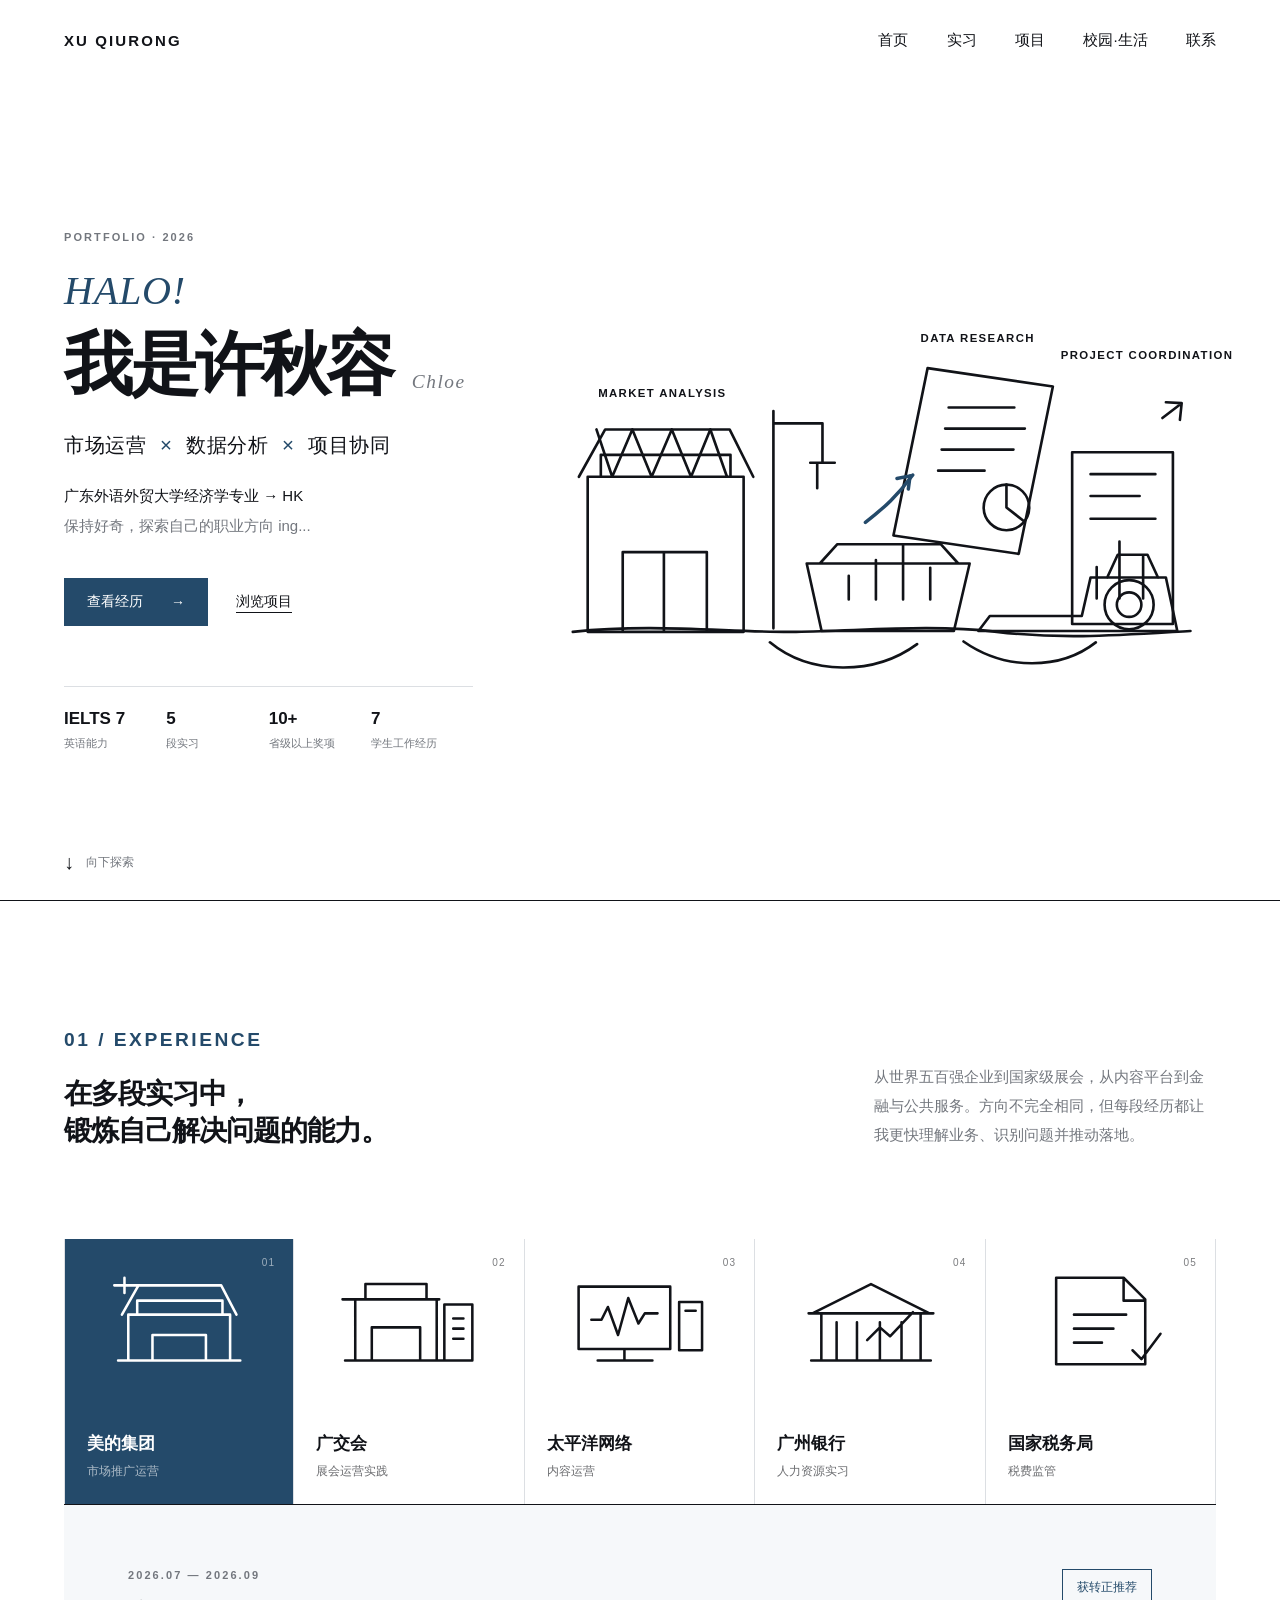
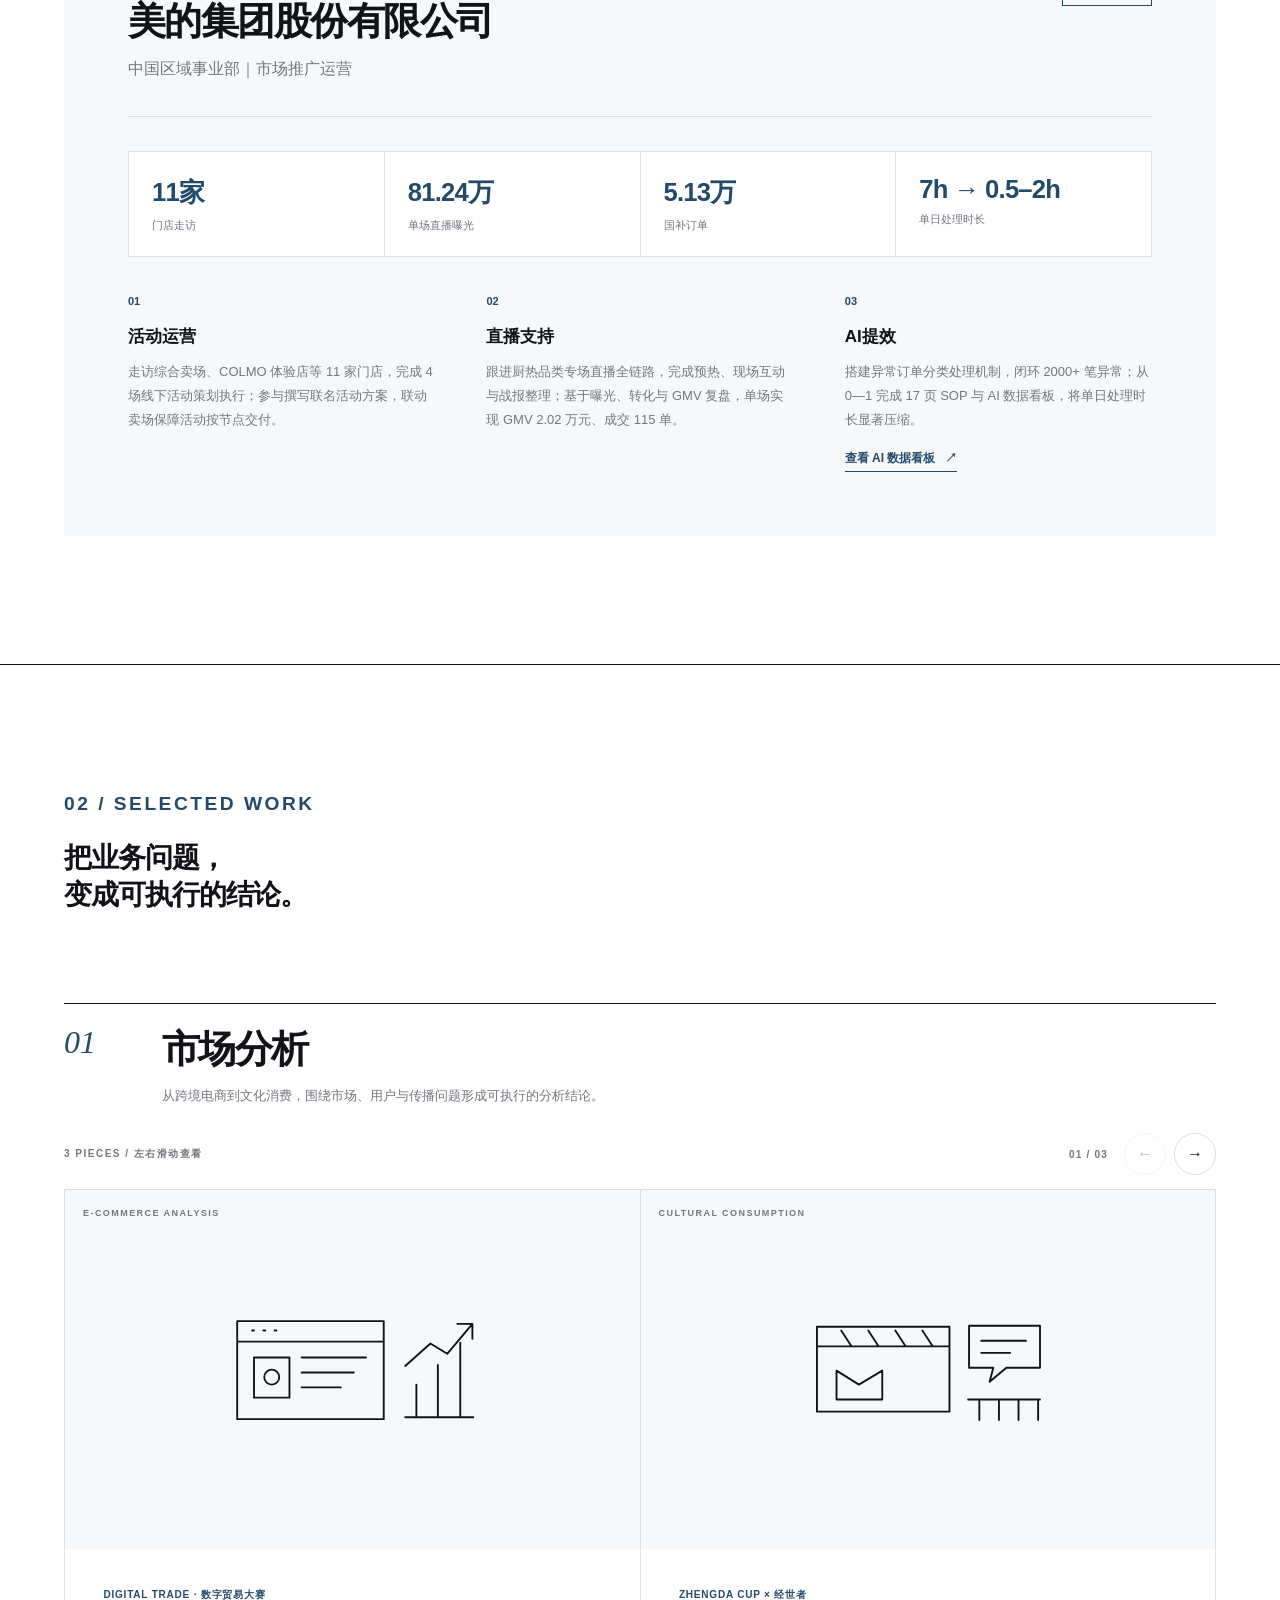
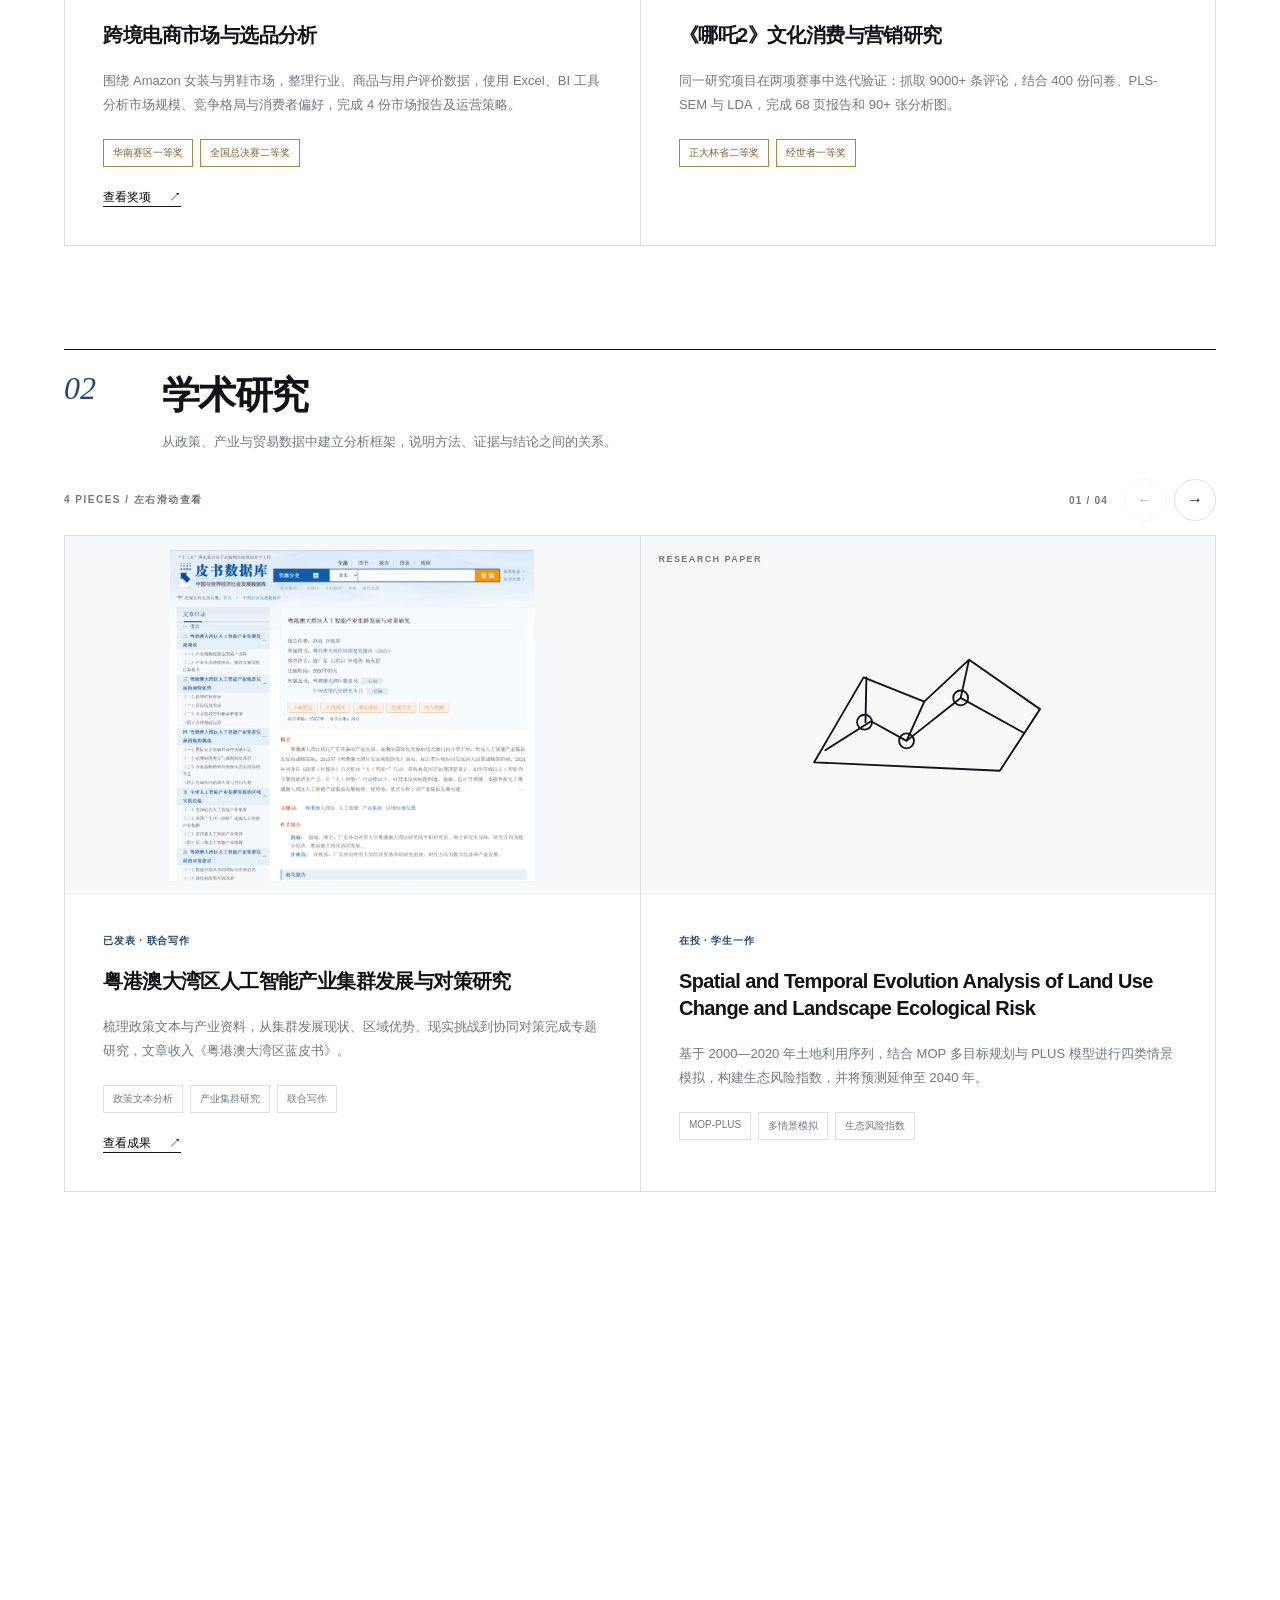
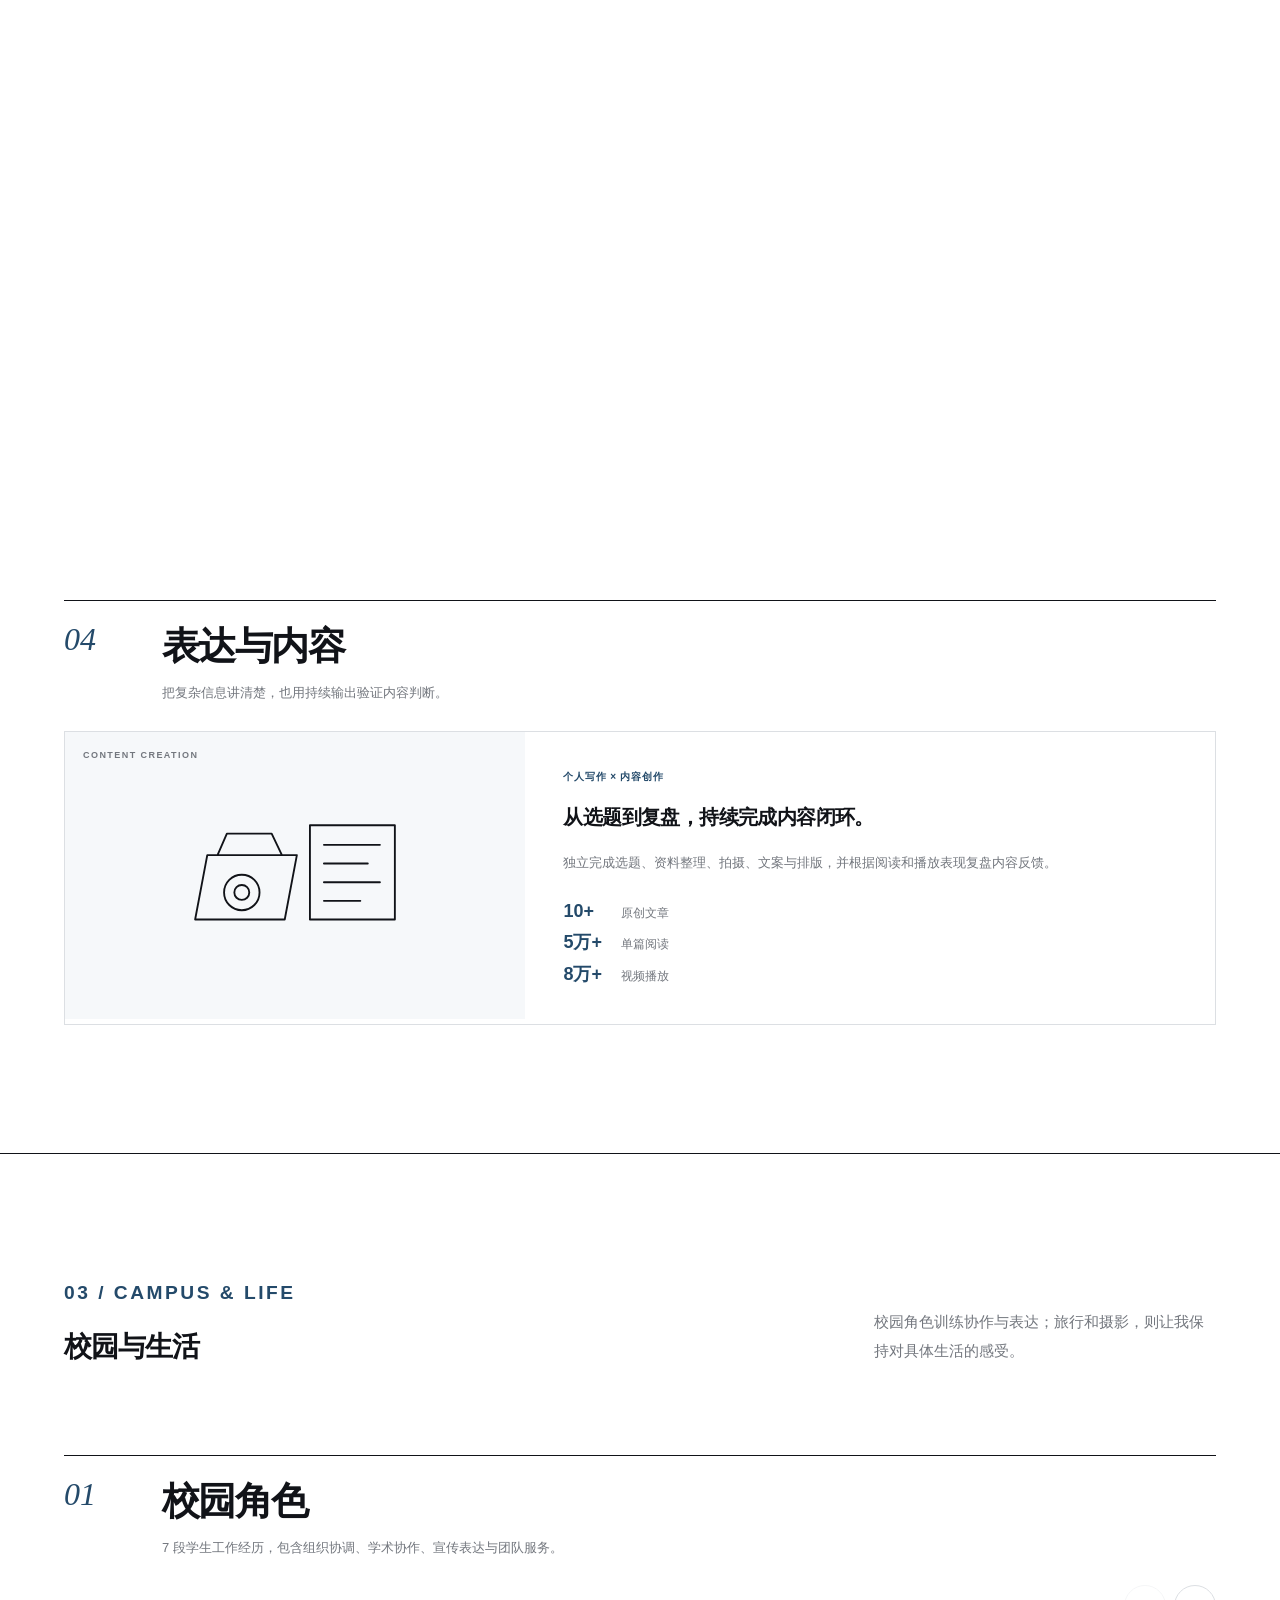
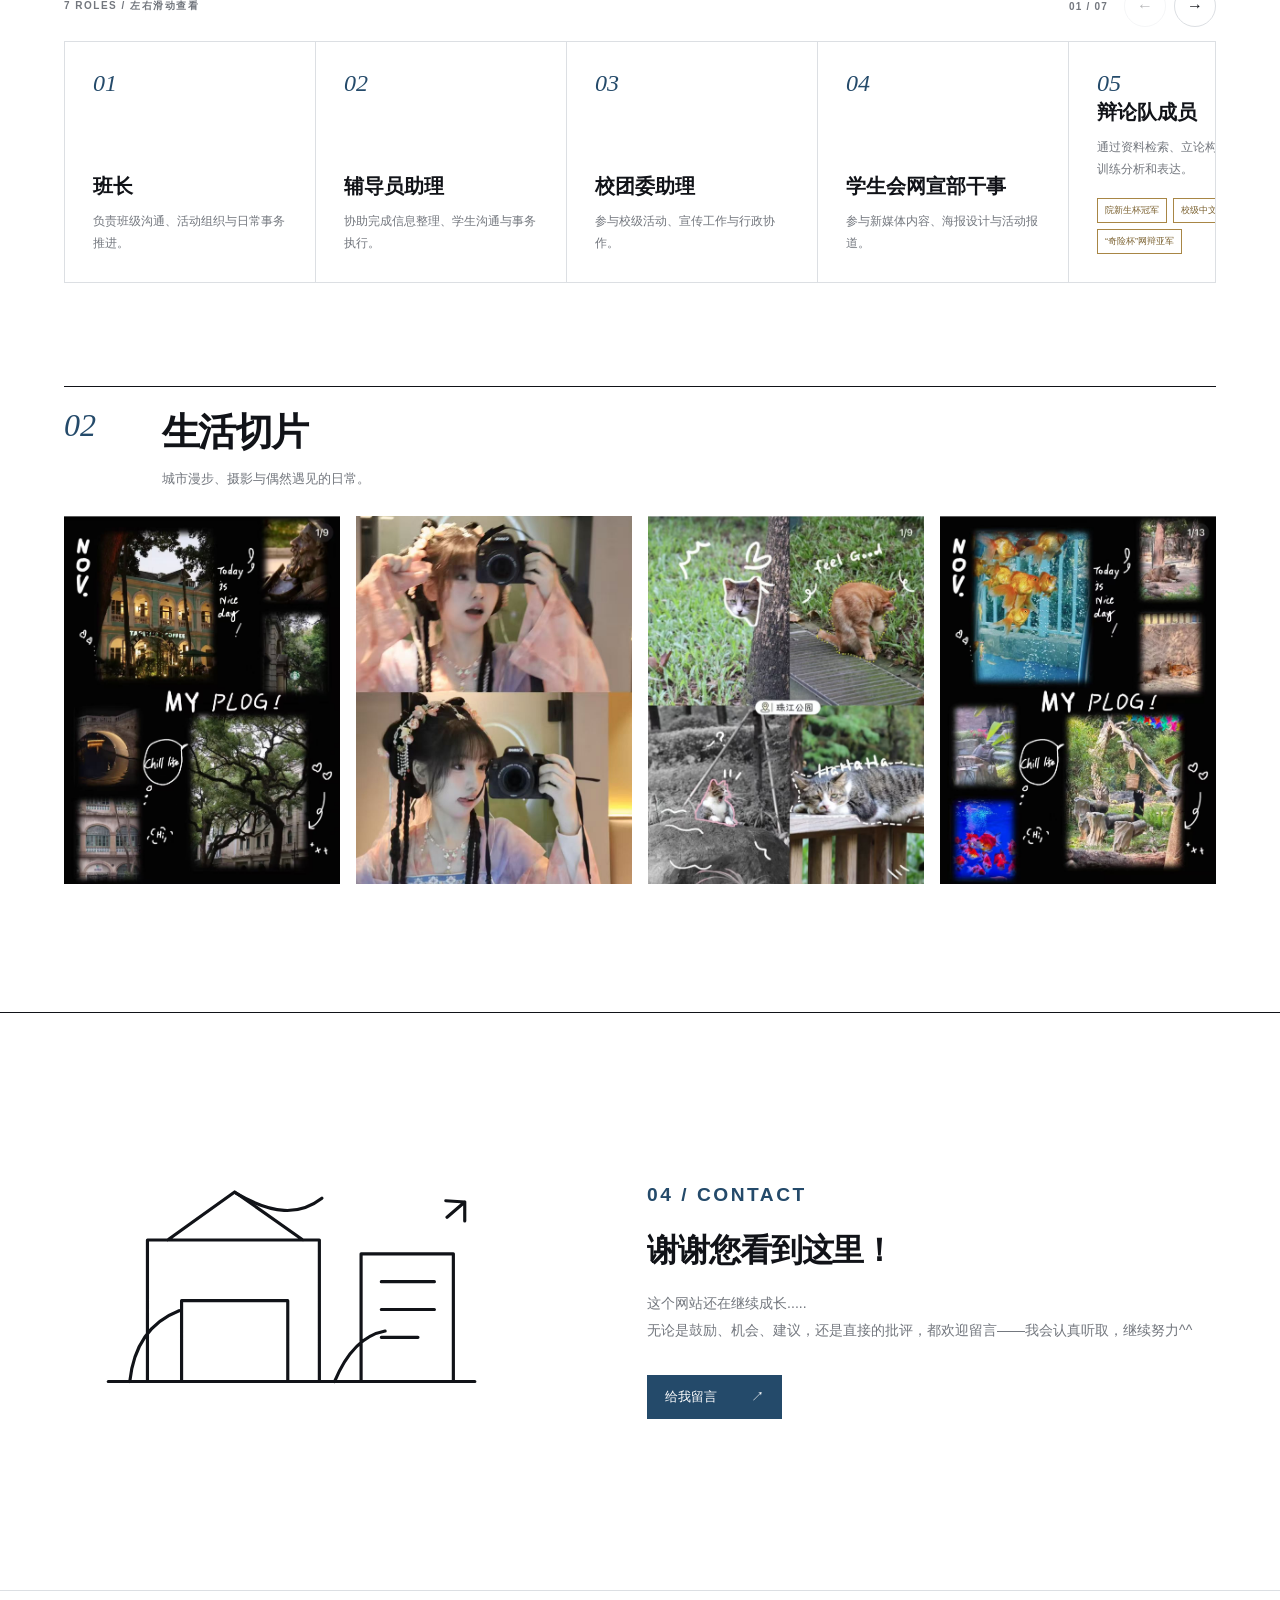
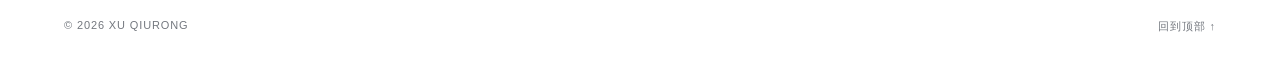
==== commit 9678419b: "Reorder hero facts and refine text contrast" ====
--- a/lineart/index.html
+++ b/lineart/index.html
@@ -6,7 +6,7 @@
   <meta name="description" content="许秋容的个人作品集：市场分析、学术研究与项目协同。">
   <meta name="theme-color" content="#ffffff">
   <title>许秋容｜Portfolio</title>
-  <link rel="stylesheet" href="styles.css?v=20261020-hero-carousel1">
+  <link rel="stylesheet" href="styles.css?v=20261020-hero-order1">
 </head>
 <body>
   <a class="skip-link" href="#main">跳到主要内容</a>
@@ -36,10 +36,10 @@
           <a class="text-link" href="#projects">浏览项目</a>
         </div>
         <ul class="quick-facts" aria-label="个人标签">
+          <li><b>IELTS 7</b><span>英语能力</span></li>
           <li><b>5</b><span>段实习</span></li>
           <li><b>10+</b><span>省级以上奖项</span></li>
           <li><b>7</b><span>学生工作经历</span></li>
-          <li><b>IELTS 7</b><span>英语能力</span></li>
         </ul>
       </div>
 
--- a/lineart/styles.css
+++ b/lineart/styles.css
@@ -41,8 +41,8 @@
 .hero-name-line em { color: var(--muted); font-family: Georgia, "Times New Roman", serif; font-size: .28em; font-style: italic; font-weight: 400; letter-spacing: .08em; }
 .hero-position { margin: 32px 0 0; font-size: clamp(18px,1.6vw,26px); letter-spacing: .03em; }
 .hero-position i { padding: 0 .35em; color: var(--blue); font-style: normal; }
-.hero-note { max-width: 520px; margin: 22px 0 0; color: var(--muted); font-size: 15px; line-height: 1.95; }
-.hero-note em { color: var(--ink); font-style: normal; }
+.hero-note { max-width: 520px; margin: 22px 0 0; color: var(--ink); font-size: 15px; line-height: 1.95; }
+.hero-note em { color: var(--muted); font-style: normal; }
 .hero-actions { display: flex; align-items: center; gap: 28px; margin-top: 38px; }
 .button { display: inline-flex; align-items: center; justify-content: center; gap: 28px; min-height: 48px; padding: 0 22px; border: 1px solid var(--ink); text-decoration: none; font-size: 14px; transition: background .2s, color .2s, transform .2s; }
 .button:hover { transform: translateY(-2px); }
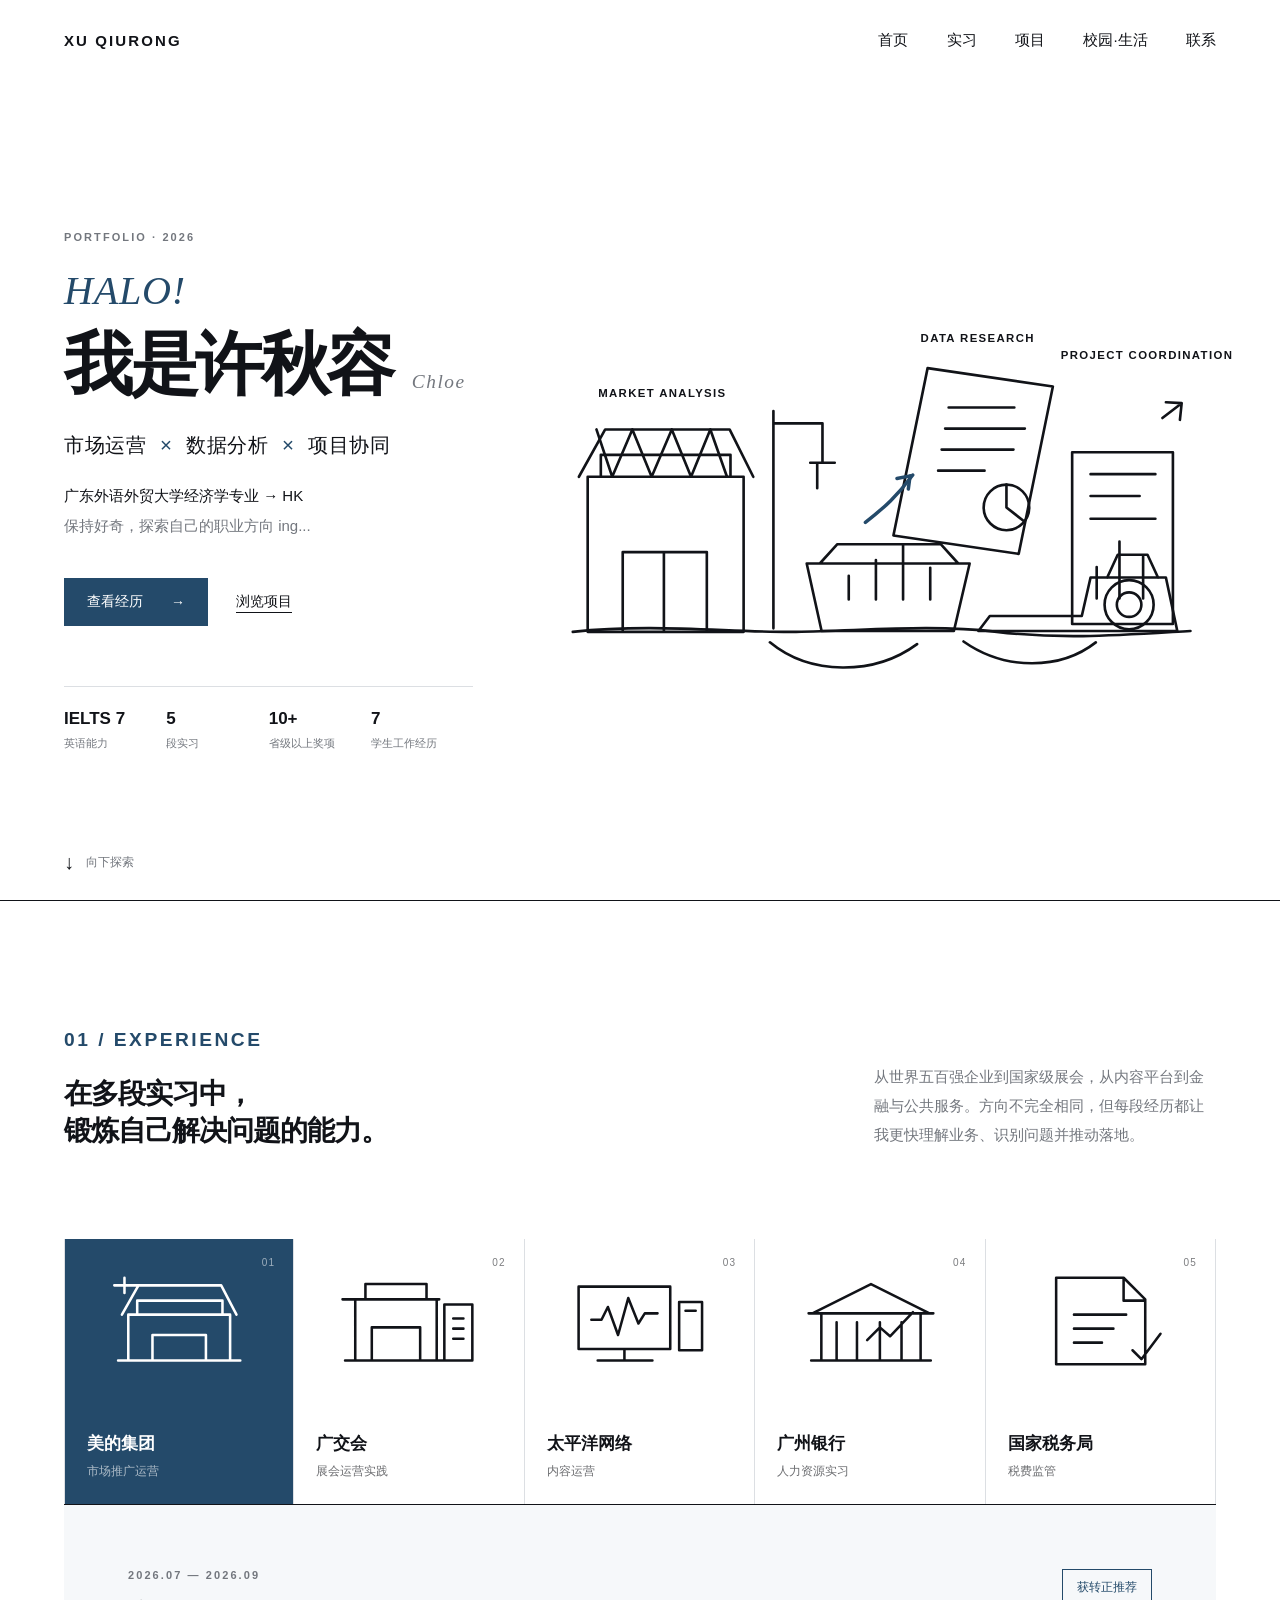
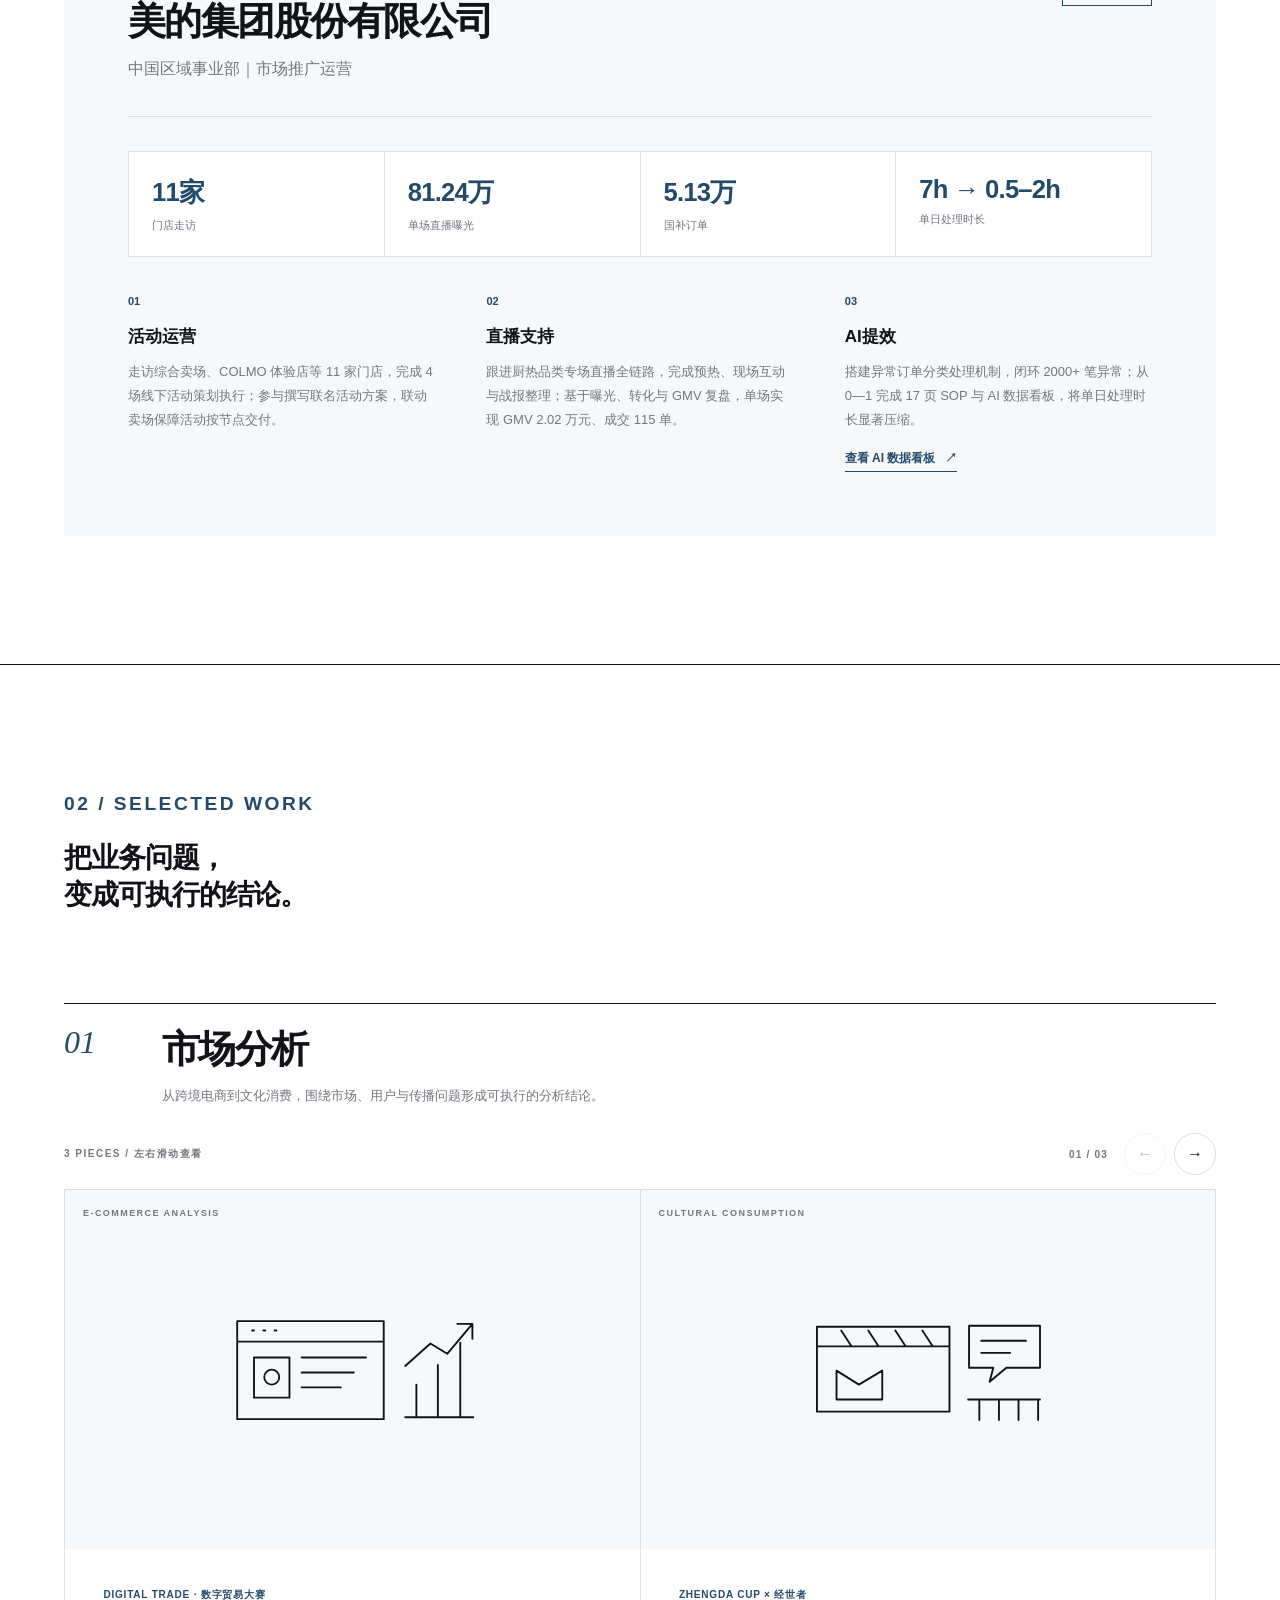
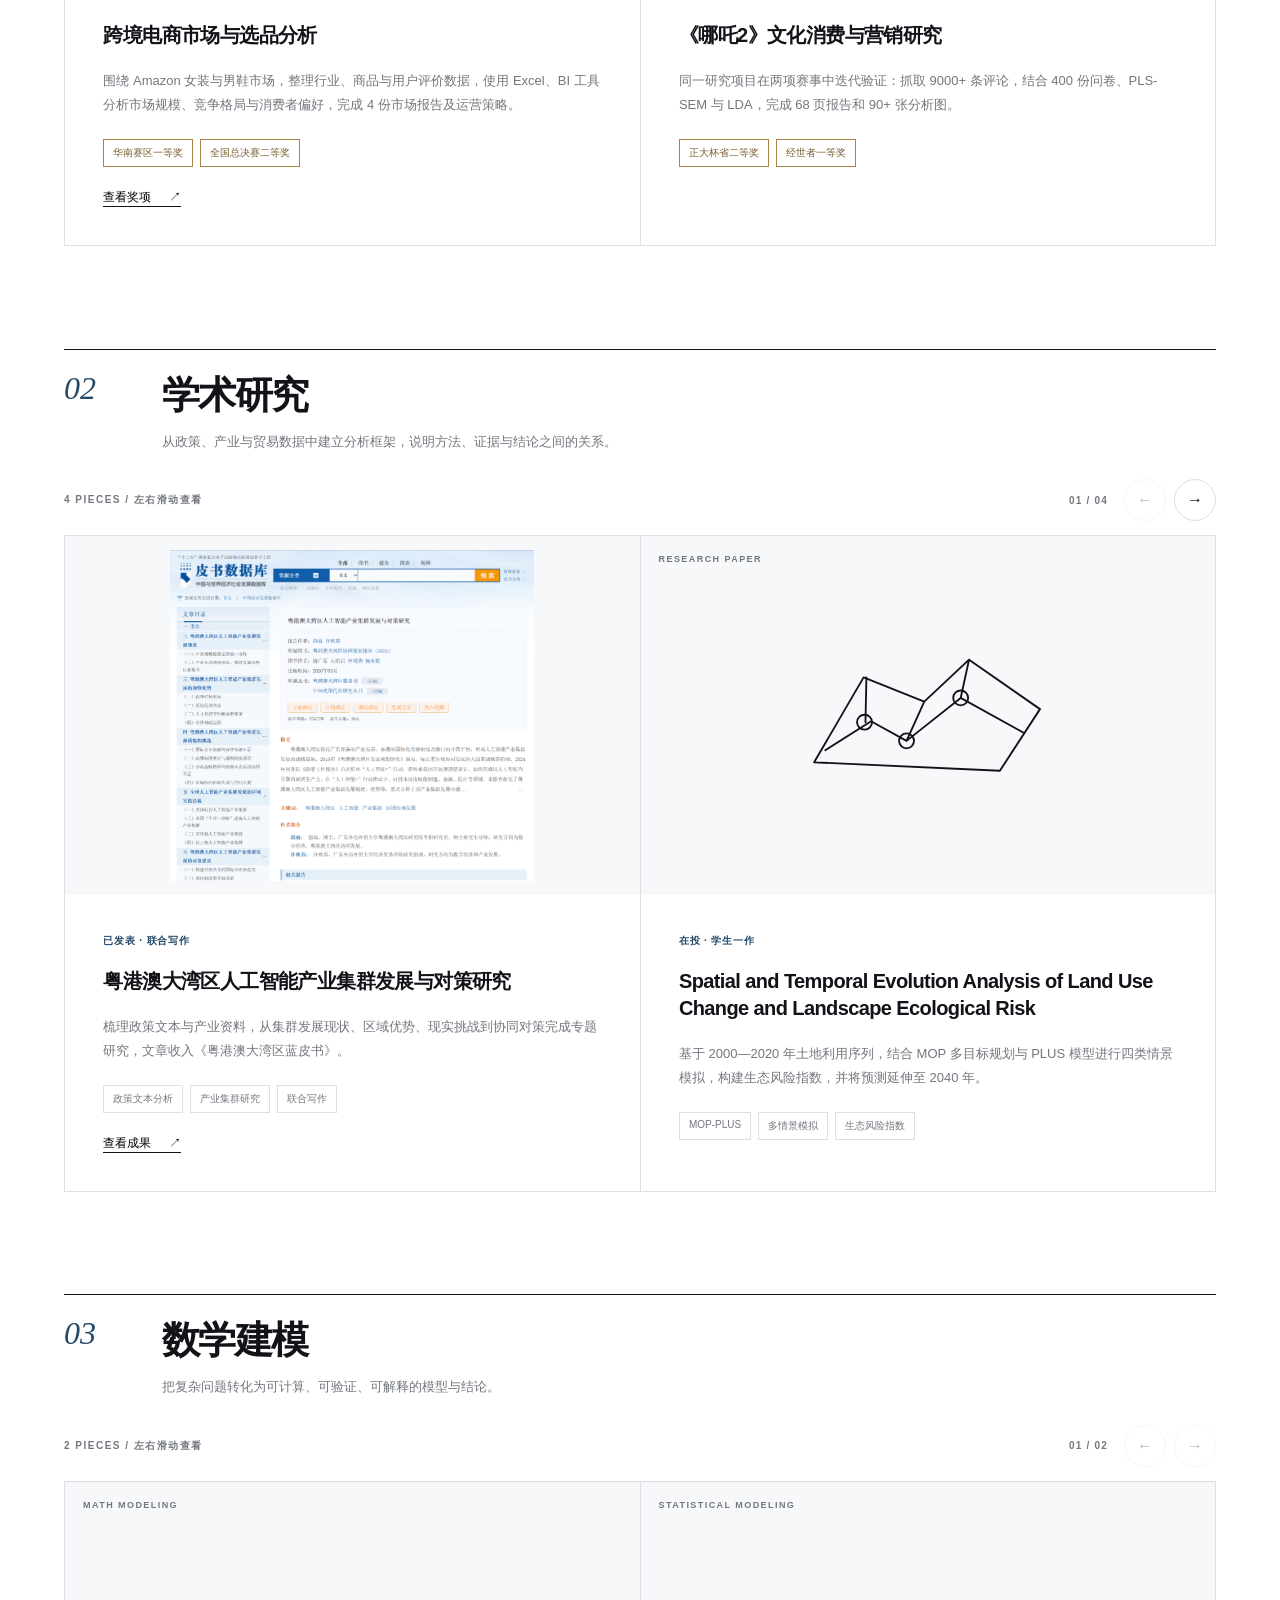
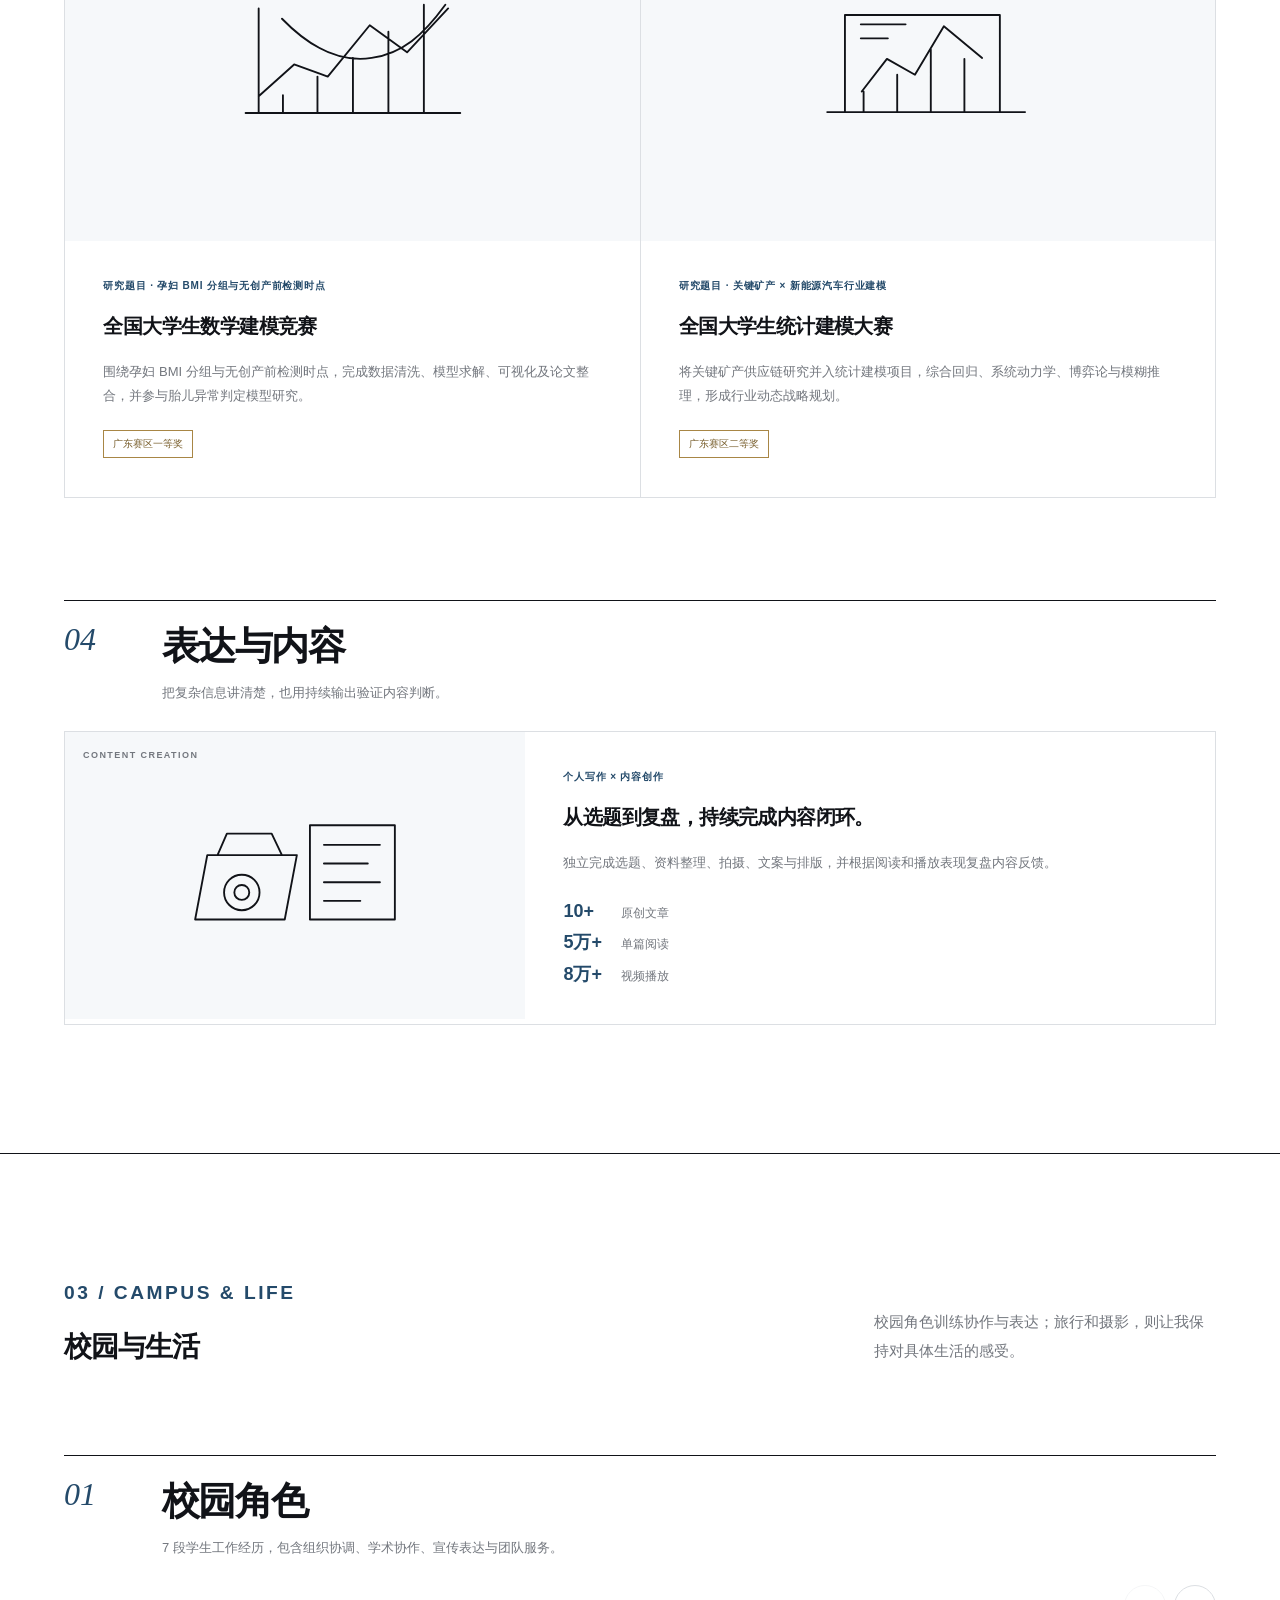
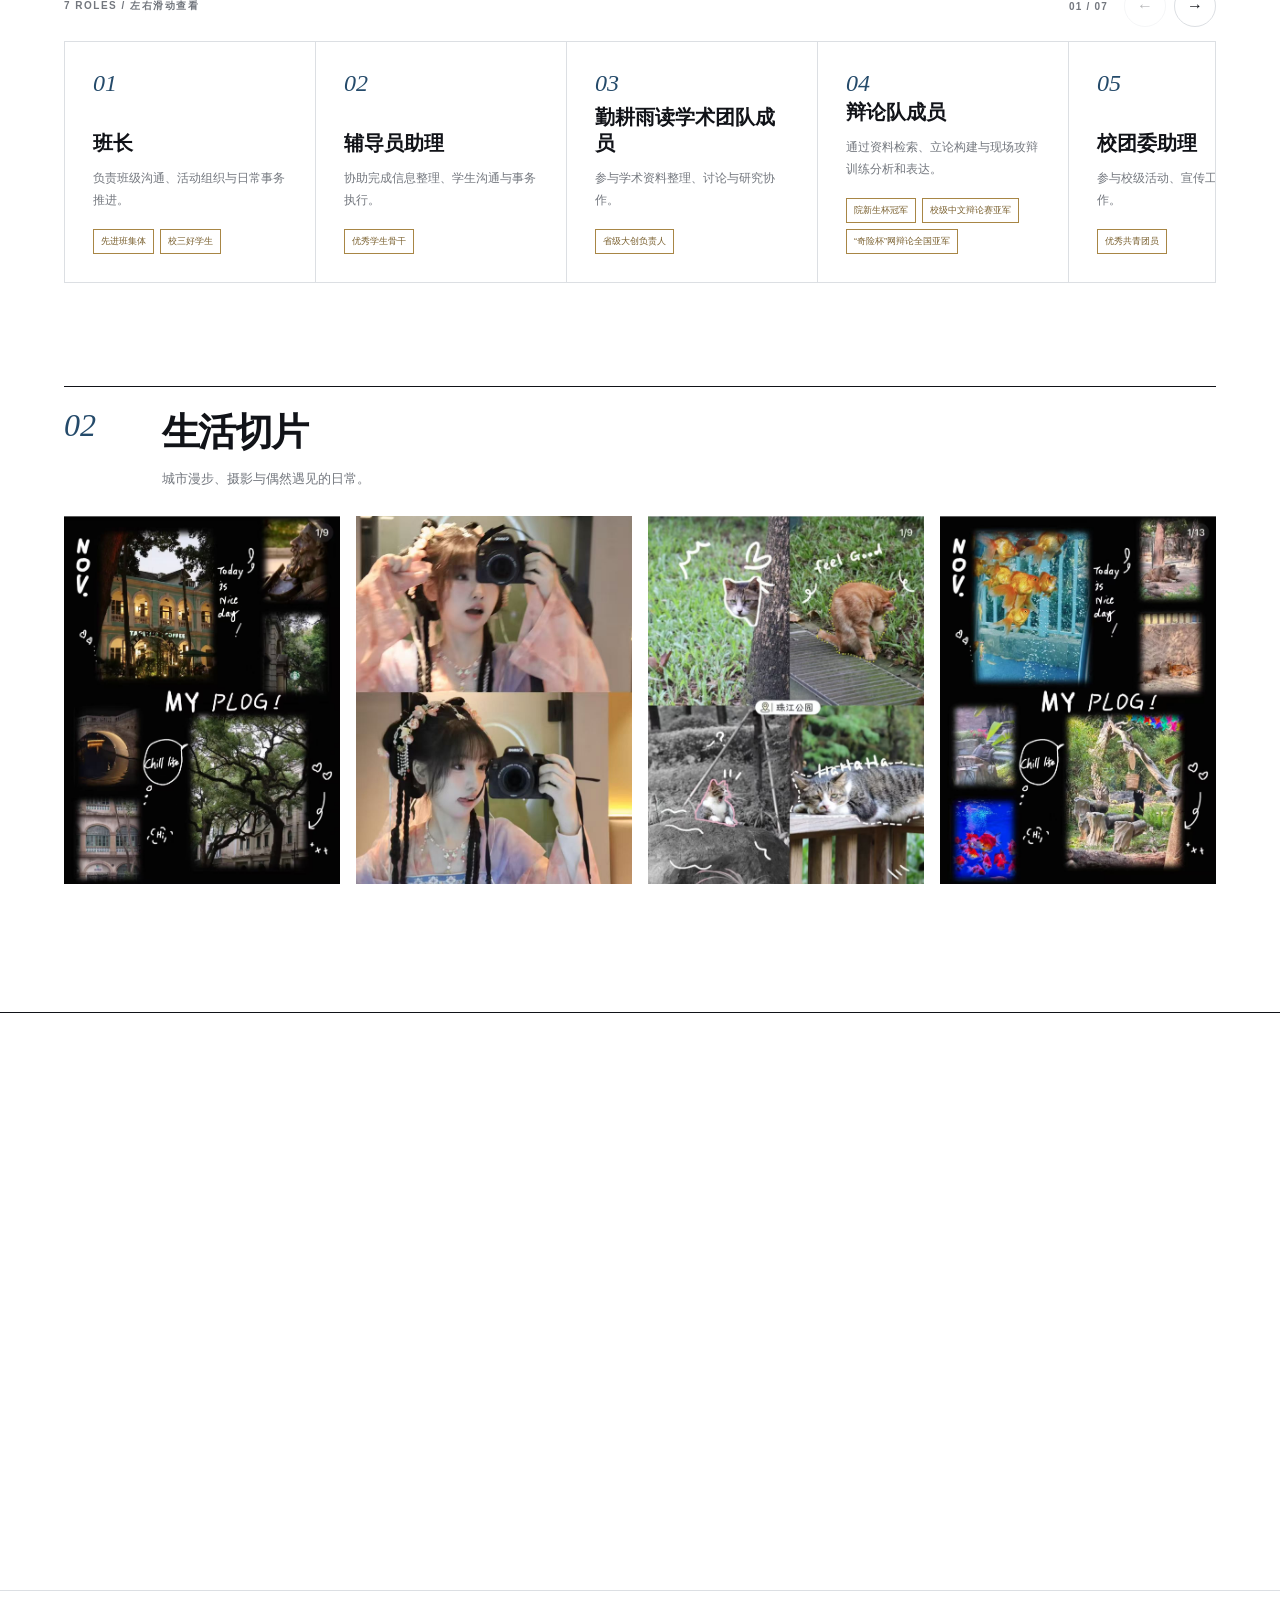
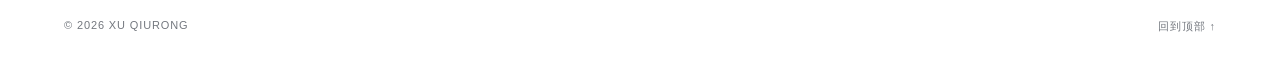
==== commit 4887391d: "Reorder campus roles and add achievement labels" ====
--- a/lineart/index.html
+++ b/lineart/index.html
@@ -240,13 +240,13 @@
         <div class="project-carousel" data-carousel>
           <div class="carousel-toolbar"><span>7 ROLES / 左右滑动查看</span><div class="carousel-nav"><b data-count>01 / 07</b><button type="button" data-prev aria-label="上一个校园角色">←</button><button type="button" data-next aria-label="下一个校园角色">→</button></div></div>
           <div class="role-rail" data-rail tabindex="0">
-            <article class="role-card"><span>01</span><h3>班长</h3><p>负责班级沟通、活动组织与日常事务推进。</p></article>
-            <article class="role-card"><span>02</span><h3>辅导员助理</h3><p>协助完成信息整理、学生沟通与事务执行。</p></article>
-            <article class="role-card"><span>03</span><h3>校团委助理</h3><p>参与校级活动、宣传工作与行政协作。</p></article>
-            <article class="role-card"><span>04</span><h3>学生会网宣部干事</h3><p>参与新媒体内容、海报设计与活动报道。</p></article>
-            <article class="role-card debate-role"><span>05</span><h3>辩论队成员</h3><p>通过资料检索、立论构建与现场攻辩训练分析和表达。</p><div class="role-awards"><b>院新生杯冠军</b><b>校级中文辩论赛亚军</b><b>“奇险杯”网辩亚军</b></div></article>
-            <article class="role-card"><span>06</span><h3>云山水榭财务部成员</h3><p>参与预算、报销与团队日常财务支持。</p></article>
-            <article class="role-card"><span>07</span><h3>勤耕雨读学术团队成员</h3><p>参与学术资料整理、讨论与研究协作。</p></article>
+            <article class="role-card"><span>01</span><h3>班长</h3><p>负责班级沟通、活动组织与日常事务推进。</p><div class="role-awards"><b>先进班集体</b><b>校三好学生</b></div></article>
+            <article class="role-card"><span>02</span><h3>辅导员助理</h3><p>协助完成信息整理、学生沟通与事务执行。</p><div class="role-awards"><b>优秀学生骨干</b></div></article>
+            <article class="role-card"><span>03</span><h3>勤耕雨读学术团队成员</h3><p>参与学术资料整理、讨论与研究协作。</p><div class="role-awards"><b>省级大创负责人</b></div></article>
+            <article class="role-card debate-role"><span>04</span><h3>辩论队成员</h3><p>通过资料检索、立论构建与现场攻辩训练分析和表达。</p><div class="role-awards"><b>院新生杯冠军</b><b>校级中文辩论赛亚军</b><b>“奇险杯”网辩论全国亚军</b></div></article>
+            <article class="role-card"><span>05</span><h3>校团委助理</h3><p>参与校级活动、宣传工作与行政协作。</p><div class="role-awards"><b>优秀共青团员</b></div></article>
+            <article class="role-card"><span>06</span><h3>学生会网宣部干事</h3><p>参与新媒体内容、海报设计与活动报道。</p><div class="role-awards"><b>学生会“先进个人”</b></div></article>
+            <article class="role-card"><span>07</span><h3>云山水榭财务部成员</h3><p>参与预算、报销与团队日常财务支持。</p><div class="role-awards"><b>财务支持</b></div></article>
           </div>
         </div>
       </section>
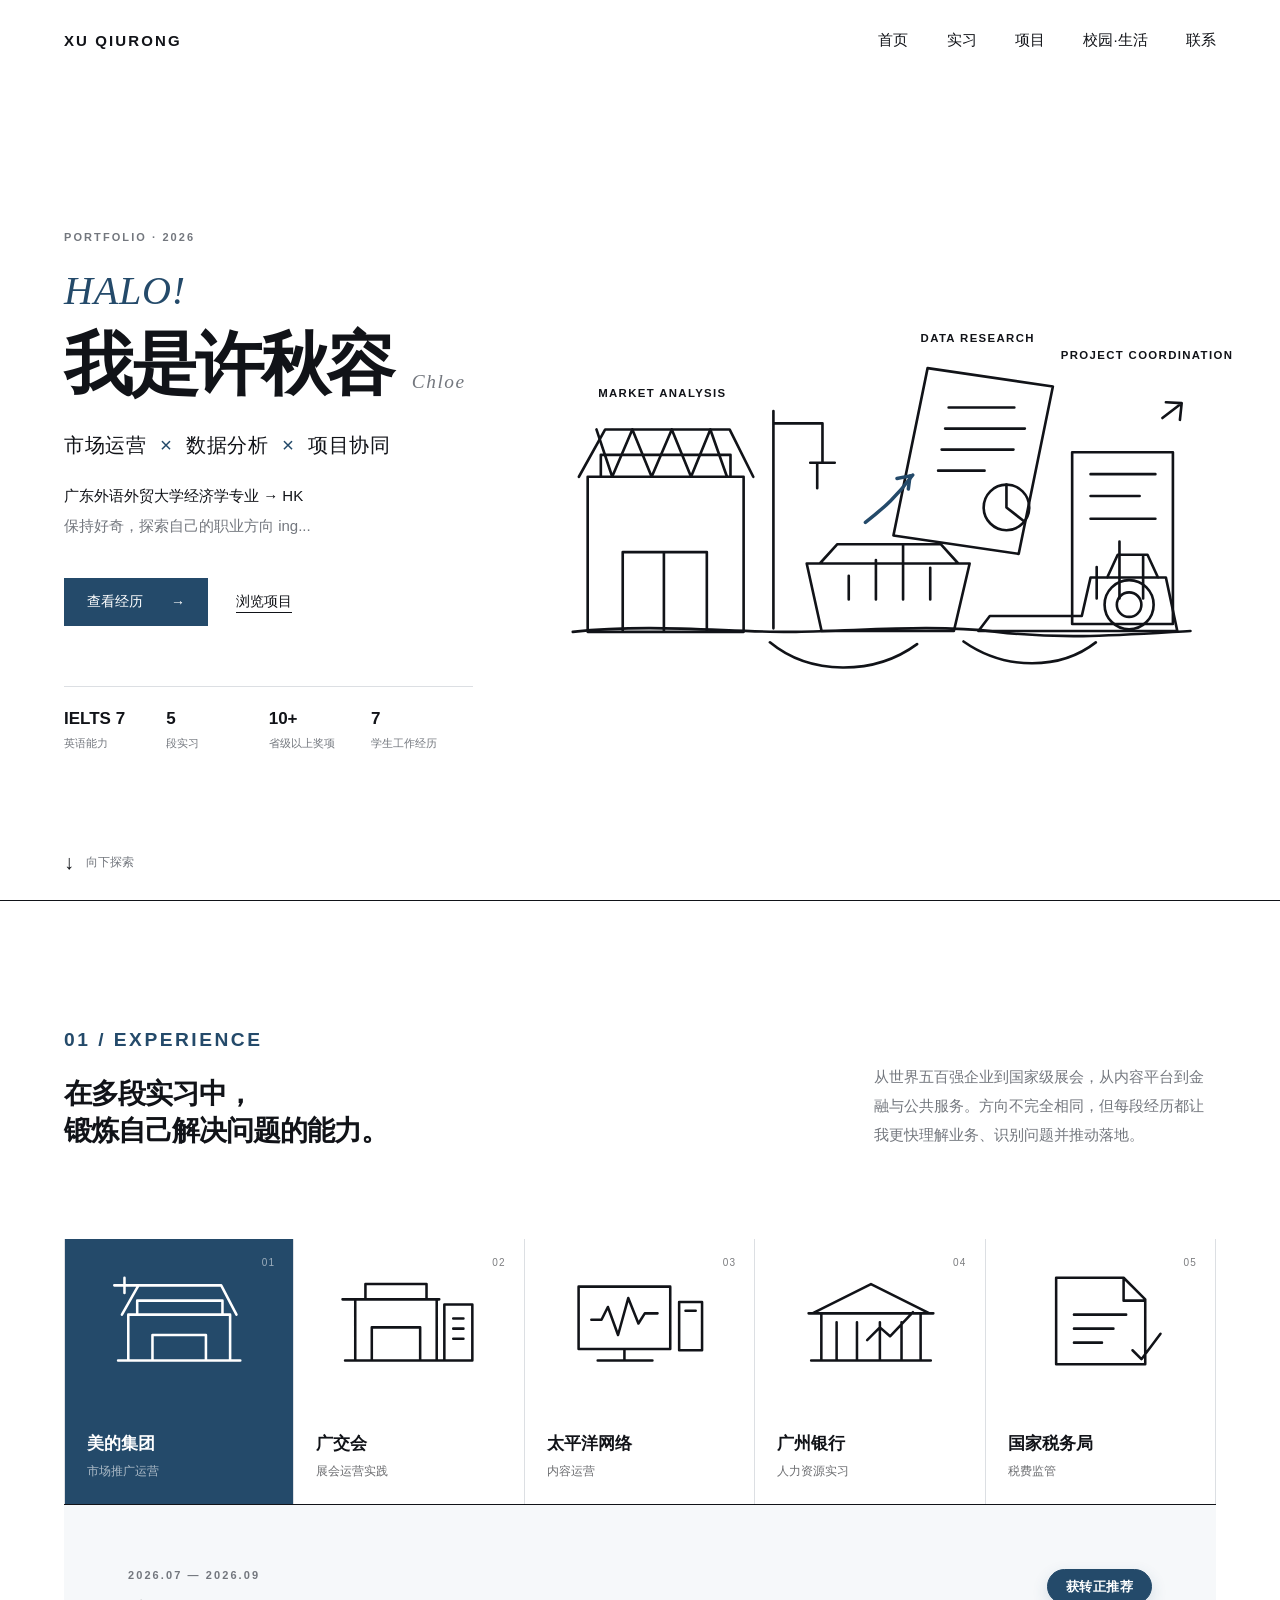
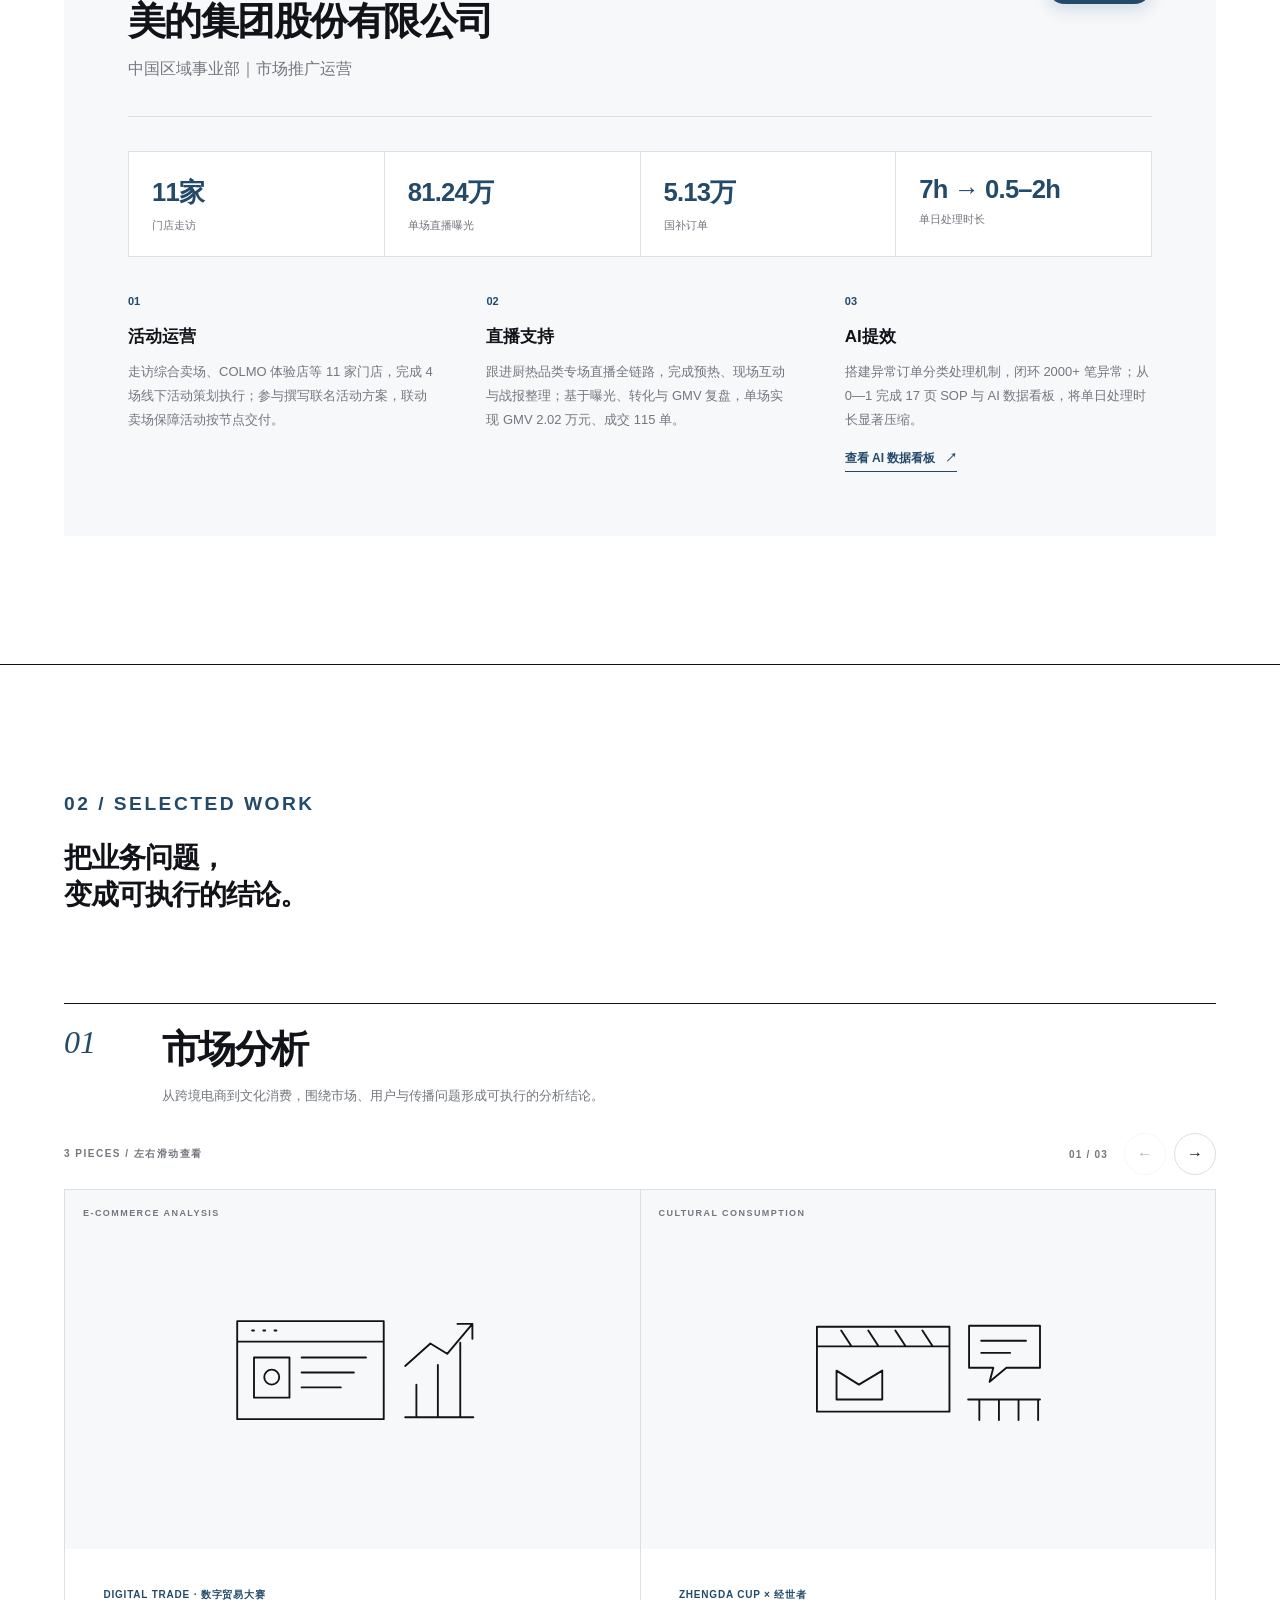
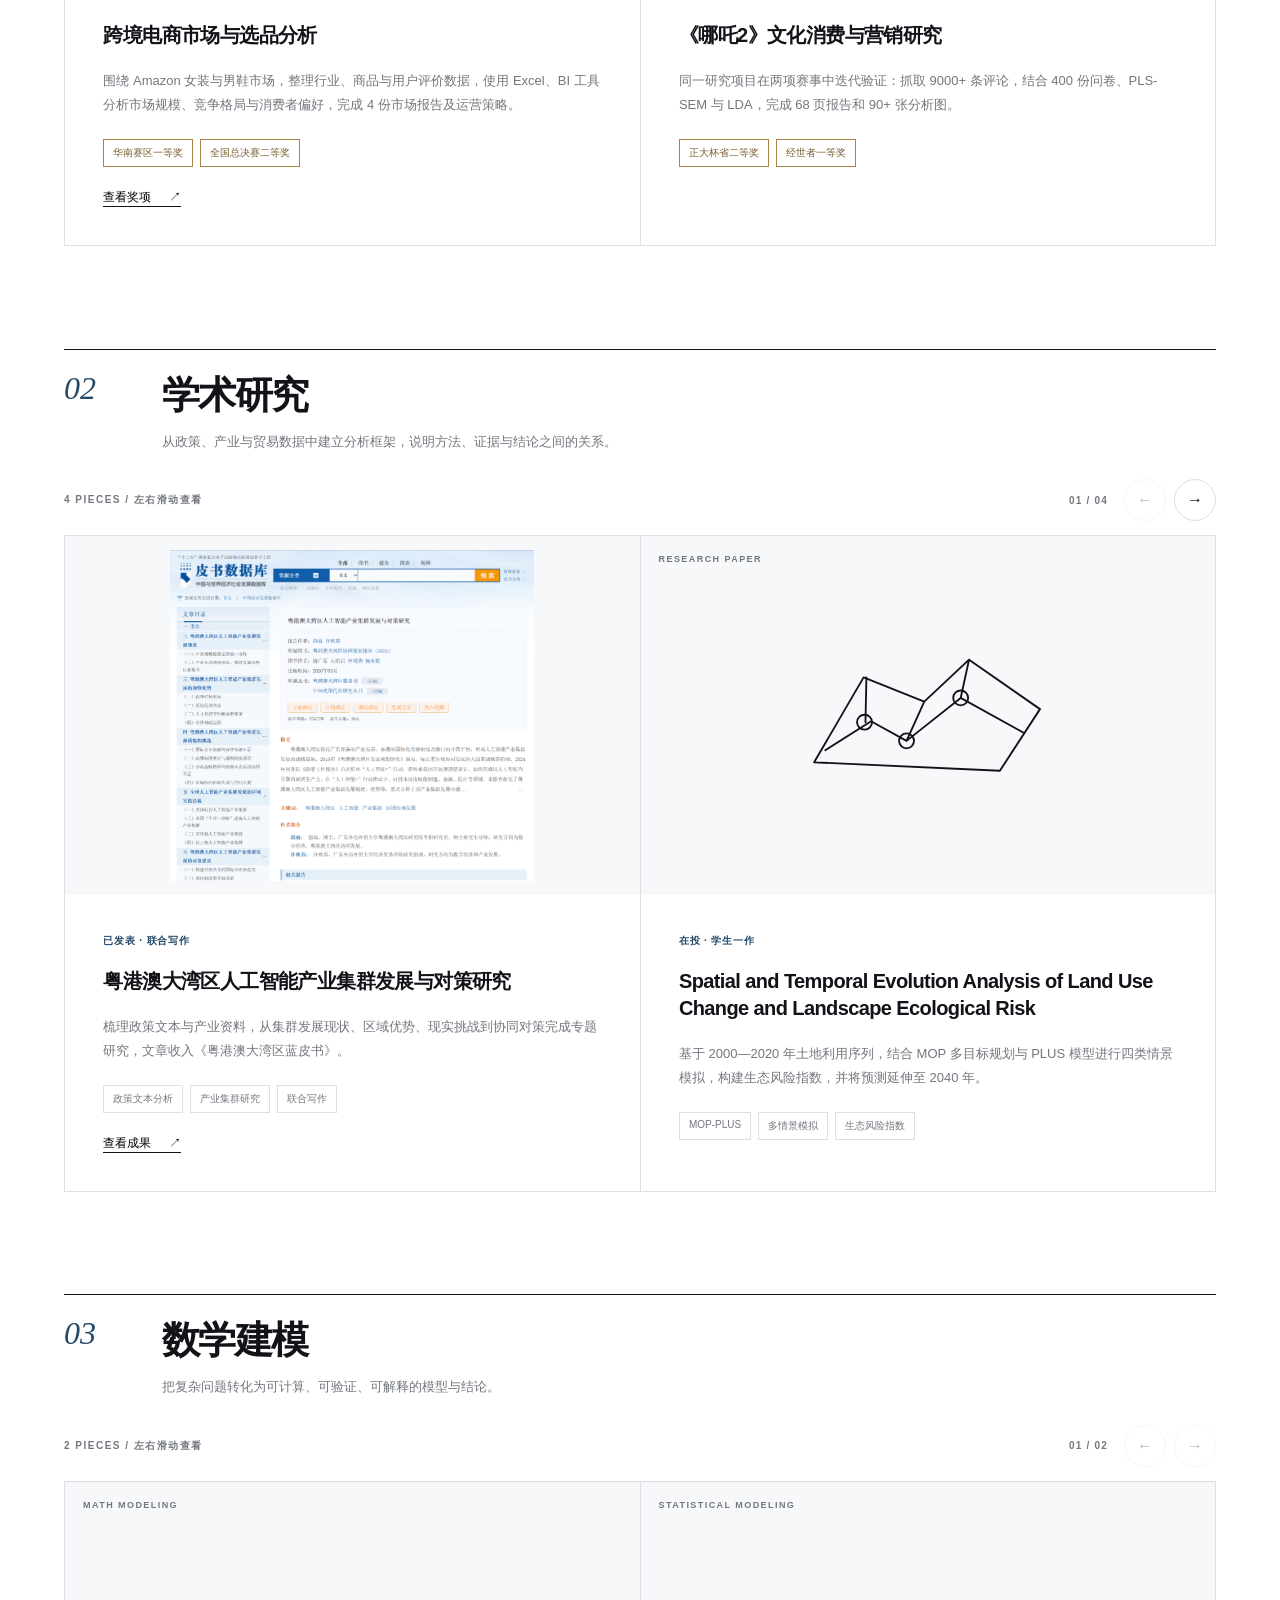
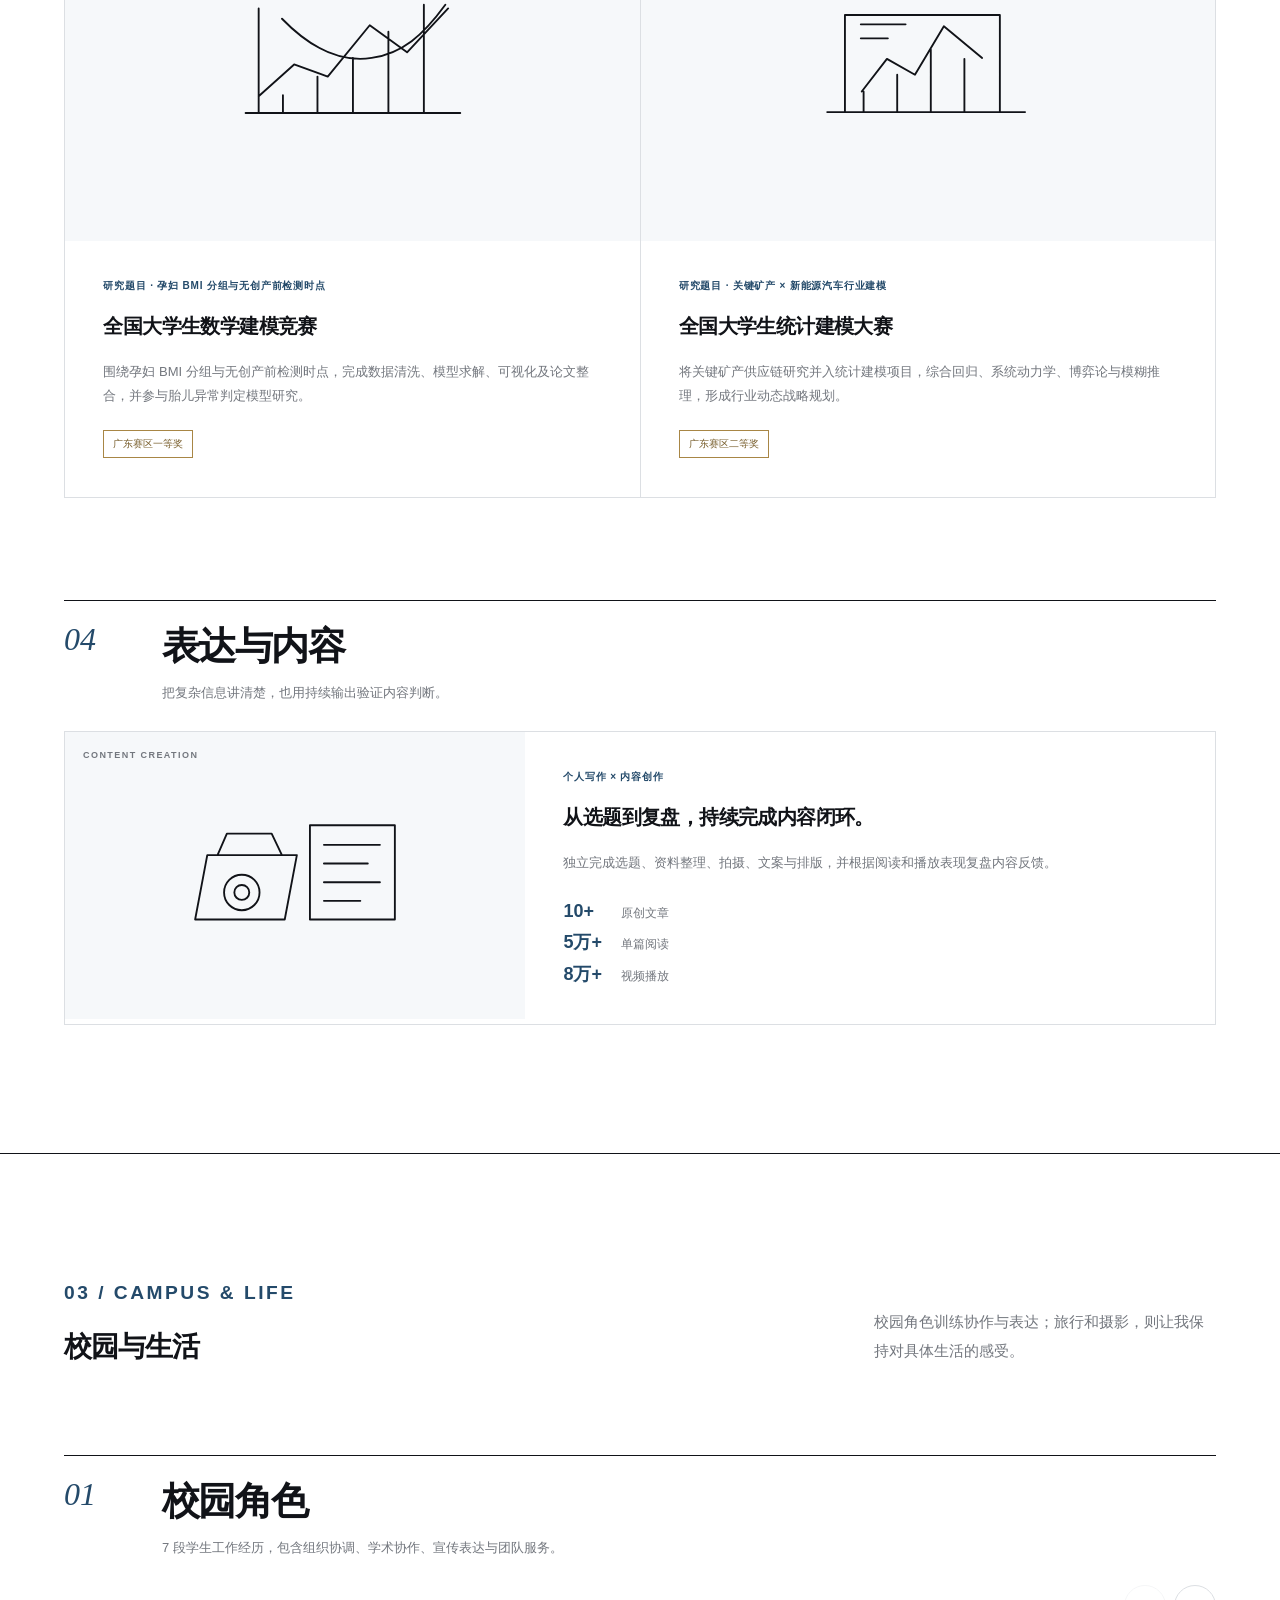
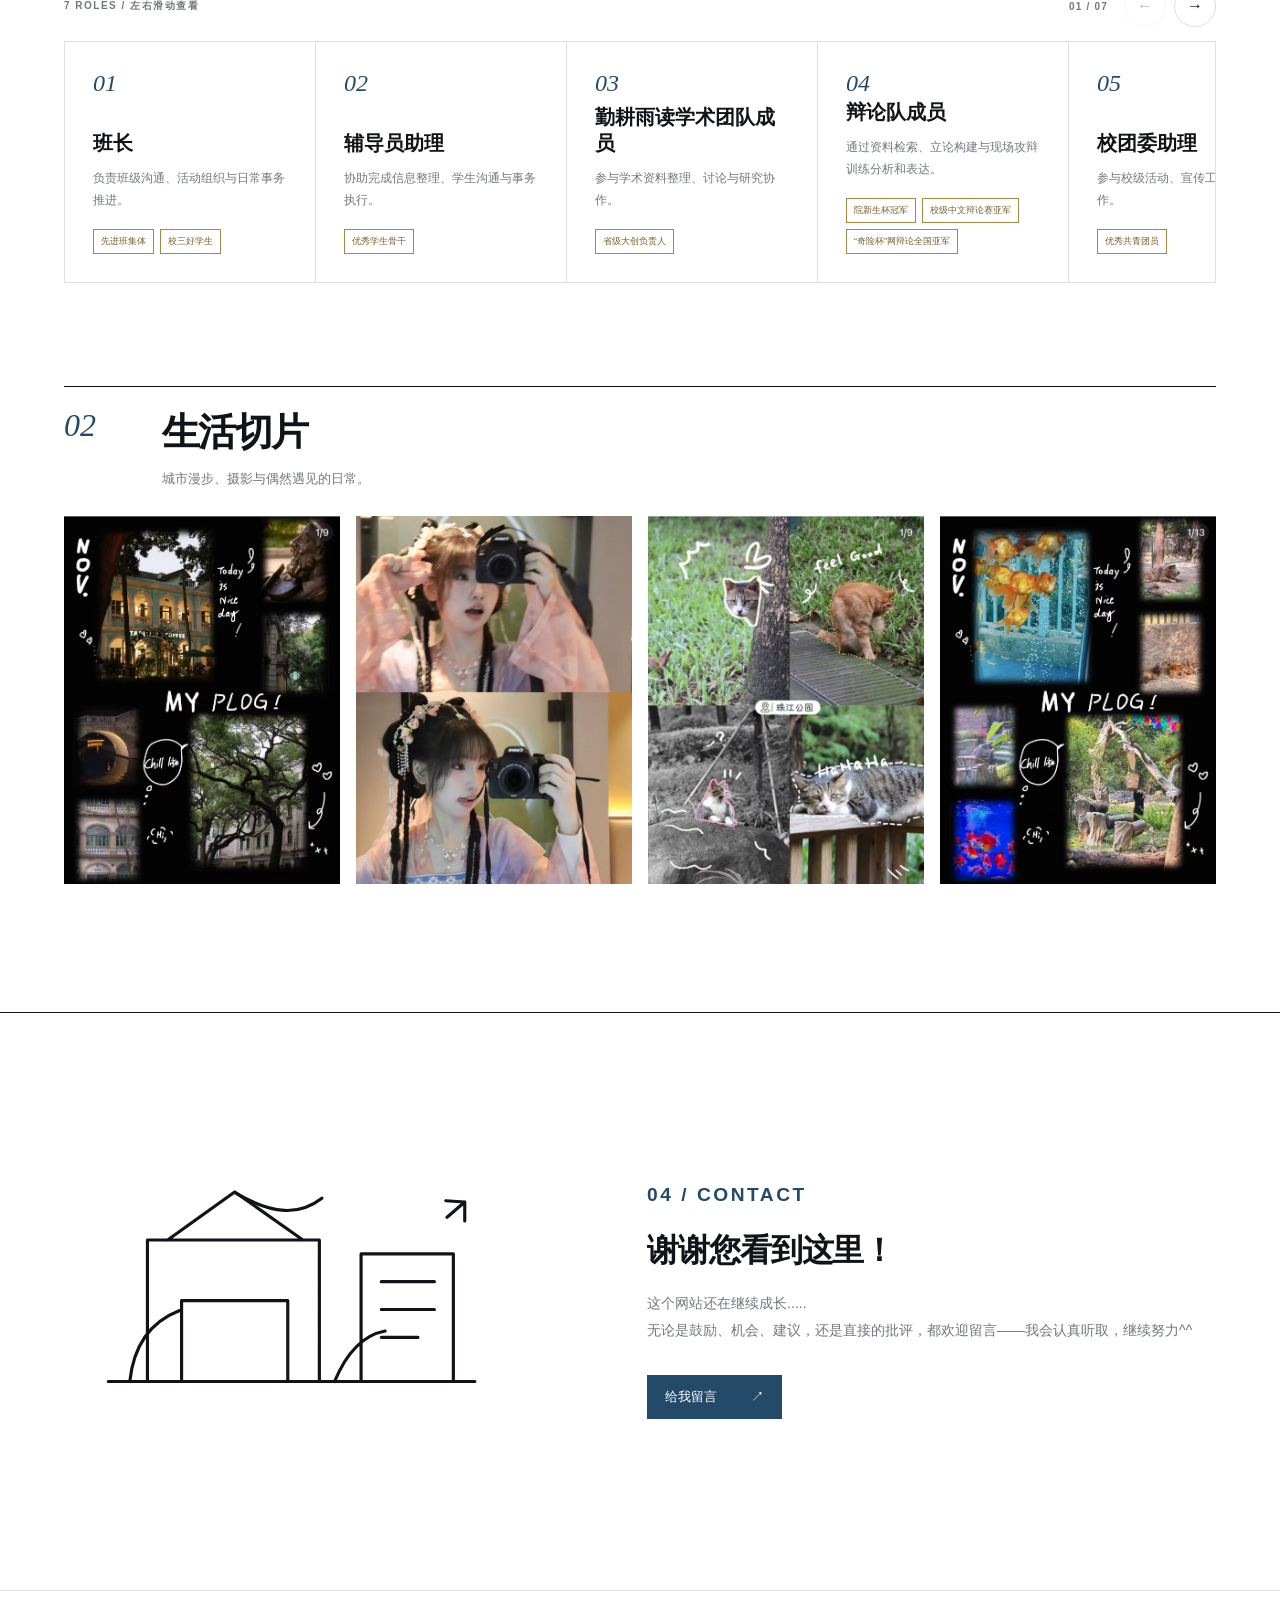
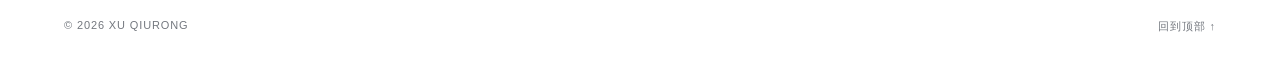
==== commit 68e476fe: "Highlight internship badges" ====
--- a/lineart/index.html
+++ b/lineart/index.html
@@ -6,7 +6,7 @@
   <meta name="description" content="许秋容的个人作品集：市场分析、学术研究与项目协同。">
   <meta name="theme-color" content="#ffffff">
   <title>许秋容｜Portfolio</title>
-  <link rel="stylesheet" href="styles.css?v=20261020-hero-order1">
+  <link rel="stylesheet" href="styles.css?v=20261020-badge1">
 </head>
 <body>
   <a class="skip-link" href="#main">跳到主要内容</a>
--- a/lineart/styles.css
+++ b/lineart/styles.css
@@ -84,7 +84,7 @@
 .panel-top .kicker { margin-bottom: 15px; }
 .panel-top h3 { margin: 0; font-size: clamp(26px,3vw,44px); letter-spacing: -.04em; }
 .role { margin: 12px 0 0; color: var(--muted); }
-.award-badge { flex: 0 0 auto; padding: 9px 14px; border: 1px solid var(--blue); color: var(--blue); font-size: 12px; }
+.award-badge { flex: 0 0 auto; padding: 10px 18px; border: 1px solid var(--blue); border-radius: 999px; background: var(--blue); box-shadow: 0 6px 16px rgba(39,83,117,.16); color: #fff; font-size: 13px; font-weight: 650; letter-spacing: .035em; line-height: 1; }
 .metric-row { display: grid; grid-template-columns: repeat(4,1fr); gap: 1px; margin: 34px 0; background: var(--line); border: 1px solid var(--line); }
 .metric-row div { min-height: 100px; padding: 23px; background: #fff; }
 .metric-row b { display: block; color: var(--blue); font-size: clamp(20px,2vw,31px); letter-spacing: -.03em; }
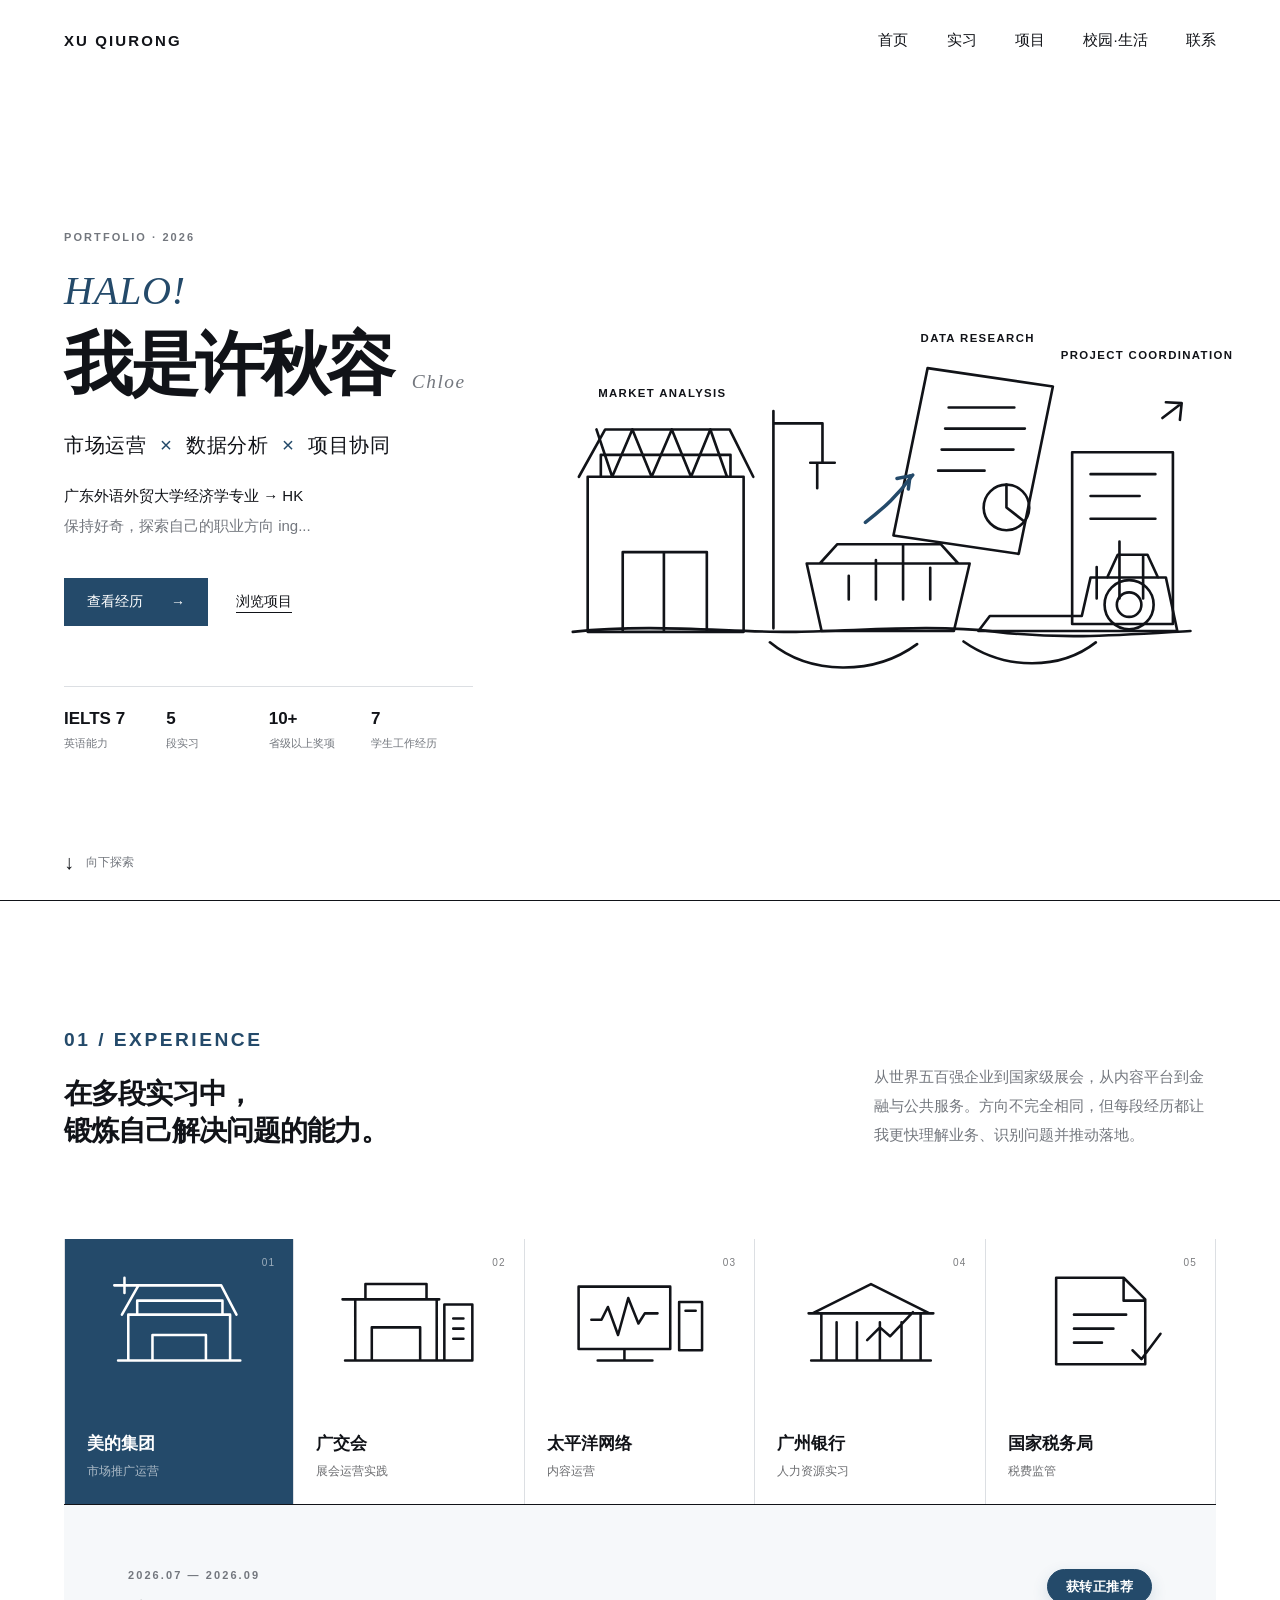
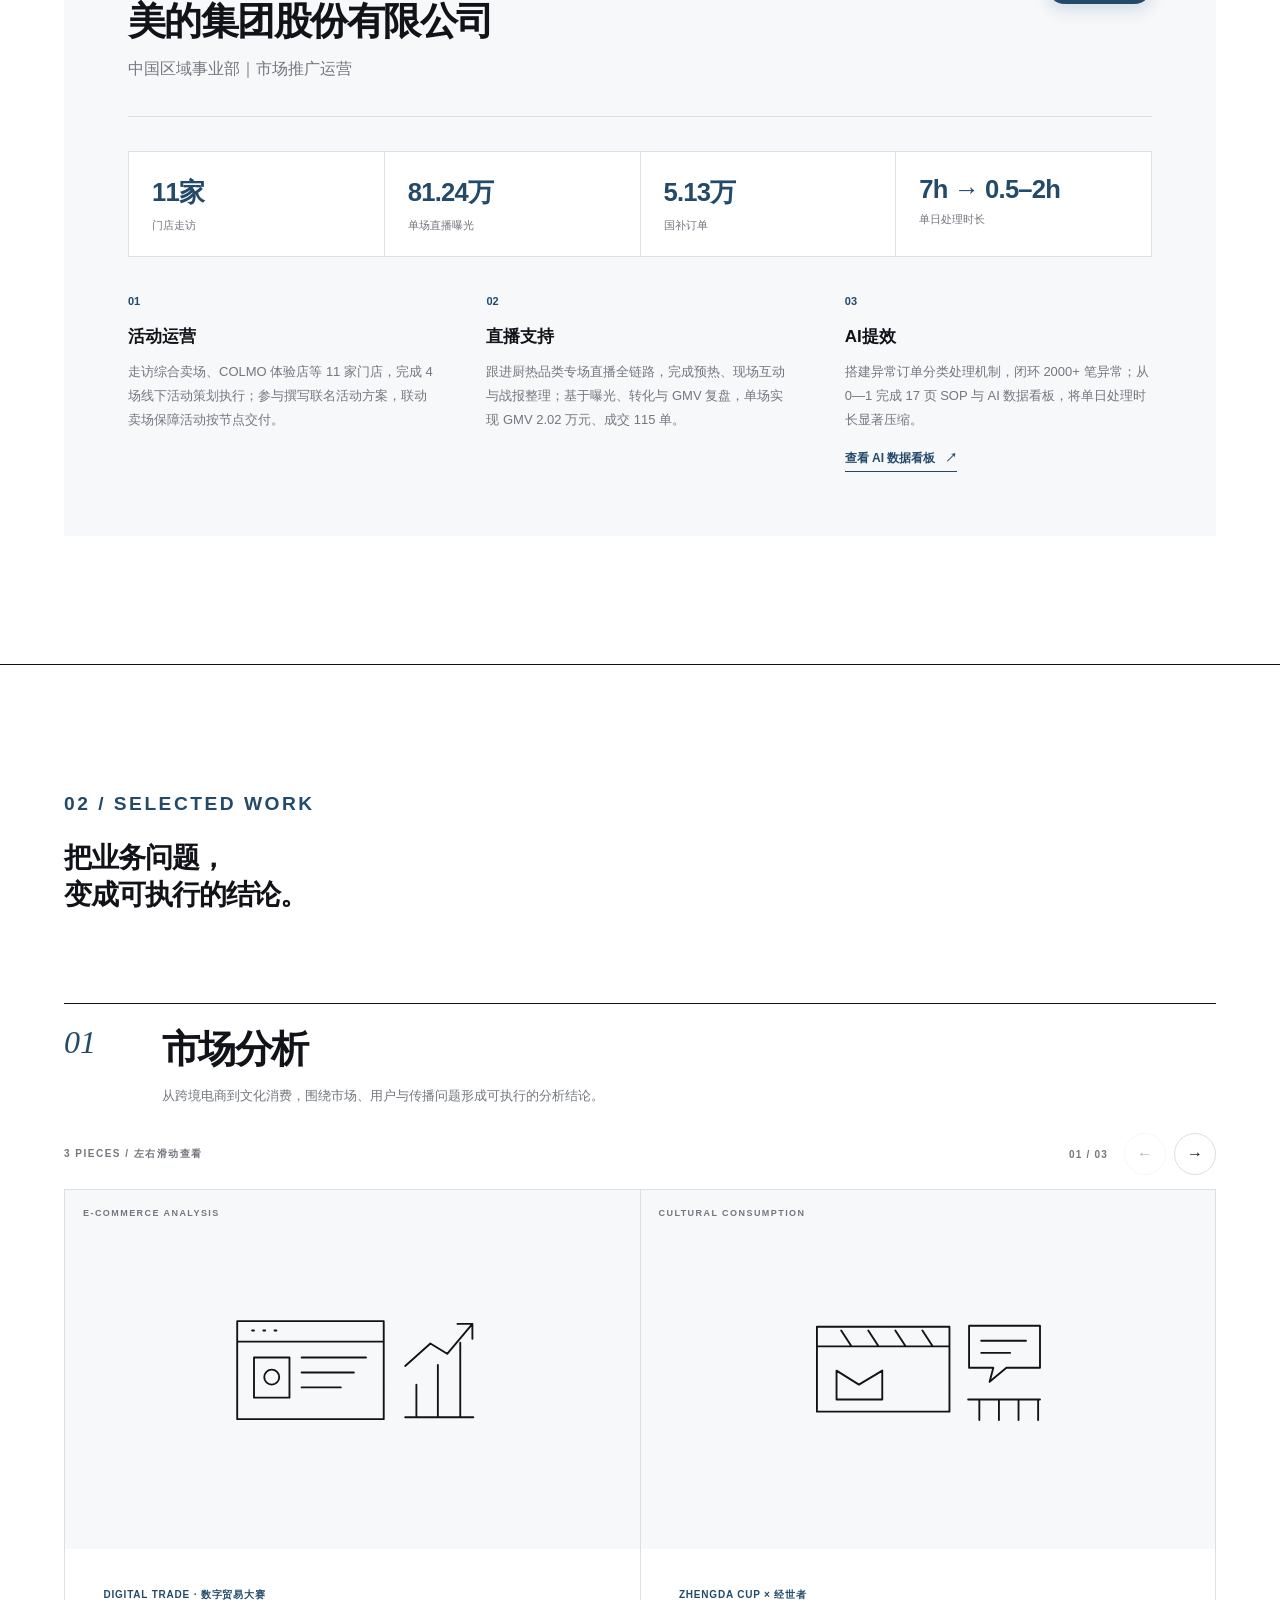
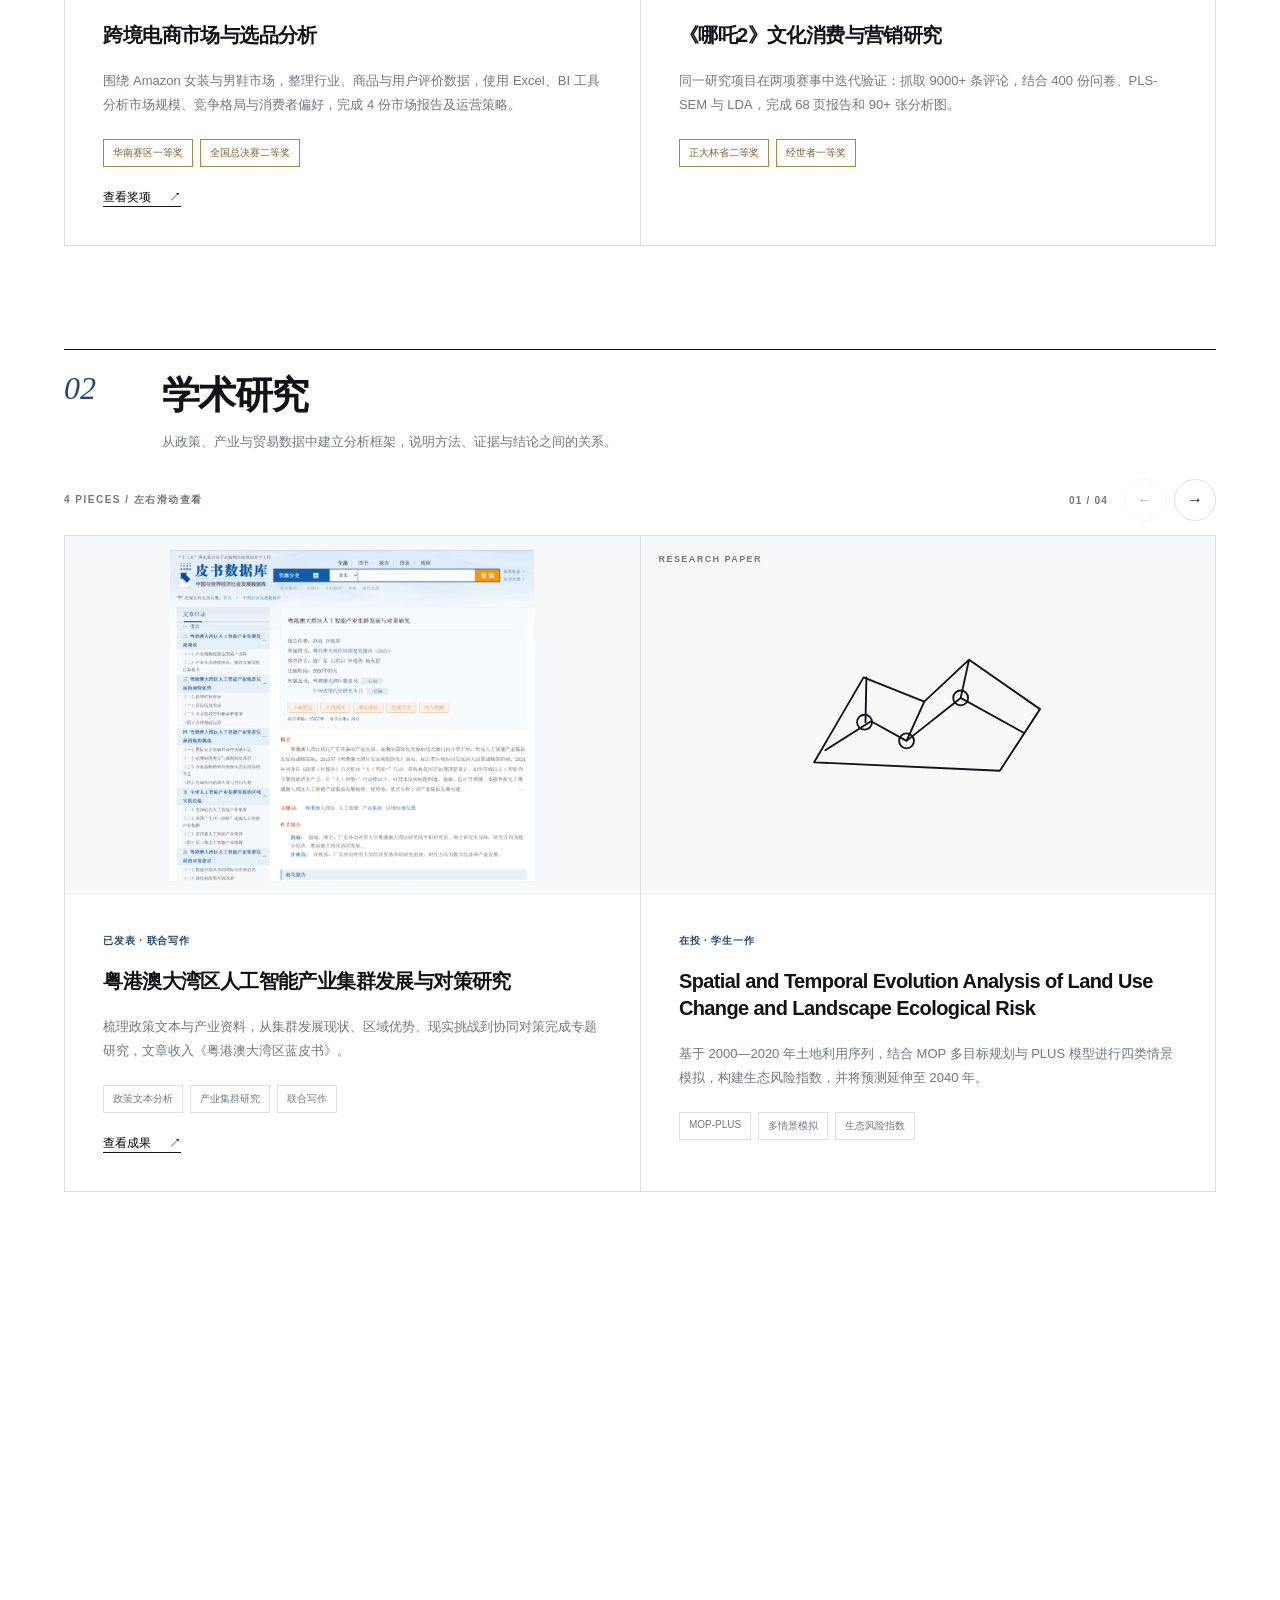
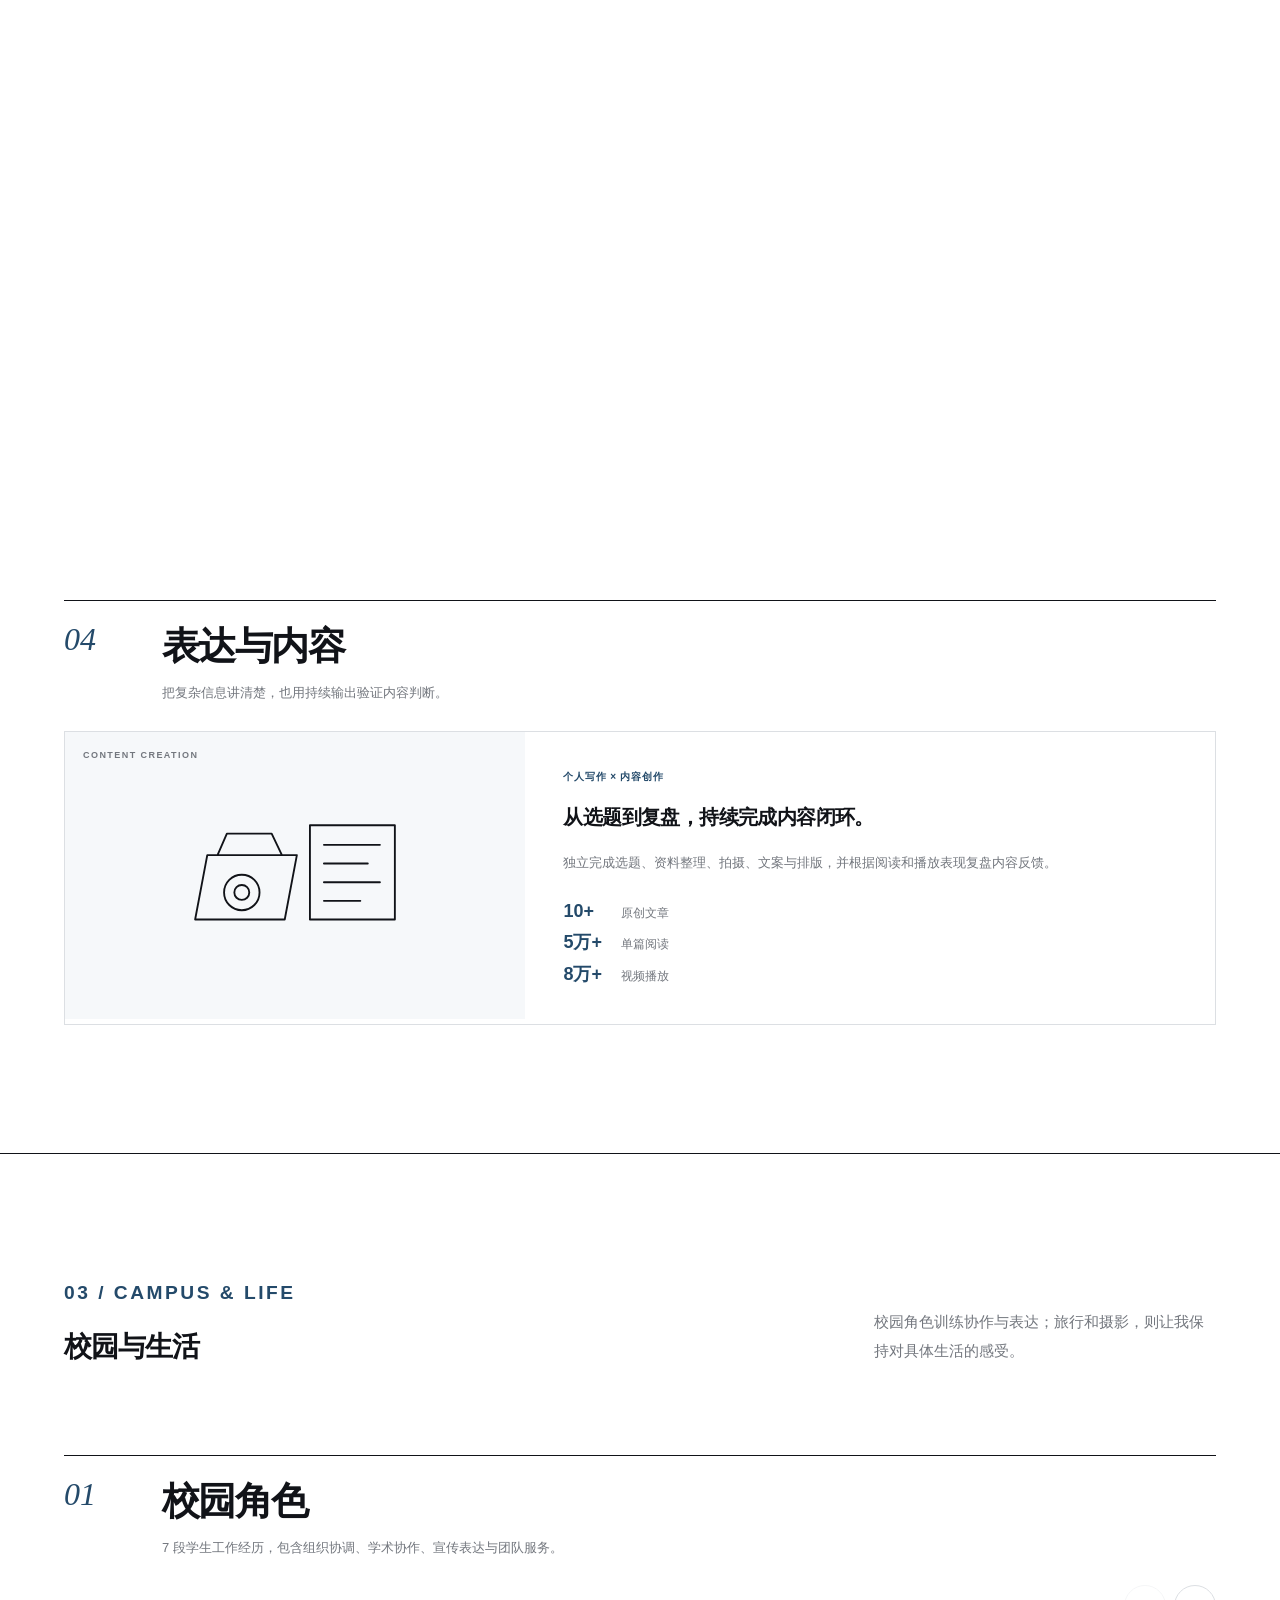
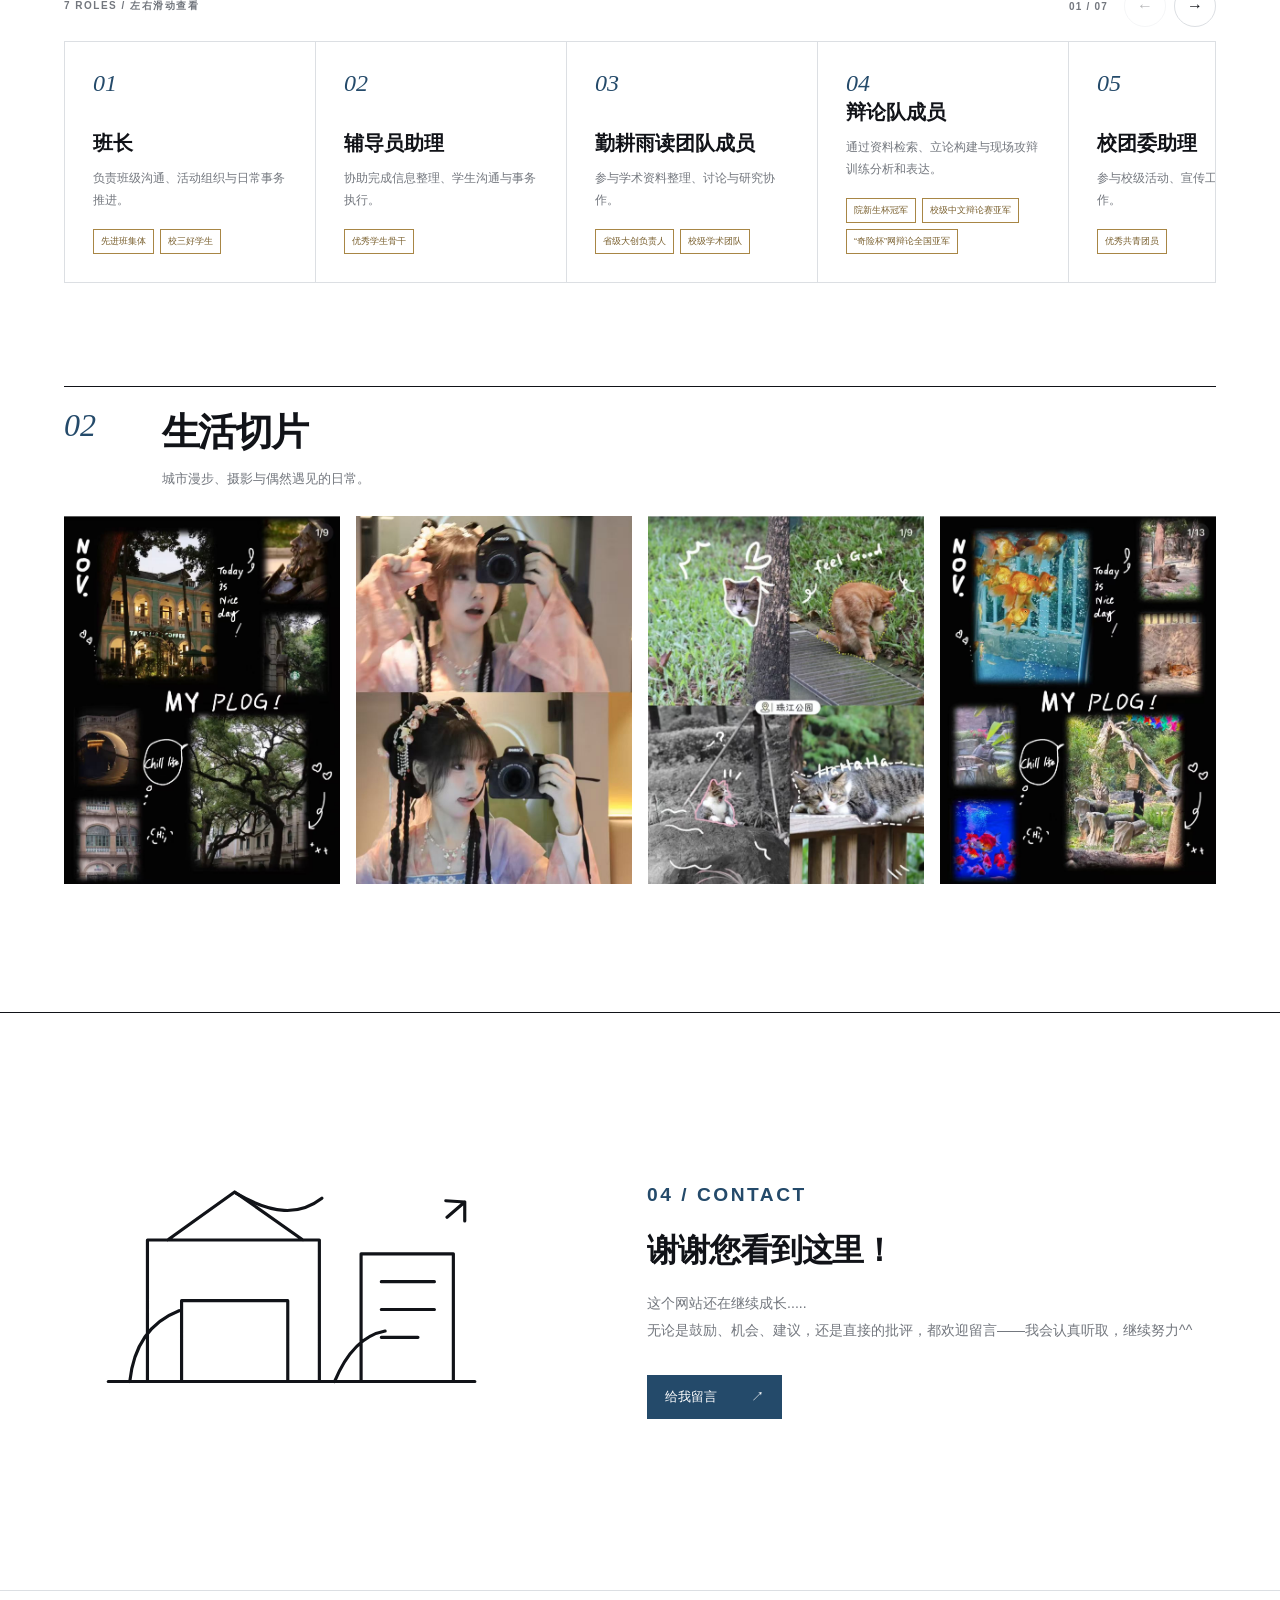
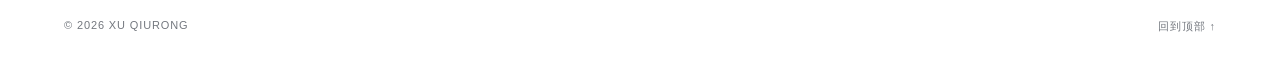
==== commit 3fcff463: "Polish contact dialog and campus role label" ====
--- a/lineart/index.html
+++ b/lineart/index.html
@@ -6,7 +6,7 @@
   <meta name="description" content="许秋容的个人作品集：市场分析、学术研究与项目协同。">
   <meta name="theme-color" content="#ffffff">
   <title>许秋容｜Portfolio</title>
-  <link rel="stylesheet" href="styles.css?v=20261020-badge1">
+  <link rel="stylesheet" href="styles.css?v=20261020-final1">
 </head>
 <body>
   <a class="skip-link" href="#main">跳到主要内容</a>
@@ -242,7 +242,7 @@
           <div class="role-rail" data-rail tabindex="0">
             <article class="role-card"><span>01</span><h3>班长</h3><p>负责班级沟通、活动组织与日常事务推进。</p><div class="role-awards"><b>先进班集体</b><b>校三好学生</b></div></article>
             <article class="role-card"><span>02</span><h3>辅导员助理</h3><p>协助完成信息整理、学生沟通与事务执行。</p><div class="role-awards"><b>优秀学生骨干</b></div></article>
-            <article class="role-card"><span>03</span><h3>勤耕雨读学术团队成员</h3><p>参与学术资料整理、讨论与研究协作。</p><div class="role-awards"><b>省级大创负责人</b></div></article>
+            <article class="role-card"><span>03</span><h3>勤耕雨读团队成员</h3><p>参与学术资料整理、讨论与研究协作。</p><div class="role-awards"><b>省级大创负责人</b><b>校级学术团队</b></div></article>
             <article class="role-card debate-role"><span>04</span><h3>辩论队成员</h3><p>通过资料检索、立论构建与现场攻辩训练分析和表达。</p><div class="role-awards"><b>院新生杯冠军</b><b>校级中文辩论赛亚军</b><b>“奇险杯”网辩论全国亚军</b></div></article>
             <article class="role-card"><span>05</span><h3>校团委助理</h3><p>参与校级活动、宣传工作与行政协作。</p><div class="role-awards"><b>优秀共青团员</b></div></article>
             <article class="role-card"><span>06</span><h3>学生会网宣部干事</h3><p>参与新媒体内容、海报设计与活动报道。</p><div class="role-awards"><b>学生会“先进个人”</b></div></article>
@@ -279,7 +279,7 @@
 
   <dialog id="dialog-bluebook" class="media-dialog"><button class="dialog-close" type="button" aria-label="关闭">×</button><img src="assets/research/bluebook-article.png" alt="蓝皮书文章发表页面"><div><p class="kicker">PUBLISHED WORK</p><h3>粤港澳大湾区人工智能产业集群发展与对策研究</h3></div></dialog>
   <dialog id="dialog-digital" class="media-dialog"><button class="dialog-close" type="button" aria-label="关闭">×</button><img src="assets/project-covers/digital-trade-award.png" alt="数字贸易大赛颁奖合影"><div><p class="kicker">AWARD</p><h3>全国大学生数字贸易综合技能大赛</h3></div></dialog>
-  <dialog id="dialog-contact" class="media-dialog contact-dialog"><button class="dialog-close" type="button" aria-label="关闭联系方式">×</button><div class="contact-dialog-inner"><p class="kicker">CONTACT</p><h3>欢迎留言^^</h3><div class="contact-dialog-options"><section><span>EMAIL</span><p>点击邮箱即可唤起邮件应用</p><a href="mailto:18825496319@163.com?subject=%E6%9D%A5%E8%87%AA%E4%B8%AA%E4%BA%BA%E7%BD%91%E7%AB%99%E7%9A%84%E7%95%99%E8%A8%80">18825496319@163.com ↗</a></section><section><span>WECHAT</span><img src="assets/contact/wechat-qr.jpg" alt="许秋容的微信二维码"><p>扫码添加微信</p></section></div></div></dialog>
+  <dialog id="dialog-contact" class="media-dialog contact-dialog"><button class="dialog-close" type="button" aria-label="关闭联系方式">×</button><div class="contact-dialog-inner"><p class="kicker">CONTACT</p><h3>欢迎留言^^</h3><div class="contact-dialog-options"><section><span>EMAIL</span><a href="mailto:18825496319@163.com?subject=%E6%9D%A5%E8%87%AA%E4%B8%AA%E4%BA%BA%E7%BD%91%E7%AB%99%E7%9A%84%E7%95%99%E8%A8%80">18825496319@163.com ↗</a></section><section><span>WECHAT</span><img src="assets/contact/wechat-qr.jpg" alt="许秋容的微信二维码"><p>扫码添加微信</p></section></div></div></dialog>
 
   <script src="script.js?v=20261020-carousel1"></script>
 </body>
--- a/lineart/styles.css
+++ b/lineart/styles.css
@@ -179,7 +179,7 @@
 .contact-dialog-options section:last-child { align-items: center; text-align: center; }
 .contact-dialog-options span { color: var(--blue); font-size: 11px; font-weight: 650; letter-spacing: .18em; }
 .contact-dialog-options p { margin: 13px 0; color: var(--muted); font-size: 13px; line-height: 1.7; }
-.contact-dialog-options a { color: var(--ink); font-size: clamp(15px,2vw,19px); text-decoration: none; border-bottom: 1px solid var(--ink); overflow-wrap: anywhere; }
+.contact-dialog-options a { margin-top: 18px; color: var(--ink); font-size: clamp(15px,2vw,19px); text-decoration: none; border-bottom: 1px solid var(--ink); overflow-wrap: anywhere; }
 .contact-dialog-options img { width: min(100%, 230px); height: auto; max-height: none; background: #fff; object-fit: contain; }
 
 .reveal { opacity: 0; transform: translateY(18px); transition: opacity .65s ease, transform .65s ease; }
